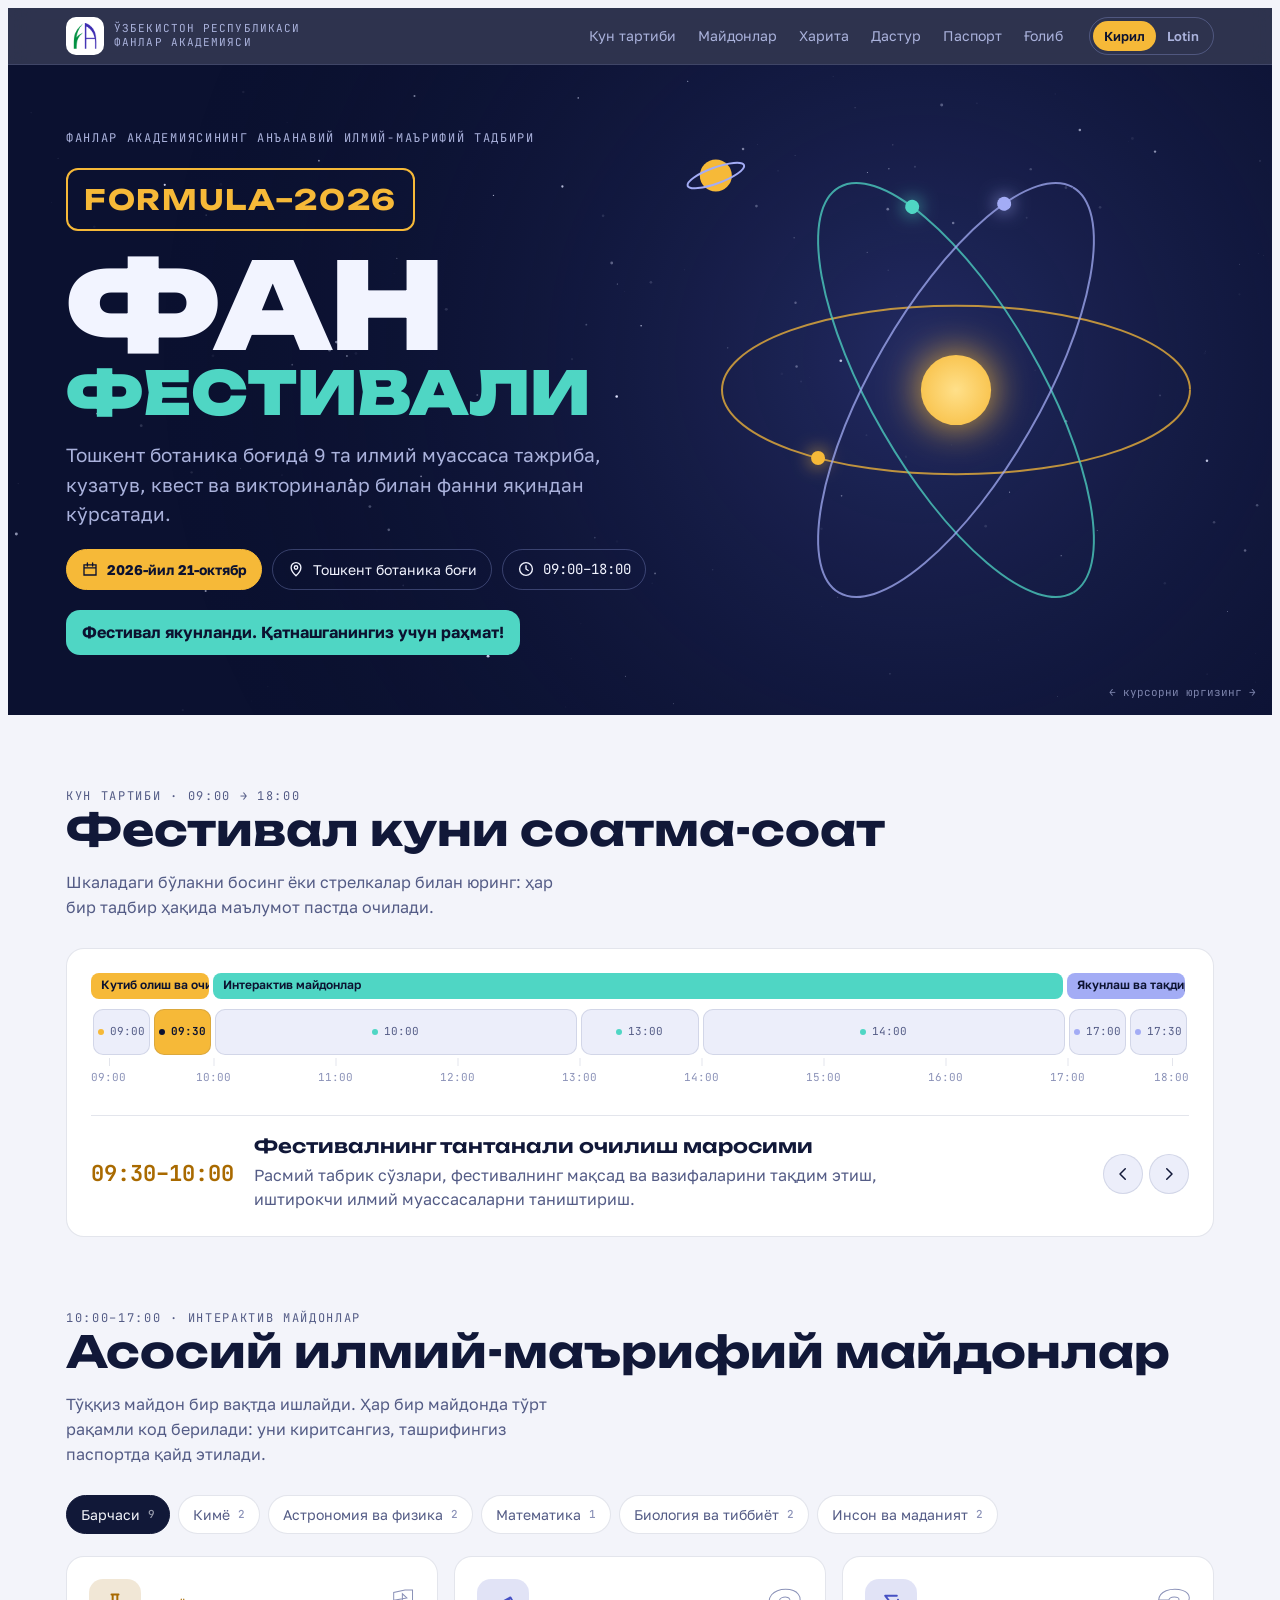
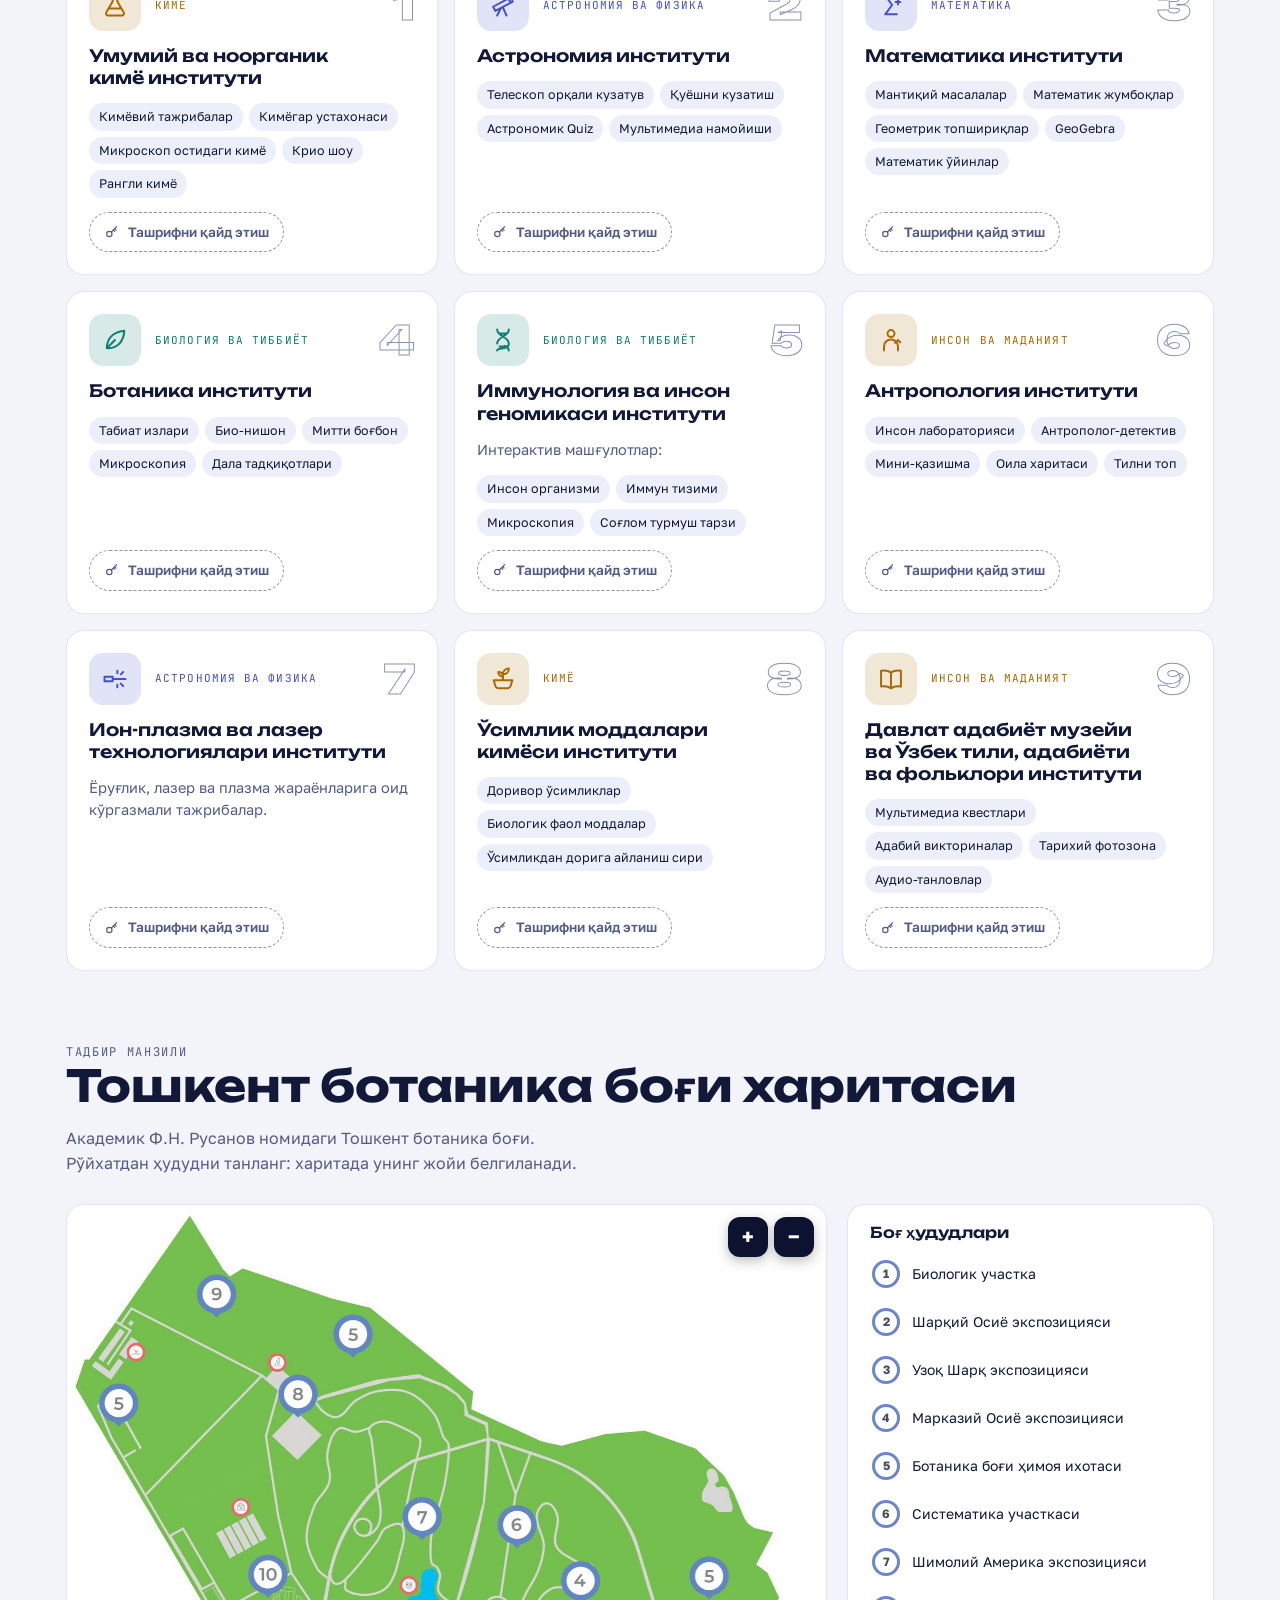
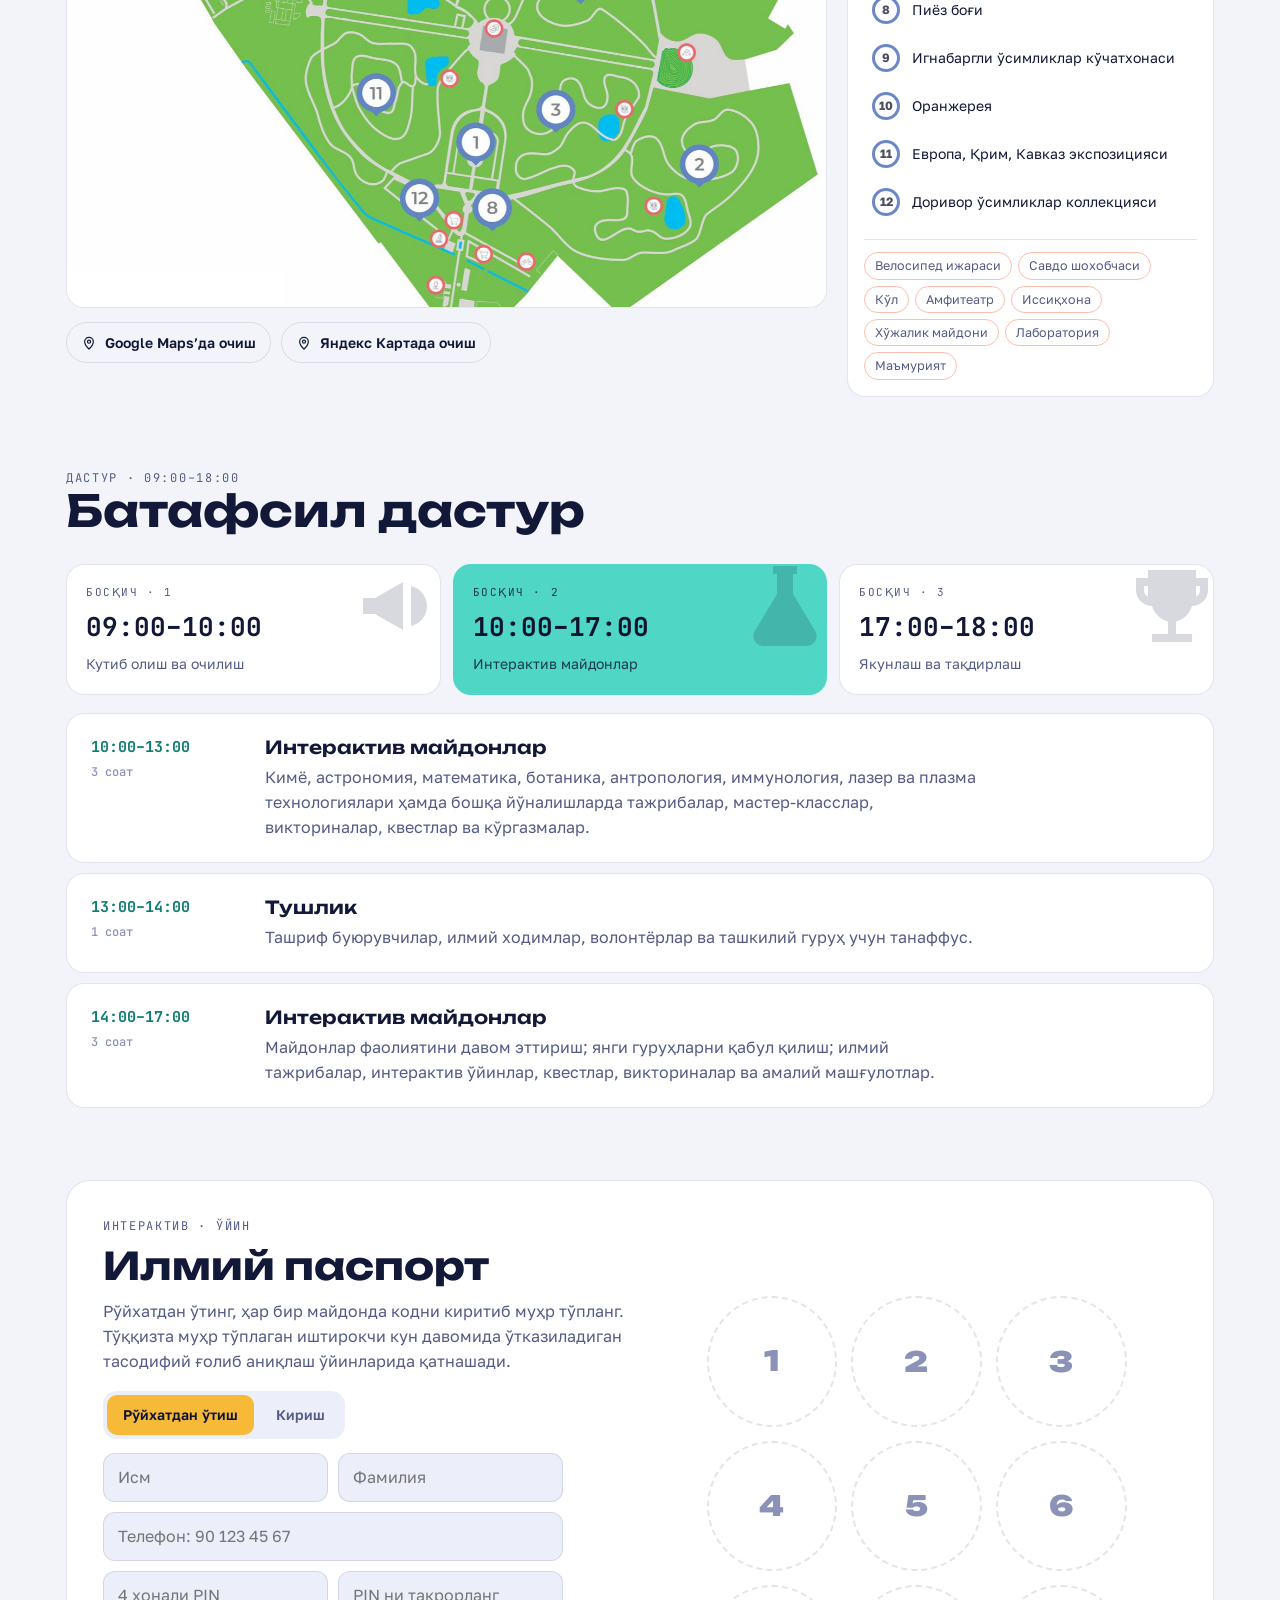
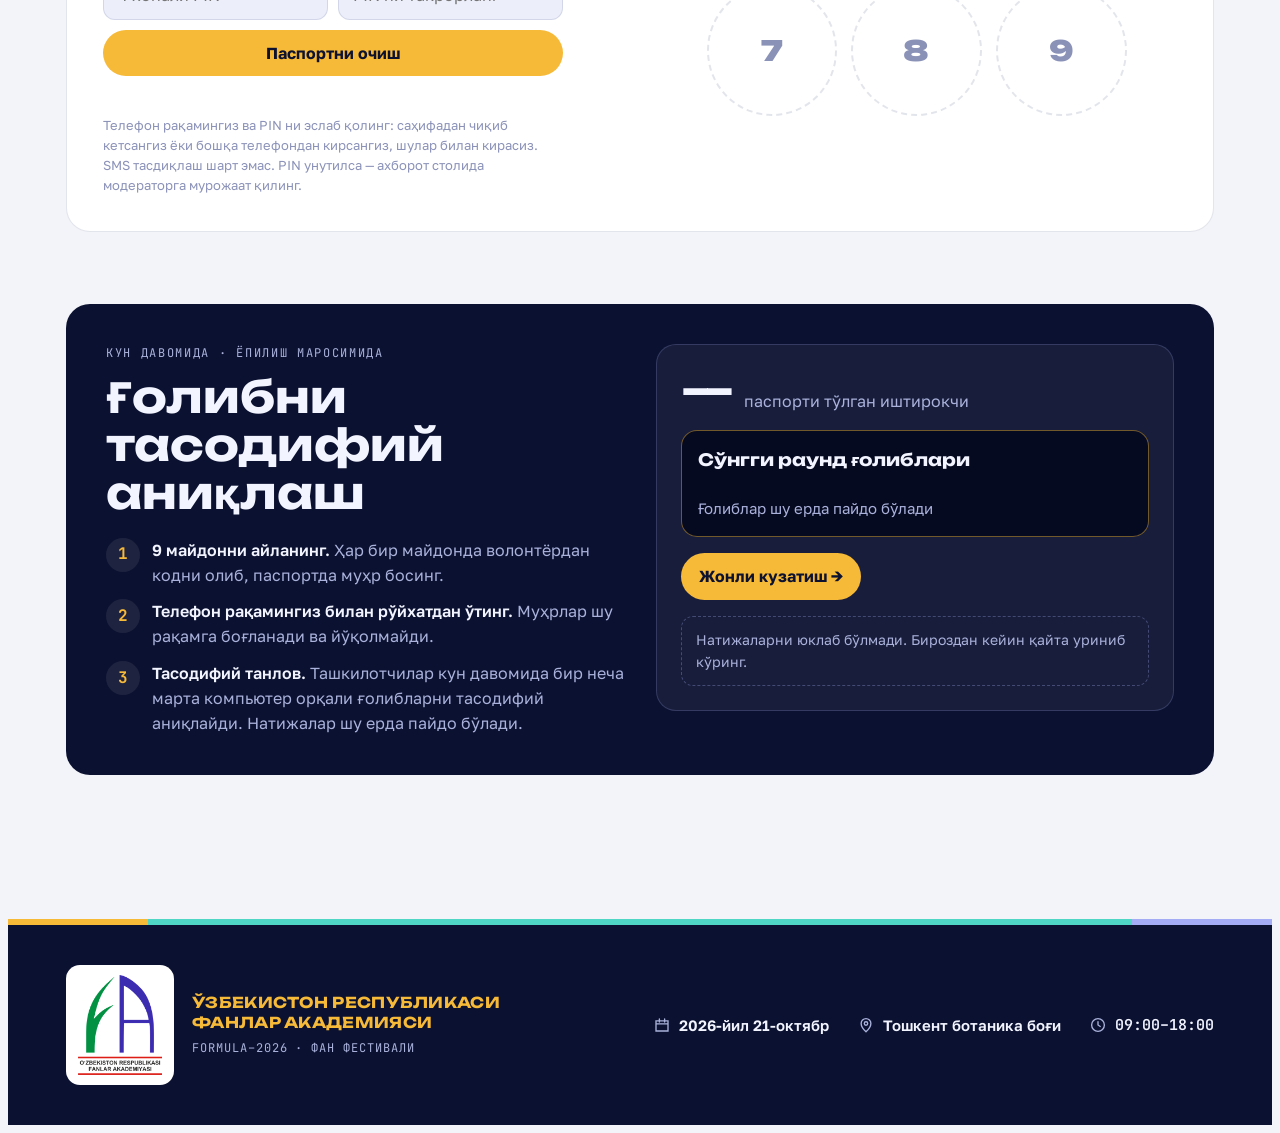
==== public/index.html @ 5ab70eb4 "first commit" ====
<!doctype html><html lang="uz-Cyrl"><head><meta charset="utf-8">
<title>FORMULA–2026 Фан фестивали</title>
<meta name="viewport" content="width=device-width,initial-scale=1,viewport-fit=cover">
<link rel="preconnect" href="https://fonts.googleapis.com">
<link rel="preconnect" href="https://fonts.gstatic.com" crossorigin>
<link rel="stylesheet" href="https://fonts.googleapis.com/css2?family=Unbounded:wght@500;700;900&family=Golos+Text:wght@400;500;600;700&family=JetBrains+Mono:wght@500;700&display=swap">
<style>
/* Layout: night-sky cover with countdown → day clock → nine pavilion lab cards (code check-in) → garden map → program → passport → prize draw. Dark-first. */
:root{
  --bg:#0c1230; --surface:#141c44; --surface-2:#1b2554; --line:rgba(170,182,255,.16);
  --fg:#eef1ff; --muted:#a3abd6; --faint:#6d76a8;
  --amber:#f6b938; --teal:#4fd6c4; --lav:#a3acf5; --coral:#ff7a5c;
  --amber-ink:#f6b938; --teal-ink:#4fd6c4; --lav-ink:#a3acf5;
  --on-accent:#0c1230;
  --hero-bg:#0b1130; --hero-fg:#f2f4ff; --hero-muted:#aab2dc;
  --paper:#ffffff;
  --f-display:"Unbounded","Golos Text",system-ui,sans-serif;
  --f-body:"Golos Text",system-ui,-apple-system,"Segoe UI",sans-serif;
  --f-mono:"JetBrains Mono",ui-monospace,Menlo,Consolas,monospace;
  --r:18px;
  color-scheme:dark;
}
@media (prefers-color-scheme: light){ :root:not([data-theme="dark"]){
  --bg:#f3f4fa; --surface:#ffffff; --surface-2:#eceefa; --line:rgba(30,40,100,.12);
  --fg:#111838; --muted:#545c86; --faint:#8b92b8;
  --amber-ink:#a96a00; --teal-ink:#0d7d70; --lav-ink:#4651c4;
  color-scheme:light;
}}
:root[data-theme="light"]{
  --bg:#f3f4fa; --surface:#ffffff; --surface-2:#eceefa; --line:rgba(30,40,100,.12);
  --fg:#111838; --muted:#545c86; --faint:#8b92b8;
  --amber-ink:#a96a00; --teal-ink:#0d7d70; --lav-ink:#4651c4;
  color-scheme:light;
}
*{box-sizing:border-box}
[hidden]{display:none!important}
html{scroll-behavior:smooth}
@media (prefers-reduced-motion:reduce){html{scroll-behavior:auto}*{transition:none!important;animation:none!important}}
body{background:var(--bg);color:var(--fg);font-family:var(--f-body);font-size:16px;line-height:1.55;-webkit-font-smoothing:antialiased}
.wrap{max-width:1180px;margin:0 auto;padding-left:max(16px,env(safe-area-inset-left,0px));padding-right:max(16px,env(safe-area-inset-right,0px))}
h1,h2,h3{font-family:var(--f-display);text-wrap:balance;margin:0;line-height:1.1}
p{margin:0}
button,input,select{font:inherit;color:inherit}
button{cursor:pointer}
:focus-visible{outline:2px solid var(--amber);outline-offset:3px;border-radius:8px}
.mono{font-family:var(--f-mono);font-variant-numeric:tabular-nums}
.eyebrow{font-family:var(--f-mono);font-size:12px;letter-spacing:.14em;text-transform:uppercase;color:var(--muted)}
.input{width:100%;min-width:0;padding:11px 14px;border-radius:12px;border:1px solid var(--line);background:var(--surface-2);color:var(--fg)}
.input:focus{outline:2px solid var(--amber);outline-offset:0}
.btn{display:inline-flex;align-items:center;justify-content:center;gap:8px;padding:11px 18px;border-radius:999px;border:0;background:var(--amber);color:#0c1230;font-weight:700;white-space:nowrap}
.btn:disabled{opacity:.45;cursor:not-allowed}
.btn.ghost{background:none;border:1px solid var(--line);color:var(--fg);font-weight:600}
.msg{font-size:13.5px;min-height:1.2em}
.msg.err{color:var(--coral)} .msg.ok{color:var(--teal-ink)}

/* ---------- top bar ---------- */
.bar{position:sticky;top:env(safe-area-inset-top,0px);z-index:20;background:color-mix(in srgb,var(--hero-bg) 85%,transparent);backdrop-filter:blur(12px);-webkit-backdrop-filter:blur(12px);border-bottom:1px solid rgba(170,182,255,.14)}
.bar .wrap{display:flex;align-items:center;gap:16px;padding-block:9px}
.brand{display:flex;align-items:center;gap:10px;color:var(--hero-fg);text-decoration:none;min-width:0}
.logo-tile{flex:none;width:38px;height:38px;border-radius:10px;background:var(--paper);display:grid;place-items:center}
.logo-tile img{width:28px;height:auto;display:block}
.brand span{font-family:var(--f-mono);font-size:11px;letter-spacing:.1em;text-transform:uppercase;line-height:1.25;color:var(--hero-muted)}
.nav{display:flex;gap:2px;margin-left:auto}
.nav a{color:var(--hero-muted);text-decoration:none;font-size:14px;padding:6px 10px;border-radius:999px}
.nav a:hover{color:var(--hero-fg);background:rgba(255,255,255,.07)}
.script{display:flex;border:1px solid rgba(170,182,255,.28);border-radius:999px;padding:3px;flex:none}
.script button{border:0;background:none;color:var(--hero-muted);font-size:13px;font-weight:600;padding:5px 11px;border-radius:999px}
.script button[aria-pressed="true"]{background:var(--amber);color:#0c1230}
@media (max-width:980px){.nav{display:none}.script{margin-left:auto}}
@media (max-width:520px){.brand span{display:none}}

/* ---------- hero ---------- */
.hero{position:relative;background:var(--hero-bg);color:var(--hero-fg);overflow:hidden;isolation:isolate}
.hero canvas{position:absolute;inset:0;width:100%;height:100%;z-index:-1}
.hero .wrap{display:grid;grid-template-columns:minmax(0,1.15fr) minmax(0,.85fr);gap:24px;padding-block:64px 60px;min-height:580px;align-items:center}
.hero-copy{display:flex;flex-direction:column;gap:20px;max-width:640px}
.hero .eyebrow{color:var(--hero-muted)}
.formula{display:inline-flex;align-self:flex-start;align-items:center;gap:10px;font-family:var(--f-display);font-weight:700;font-size:clamp(18px,2.6vw,28px);letter-spacing:.06em;padding:8px 16px;border:2px solid var(--amber);border-radius:12px;color:var(--amber)}
.title{font-family:var(--f-display);font-weight:900;font-size:clamp(52px,9.5vw,120px);line-height:.9;letter-spacing:-.02em}
.title .l2{display:block;color:var(--teal);font-size:.5em;letter-spacing:0;margin-top:.12em}
.lead{font-size:clamp(17px,2vw,19px);color:var(--hero-muted);max-width:46ch}
.facts{display:flex;flex-wrap:wrap;gap:10px}
.fact{display:inline-flex;align-items:center;gap:8px;padding:9px 14px;border-radius:999px;border:1px solid rgba(170,182,255,.28);font-size:14px;color:var(--hero-fg);text-decoration:none}
a.fact:hover{border-color:var(--teal)}
.fact.hl{background:var(--amber);border-color:var(--amber);color:#0c1230;font-weight:700}
.fact svg{flex:none}
.countdown{display:flex;gap:10px;flex-wrap:wrap;align-items:stretch}
.cd{min-width:74px;padding:10px 12px;border-radius:14px;background:rgba(255,255,255,.06);border:1px solid rgba(170,182,255,.18);text-align:center}
.cd b{display:block;font-family:var(--f-mono);font-size:30px;line-height:1.05;font-variant-numeric:tabular-nums}
.cd span{font-size:12px;color:var(--hero-muted)}
.cd-label{align-self:center;font-size:14px;color:var(--hero-muted);max-width:16ch;line-height:1.35}
.cd-live{padding:10px 16px;border-radius:14px;background:var(--teal);color:#0c1230;font-weight:700}
.hint{position:absolute;right:max(16px,env(safe-area-inset-right,0px));bottom:14px;font-family:var(--f-mono);font-size:11px;color:var(--hero-muted);opacity:.7}
@media (max-width:860px){.hero .wrap{grid-template-columns:1fr;min-height:0;padding-block:40px 52px}.hero-spacer{height:210px;order:-1}.hint{display:none}}

/* ---------- sections ---------- */
section.block{padding-block:72px}
section.tight{padding-top:0}
.head{display:flex;flex-wrap:wrap;align-items:end;justify-content:space-between;gap:16px 32px;margin-bottom:28px}
.head h2{font-size:clamp(28px,4vw,44px);font-weight:700}
.head p{color:var(--muted);max-width:52ch}

/* ---------- day clock ---------- */
.clock{background:var(--surface);border:1px solid var(--line);border-radius:var(--r);padding:24px}
.track-scroll{overflow-x:auto;padding-bottom:6px}
.track{position:relative;min-width:620px;height:118px}
.hours{position:absolute;inset:auto 0 0 0;height:22px}
.hours span{position:absolute;transform:translateX(-50%);font-family:var(--f-mono);font-size:11px;color:var(--faint)}
.hours span::before{content:"";position:absolute;left:50%;bottom:20px;width:1px;height:8px;background:var(--line)}
.phase-band{position:absolute;top:0;height:26px;border-radius:8px;font-size:12px;font-weight:600;display:flex;align-items:center;padding:0 10px;color:var(--on-accent);white-space:nowrap;overflow:hidden}
.band1{background:var(--amber)} .band2{background:var(--teal)} .band3{background:var(--lav)}
.seg{position:absolute;top:36px;height:46px;border:0;border-radius:10px;background:var(--surface-2);box-shadow:inset 0 0 0 1px var(--line);display:flex;align-items:center;justify-content:center;gap:6px;font-family:var(--f-mono);font-size:11px;color:var(--muted);transition:transform .15s, background .15s}
.seg:hover{transform:translateY(-2px)}
.seg[aria-selected="true"]{color:var(--on-accent);font-weight:700}
.seg.p1[aria-selected="true"]{background:var(--amber)}
.seg.p2[aria-selected="true"]{background:var(--teal)}
.seg.p3[aria-selected="true"]{background:var(--lav)}
.seg .dot{width:6px;height:6px;border-radius:50%;flex:none}
.p1 .dot{background:var(--amber)} .p2 .dot{background:var(--teal)} .p3 .dot{background:var(--lav)}
.seg[aria-selected="true"] .dot{background:var(--on-accent)}
.detail{display:grid;grid-template-columns:auto minmax(0,1fr) auto;gap:20px;align-items:center;margin-top:18px;padding-top:20px;border-top:1px solid var(--line)}
.detail .time{font-family:var(--f-mono);font-size:22px;font-weight:700}
.detail h3{font-size:19px;font-weight:600;margin-bottom:6px}
.detail p{color:var(--muted);max-width:70ch}
.stepper{display:flex;gap:6px}
.stepper button{width:40px;height:40px;border-radius:50%;border:1px solid var(--line);background:var(--surface-2);display:grid;place-items:center}
.stepper button:hover{border-color:var(--amber)}
@media (max-width:640px){.detail{grid-template-columns:1fr}.stepper{order:-1}}

/* ---------- pavilions ---------- */
.filters{display:flex;flex-wrap:wrap;gap:8px;margin-bottom:22px}
.chipbtn{border:1px solid var(--line);background:var(--surface);padding:8px 14px;border-radius:999px;font-size:14px;color:var(--muted);display:inline-flex;gap:8px;align-items:center}
.chipbtn b{font-family:var(--f-mono);font-size:11px;color:var(--faint);font-weight:500}
.chipbtn[aria-pressed="true"]{background:var(--fg);color:var(--bg);border-color:var(--fg)}
.chipbtn[aria-pressed="true"] b{color:var(--bg);opacity:.6}
.grid{display:grid;grid-template-columns:repeat(3,minmax(0,1fr));gap:16px}
@media (max-width:980px){.grid{grid-template-columns:repeat(2,minmax(0,1fr))}}
@media (max-width:620px){.grid{grid-template-columns:1fr}}
.pav{position:relative;display:flex;flex-direction:column;gap:14px;padding:22px;border-radius:var(--r);background:var(--surface);border:1px solid var(--line);min-width:0;transition:border-color .2s, transform .2s}
.pav:hover{border-color:color-mix(in srgb,var(--c) 60%,transparent);transform:translateY(-3px)}
.pav.is-on{border-color:var(--c)}
.pav-top{display:flex;align-items:center;gap:14px}
.ico{width:52px;height:52px;border-radius:14px;display:grid;place-items:center;background:color-mix(in srgb,var(--c) 16%,transparent);color:var(--c);flex:none}
.num{margin-left:auto;font-family:var(--f-display);font-size:40px;font-weight:900;line-height:1;color:transparent;-webkit-text-stroke:1px var(--faint)}
.pav h3{font-size:17px;font-weight:600;line-height:1.3}
.pav .cat{font-family:var(--f-mono);font-size:11px;letter-spacing:.1em;text-transform:uppercase;color:var(--c)}
.pav p{color:var(--muted);font-size:14.5px}
.acts{display:flex;flex-wrap:wrap;gap:6px;list-style:none;margin:0;padding:0}
.acts li{font-size:12.5px;padding:4px 10px;border-radius:999px;background:var(--surface-2);color:var(--fg)}
.checkin{margin-top:auto;display:flex;flex-direction:column;gap:8px}
.checkin-row{display:flex;gap:8px}
.checkin-row .input{max-width:130px;font-family:var(--f-mono);letter-spacing:.2em;text-align:center;padding:9px 10px}
.visit{align-self:flex-start;display:inline-flex;align-items:center;gap:8px;padding:9px 14px;border-radius:999px;border:1px dashed var(--faint);background:none;font-size:13.5px;font-weight:600;color:var(--muted)}
.visit:hover{border-color:var(--c);color:var(--fg)}
.badge-on{align-self:flex-start;display:inline-flex;align-items:center;gap:8px;padding:9px 14px;border-radius:999px;font-size:13.5px;font-weight:700;color:var(--on-accent);background:var(--cbg)}
.c-amber{--c:var(--amber-ink);--cbg:var(--amber)} .c-teal{--c:var(--teal-ink);--cbg:var(--teal)} .c-lav{--c:var(--lav-ink);--cbg:var(--lav)}

/* ---------- map ---------- */
.maplay{display:grid;grid-template-columns:minmax(0,1.35fr) minmax(0,.65fr);gap:20px;align-items:start}
@media (max-width:900px){.maplay{grid-template-columns:1fr}}
.mapbox{position:relative;border-radius:var(--r);overflow:hidden;background:var(--paper);border:1px solid var(--line)}
.mapzoom{overflow:auto;max-height:78vh}
.mapinner{position:relative;width:100%;transition:width .25s}
.mapinner img{display:block;width:100%;height:auto;max-width:none}
.mapinner.z2{width:180%}
.ring{position:absolute;width:6.5%;aspect-ratio:1;transform:translate(-50%,-58%);border-radius:50%;border:4px solid var(--coral);box-shadow:0 0 0 6px rgba(255,122,92,.3);pointer-events:none;opacity:0;transition:opacity .2s}
.ring.on{opacity:1;animation:ping 1.4s ease-out infinite}
@keyframes ping{0%{box-shadow:0 0 0 0 rgba(255,122,92,.6)}100%{box-shadow:0 0 0 18px rgba(255,122,92,0)}}
.maptools{position:absolute;top:12px;right:12px;display:flex;gap:6px;z-index:2}
.maptools button{width:40px;height:40px;border-radius:12px;border:0;background:#0c1230;color:#fff;font-size:20px;font-weight:700;display:grid;place-items:center;box-shadow:0 4px 12px rgba(0,0,0,.25)}
.legend{display:flex;flex-direction:column;gap:6px;background:var(--surface);border:1px solid var(--line);border-radius:var(--r);padding:16px}
.legend h3{font-size:15px;font-weight:600;margin:4px 6px 6px}
.lg{display:flex;align-items:center;gap:12px;text-align:left;border:0;background:none;padding:7px 8px;border-radius:10px;width:100%}
.lg:hover{background:var(--surface-2)}
.lg[aria-pressed="true"]{background:color-mix(in srgb,var(--coral) 16%,transparent)}
.lg .pin{flex:none;width:28px;height:28px;border-radius:50%;border:3px solid #6c86c9;background:var(--paper);color:#4b4f5c;font-family:var(--f-body);font-weight:700;font-size:12px;display:grid;place-items:center}
.lg span{font-size:14px;line-height:1.3}
.services{display:flex;flex-wrap:wrap;gap:6px;margin-top:10px;padding-top:12px;border-top:1px solid var(--line)}
.services span{font-size:12.5px;color:var(--muted);padding:3px 10px;border-radius:999px;border:1px solid color-mix(in srgb,var(--coral) 50%,transparent)}
.mapnote{display:flex;flex-wrap:wrap;gap:10px;margin-top:14px;align-items:center}
.mapnote a{color:var(--fg);font-weight:600;font-size:14px;text-decoration:none;padding:9px 14px;border-radius:999px;border:1px solid var(--line);display:inline-flex;gap:8px;align-items:center}
.mapnote a:hover{border-color:var(--teal)}

/* ---------- program ---------- */
.tabs{display:grid;grid-template-columns:repeat(3,minmax(0,1fr));gap:12px;margin-bottom:18px}
.tab{text-align:left;border:0;border-radius:var(--r);padding:20px;background:var(--surface);box-shadow:inset 0 0 0 1px var(--line);display:flex;flex-direction:column;gap:6px;position:relative;overflow:hidden}
.tab .eyebrow{font-size:11px}
.tab .t{font-family:var(--f-mono);font-size:clamp(18px,2.4vw,26px);font-weight:700}
.tab .n{font-size:14px;color:var(--muted)}
.tab[aria-selected="true"]{background:var(--pc);box-shadow:none;color:var(--on-accent)}
.tab[aria-selected="true"] .eyebrow,.tab[aria-selected="true"] .n{color:var(--on-accent);opacity:.8}
.tab svg.big{position:absolute;right:-6px;top:-6px;opacity:.16}
@media (max-width:700px){.tabs{grid-template-columns:1fr}.tab{flex-direction:row;align-items:baseline;flex-wrap:wrap;gap:4px 14px;padding:16px}}
.plist{list-style:none;margin:0;padding:0;display:flex;flex-direction:column;gap:10px}
.pitem{display:grid;grid-template-columns:150px minmax(0,1fr);gap:24px;padding:22px 24px;border-radius:var(--r);background:var(--surface);border:1px solid var(--line)}
.pitem .time{font-family:var(--f-mono);font-weight:700;font-size:15px;color:var(--pci)}
.pitem .dur{display:block;font-size:12px;color:var(--faint);font-weight:500;margin-top:4px}
.pitem h3{font-size:18px;font-weight:600;margin-bottom:6px;line-height:1.3}
.pitem p{color:var(--muted);max-width:72ch}
@media (max-width:620px){.pitem{grid-template-columns:1fr;gap:8px;padding:18px}}

/* ---------- passport ---------- */
.passport{display:grid;grid-template-columns:minmax(0,1fr) minmax(0,1fr);gap:32px;align-items:center;padding:36px;border-radius:24px;background:var(--surface);border:1px solid var(--line)}
@media (max-width:860px){.passport{grid-template-columns:1fr;padding:24px}}
.passport h2{font-size:clamp(26px,3.6vw,38px);margin:10px 0 12px}
.passport p{color:var(--muted)}
.pno{display:inline-flex;align-items:center;gap:10px;margin-top:14px;padding:8px 14px;border-radius:12px;background:var(--surface-2);font-size:14px;color:var(--muted)}
.pno b{font-family:var(--f-mono);font-size:18px;color:var(--fg);letter-spacing:.06em}
.meter{margin-top:18px;display:flex;align-items:center;gap:14px}
.meter .bar2{flex:1;height:10px;border-radius:999px;background:var(--surface-2);overflow:hidden}
.meter .fill{height:100%;width:0;background:linear-gradient(90deg,var(--amber),var(--teal),var(--lav));transition:width .4s}
.meter b{font-family:var(--f-mono);font-size:18px}
.reset{margin-top:14px;background:none;border:0;padding:0;color:var(--faint);font-size:13px;text-decoration:underline;text-underline-offset:3px}
.done{margin-top:18px;padding:18px;border-radius:16px;background:color-mix(in srgb,var(--teal) 14%,transparent);border:1px solid color-mix(in srgb,var(--teal) 40%,transparent);display:flex;flex-direction:column;gap:12px}
.done strong{font-size:16px}
.stamps{display:grid;grid-template-columns:repeat(3,minmax(0,1fr));gap:14px;max-width:420px;justify-self:center;width:100%}
.stamp{aspect-ratio:1;max-width:100%;border-radius:50%;border:2px dashed var(--line);display:grid;place-items:center;background:none;position:relative;color:var(--faint);transition:transform .25s}
.stamp .sn{font-family:var(--f-display);font-weight:900;font-size:28px}
.stamp svg{display:none}
.stamp.on{border:2px solid var(--c);color:var(--c);transform:rotate(-8deg);background:color-mix(in srgb,var(--c) 10%,transparent)}
.stamp.on svg{display:block;position:absolute;inset:14%;width:72%;height:72%}
.stamp.on .sn{font-size:14px;position:absolute;bottom:12%}
.stamp:hover{transform:scale(1.04)}
.stamp.on:hover{transform:rotate(-8deg) scale(1.04)}

/* ---------- draw ---------- */
.draw{position:relative;overflow:hidden;border-radius:24px;background:var(--hero-bg);color:var(--hero-fg);padding:40px;isolation:isolate}
@media (max-width:620px){.draw{padding:24px}}
.draw .eyebrow{color:var(--hero-muted)}
.draw h2{font-size:clamp(28px,4vw,44px);margin:10px 0 12px}
.draw-grid{display:grid;grid-template-columns:minmax(0,1fr) minmax(0,1fr);gap:32px;align-items:start}
@media (max-width:900px){.draw-grid{grid-template-columns:1fr}}
.steps{list-style:none;padding:0;margin:20px 0 0;display:flex;flex-direction:column;gap:12px;counter-reset:s}
.steps li{display:grid;grid-template-columns:34px minmax(0,1fr);gap:12px;align-items:start;color:var(--hero-muted)}
.steps li::before{counter-increment:s;content:counter(s);width:34px;height:34px;border-radius:50%;display:grid;place-items:center;font-family:var(--f-mono);font-weight:700;background:rgba(255,255,255,.08);color:var(--amber)}
.steps b{color:var(--hero-fg);font-weight:600}
.stage{border-radius:20px;background:rgba(255,255,255,.05);border:1px solid rgba(170,182,255,.2);padding:24px;display:flex;flex-direction:column;gap:16px}
.stage .count{display:flex;align-items:baseline;gap:10px;color:var(--hero-muted)}
.stage .count b{font-family:var(--f-display);font-size:44px;color:var(--hero-fg);line-height:1}
.winners{list-style:none;margin:0;padding:0;display:flex;flex-direction:column;gap:8px}
.winners li{display:flex;align-items:center;gap:12px;padding:10px 14px;border-radius:12px;background:rgba(246,185,56,.12);border:1px solid rgba(246,185,56,.3)}
.winners li .pl{font-family:var(--f-mono);font-weight:700;color:var(--amber);flex:none}
.winners li .wn{font-weight:600;min-width:0;word-break:break-word}
.winners li .wp{margin-left:auto;font-family:var(--f-mono);font-size:12px;color:var(--hero-muted);flex:none}
.draw .msg.ok{color:var(--teal)}
.offline{font-size:14px;color:var(--hero-muted);padding:12px 14px;border-radius:12px;border:1px dashed rgba(170,182,255,.3)}
#confetti{position:absolute;inset:0;width:100%;height:100%;pointer-events:none;z-index:-1}

/* ---------- auth + rounds (backend) ---------- */
.authtabs{display:flex;gap:6px;margin-top:18px;padding:4px;border-radius:14px;background:var(--surface-2);width:fit-content;max-width:100%}
.authtab{border:0;background:none;color:var(--muted);padding:9px 16px;border-radius:10px;font-weight:600;font-size:14px}
.authtab[aria-selected="true"]{background:var(--amber);color:var(--on-accent)}
.authform{display:flex;flex-direction:column;gap:10px;margin-top:14px;max-width:460px}
.authform .row2{display:grid;grid-template-columns:minmax(0,1fr) minmax(0,1fr);gap:10px}
@media (max-width:420px){.authform .row2{grid-template-columns:1fr}}
.authform .hint2{font-size:13px;color:var(--faint);margin:2px 0 0}
.who{display:flex;flex-wrap:wrap;align-items:center;gap:10px;margin-top:14px}
.who .nm{font-weight:600;font-size:17px;word-break:break-word}
.won{margin-top:14px;padding:16px;border-radius:16px;background:color-mix(in srgb,var(--amber) 16%,transparent);border:1px solid color-mix(in srgb,var(--amber) 50%,transparent)}
.won strong{display:block;margin-bottom:6px}
.won ul{margin:6px 0 0;padding-left:18px}

/* ---------- g'olib yozuvi + oxirgi raund ---------- */
.winstrip{display:flex;align-items:center;justify-content:center;gap:10px;padding:10px 16px;background:linear-gradient(90deg,#f6b938,#ffd36b);color:#0c1230;font-weight:700;text-decoration:none;text-align:center;font-size:15px;line-height:1.35}
.winstrip .wi{font-size:22px;flex:none}
.lastr{border-radius:16px;background:#060a20;border:1px solid rgba(246,185,56,.45);padding:16px;display:flex;flex-direction:column;gap:12px}
.lr-h{display:flex;flex-wrap:wrap;align-items:baseline;justify-content:space-between;gap:6px 12px}
.lr-t{font-family:var(--f-display);font-weight:700;font-size:17px;color:var(--hero-fg)}
.lr-meta{font-family:var(--f-mono);font-size:13px;color:var(--hero-muted)}
.lr-prize{font-size:16px;color:var(--hero-muted)}.lr-prize b{color:var(--amber);font-family:var(--f-display);font-size:20px}
.lr-empty{color:var(--hero-muted);font-size:15px}
.winners li.mine{background:var(--amber);border-color:#fff}.winners li.mine .wn,.winners li.mine .pl,.winners li.mine .wp{color:#0c1230}
.lr-live{align-self:flex-start;text-decoration:none}

/* ---------- jonli banner ---------- */
#livebar{position:fixed;left:50%;bottom:calc(14px + env(safe-area-inset-bottom,0px));transform:translateX(-50%);z-index:50;display:flex;align-items:center;gap:12px;max-width:min(94vw,640px);padding:12px 18px;border-radius:16px;background:#0b1130;color:#eef1ff;border:1px solid rgba(255,122,92,.6);box-shadow:0 10px 30px rgba(0,0,0,.45);text-decoration:none;font-weight:600;font-size:15px}
#livebar .dot{flex:none;width:12px;height:12px;border-radius:50%;background:#ff7a5c;animation:lvp 1.4s infinite}
@keyframes lvp{0%{box-shadow:0 0 0 0 rgba(255,122,92,.7)}70%{box-shadow:0 0 0 12px rgba(255,122,92,0)}100%{box-shadow:0 0 0 0 rgba(255,122,92,0)}}
#livebar .go{flex:none;margin-left:auto;padding:7px 12px;border-radius:10px;background:#f6b938;color:#0c1230;font-size:14px;white-space:nowrap}
#livebar .tx{min-width:0}
@media (max-width:520px){#livebar{font-size:14px;padding:10px 12px;gap:10px}}

/* ---------- footer ---------- */
footer{background:var(--hero-bg);color:var(--hero-fg);margin-top:72px}
footer .wrap{display:flex;flex-wrap:wrap;gap:24px 48px;justify-content:space-between;align-items:center;padding-block:40px}
.foot-org{display:flex;align-items:center;gap:18px}
.foot-org .plate{background:var(--paper);border-radius:14px;padding:10px 12px;flex:none}
.foot-org .plate img{width:84px;height:auto;display:block}
footer .org{font-family:var(--f-display);font-size:15px;font-weight:700;line-height:1.35;color:var(--amber);text-transform:uppercase;letter-spacing:.02em}
footer .ev{font-family:var(--f-mono);font-size:12px;color:var(--hero-muted);margin-top:6px;letter-spacing:.08em}
footer ul{list-style:none;margin:0;padding:0;display:flex;flex-wrap:wrap;gap:12px 28px}
footer li{display:flex;align-items:center;gap:8px;color:var(--hero-muted);font-size:15px}
footer li b{color:var(--hero-fg);font-weight:600}
.stripe{height:6px;display:grid;grid-template-columns:1fr 7fr 1fr}
.stripe i:nth-child(1){background:var(--amber)} .stripe i:nth-child(2){background:var(--teal)} .stripe i:nth-child(3){background:var(--lav)}
</style>
</head><body>

<svg width="0" height="0" style="position:absolute" aria-hidden="true">
  <defs>
    <symbol id="i-flask" viewBox="0 0 24 24"><path fill="none" stroke="currentColor" stroke-width="1.7" stroke-linecap="round" stroke-linejoin="round" d="M9 3h6M10 3v6L4.6 18.2A1.8 1.8 0 0 0 6.2 21h11.6a1.8 1.8 0 0 0 1.6-2.8L14 9V3M7.5 15h9"/></symbol>
    <symbol id="i-scope" viewBox="0 0 24 24"><path fill="none" stroke="currentColor" stroke-width="1.7" stroke-linecap="round" stroke-linejoin="round" d="m3.5 13.5 13-7 2 3.6-13 7zM16.5 6.5l1.9-1 2 3.6-1.9 1M10 15l-3 6M12 14.2l3 6.8"/></symbol>
    <symbol id="i-math" viewBox="0 0 24 24"><path fill="none" stroke="currentColor" stroke-width="1.7" stroke-linecap="round" stroke-linejoin="round" d="M17 4H7l6 8-6 8h10M16 9.5l4 0M18 7.5v4"/></symbol>
    <symbol id="i-leaf" viewBox="0 0 24 24"><path fill="none" stroke="currentColor" stroke-width="1.7" stroke-linecap="round" stroke-linejoin="round" d="M5 19c0-8 5-14 15-15-.5 9.5-6 15-14 15M5 19l7-7"/></symbol>
    <symbol id="i-dna" viewBox="0 0 24 24"><path fill="none" stroke="currentColor" stroke-width="1.7" stroke-linecap="round" d="M7 3c0 6 10 6 10 12s-10 3-10 6M17 3c0 6-10 6-10 12M17 21c0-2-1.5-3-3.5-4M8.5 6.5h7M9 17.5h6"/></symbol>
    <symbol id="i-human" viewBox="0 0 24 24"><path fill="none" stroke="currentColor" stroke-width="1.7" stroke-linecap="round" stroke-linejoin="round" d="M12 3.5a3 3 0 1 1 0 6 3 3 0 0 1 0-6ZM6 21v-3.5a6 6 0 0 1 12 0V21M15.5 14.5l2.5-2.5 2 2"/></symbol>
    <symbol id="i-laser" viewBox="0 0 24 24"><path fill="none" stroke="currentColor" stroke-width="1.7" stroke-linecap="round" stroke-linejoin="round" d="M3 10h7v4H3zM10 12h11M17 8l2-2M17 16l2 2M14 7V5M14 19v-2"/></symbol>
    <symbol id="i-herb" viewBox="0 0 24 24"><path fill="none" stroke="currentColor" stroke-width="1.7" stroke-linecap="round" stroke-linejoin="round" d="M4 13h16l-1.5 5a3 3 0 0 1-2.9 2H8.4a3 3 0 0 1-2.9-2zM12 13V8M12 8c0-3 2-5 5-5 0 3-2 5-5 5ZM12 10c0-2.5-1.7-4-4-4 0 2.3 1.6 4 4 4Z"/></symbol>
    <symbol id="i-book" viewBox="0 0 24 24"><path fill="none" stroke="currentColor" stroke-width="1.7" stroke-linecap="round" stroke-linejoin="round" d="M12 6.5C10 5 7 4.5 3.5 5v13.5c3.5-.5 6.5 0 8.5 1.5 2-1.5 5-2 8.5-1.5V5C17 4.5 14 5 12 6.5ZM12 6.5V20"/></symbol>
    <symbol id="i-cal" viewBox="0 0 24 24"><path fill="none" stroke="currentColor" stroke-width="1.8" stroke-linecap="round" d="M4 6.5h16V20H4zM4 10.5h16M8.5 4v4M15.5 4v4"/></symbol>
    <symbol id="i-pin" viewBox="0 0 24 24"><path fill="none" stroke="currentColor" stroke-width="1.8" stroke-linejoin="round" d="M12 21s-6.5-6-6.5-11a6.5 6.5 0 0 1 13 0c0 5-6.5 11-6.5 11Z"/><circle cx="12" cy="10" r="2.3" fill="none" stroke="currentColor" stroke-width="1.8"/></symbol>
    <symbol id="i-clock" viewBox="0 0 24 24"><circle cx="12" cy="12" r="8.5" fill="none" stroke="currentColor" stroke-width="1.8"/><path fill="none" stroke="currentColor" stroke-width="1.8" stroke-linecap="round" d="M12 7.5V12l3 2"/></symbol>
    <symbol id="i-check" viewBox="0 0 24 24"><path fill="none" stroke="currentColor" stroke-width="2.4" stroke-linecap="round" stroke-linejoin="round" d="m5 12.5 4.5 4.5L19 7.5"/></symbol>
    <symbol id="i-key" viewBox="0 0 24 24"><circle cx="8" cy="15" r="4" fill="none" stroke="currentColor" stroke-width="1.8"/><path fill="none" stroke="currentColor" stroke-width="1.8" stroke-linecap="round" d="m11 12 8-8M16 7l2 2M14 9l2 2"/></symbol>
    <symbol id="i-mega" viewBox="0 0 24 24"><path fill="currentColor" d="M3 10v4h3l7 4V6L6 10H3Zm12-3v10c2.5-.6 4-2.7 4-5s-1.5-4.4-4-5Z"/></symbol>
    <symbol id="i-flaskf" viewBox="0 0 24 24"><path fill="currentColor" d="M9 2h6v2h-1v5l5.6 9.3A2.5 2.5 0 0 1 17.5 22h-11a2.5 2.5 0 0 1-2.1-3.7L10 9V4H9z"/></symbol>
    <symbol id="i-cup" viewBox="0 0 24 24"><path fill="currentColor" d="M6 3h12v2h3v3a4 4 0 0 1-4 4 6 6 0 0 1-4 3.9V19h4v2H7v-2h4v-3.1A6 6 0 0 1 7 12a4 4 0 0 1-4-4V5h3zm0 4H5v1a2 2 0 0 0 1 1.7zm12 0v2.7A2 2 0 0 0 19 8V7z"/></symbol>
    <symbol id="i-lock" viewBox="0 0 24 24"><path fill="none" stroke="currentColor" stroke-width="1.8" stroke-linecap="round" d="M6 11h12v9H6zM8.5 11V8a3.5 3.5 0 0 1 7 0v3"/></symbol>
    <symbol id="i-x" viewBox="0 0 24 24"><path fill="none" stroke="currentColor" stroke-width="2" stroke-linecap="round" d="M6 6l12 12M18 6 6 18"/></symbol>
    <symbol id="i-l" viewBox="0 0 24 24"><path fill="none" stroke="currentColor" stroke-width="2" stroke-linecap="round" stroke-linejoin="round" d="m15 5-7 7 7 7"/></symbol>
    <symbol id="i-r" viewBox="0 0 24 24"><path fill="none" stroke="currentColor" stroke-width="2" stroke-linecap="round" stroke-linejoin="round" d="m9 5 7 7-7 7"/></symbol>
  </defs>
</svg>

<header class="bar">
  <div class="wrap">
    <a class="brand" href="#top" aria-label="Бош саҳифа">
      <span class="logo-tile"><img src="[data-uri]" alt="Фанлар академияси логотипи"></span>
      <span>Ўзбекистон Республикаси<br>Фанлар академияси</span>
    </a>
    <nav class="nav" aria-label="Бўлимлар">
      <a href="#kun">Кун тартиби</a>
      <a href="#maydon">Майдонлар</a>
      <a href="#xarita">Харита</a>
      <a href="#dastur">Дастур</a>
      <a href="#pasport">Паспорт</a>
      <a href="#golib">Ғолиб</a>
    </nav>
    <div class="script" role="group" aria-label="Ёзув">
      <button type="button" id="sc-cyr" aria-pressed="true" data-notr>Кирил</button>
      <button type="button" id="sc-lat" aria-pressed="false" data-notr>Lotin</button>
    </div>
  </div>
  <a class="winstrip" id="winstrip" href="#pasport" hidden><span class="wi" aria-hidden="true">🎉</span><span id="ws-t"></span></a>
</header>

<main id="top">
  <section class="hero">
    <canvas id="sky" aria-hidden="true"></canvas>
    <div class="wrap">
      <div class="hero-copy">
        <div class="eyebrow">Фанлар академиясининг анъанавий илмий-маърифий тадбири</div>
        <div class="formula">FORMULA–2026</div>
        <h1 class="title">ФАН<span class="l2">ФЕСТИВАЛИ</span></h1>
        <p class="lead">Тошкент ботаника боғида 9 та илмий муассаса тажриба, кузатув, квест ва викториналар билан фанни яқиндан кўрсатади.</p>
        <div class="facts">
          <span class="fact hl"><svg width="18" height="18"><use href="#i-cal"/></svg>2026-йил 21-октябр</span>
          <a class="fact" href="#xarita"><svg width="18" height="18"><use href="#i-pin"/></svg>Тошкент ботаника боғи</a>
          <span class="fact mono"><svg width="18" height="18"><use href="#i-clock"/></svg>09:00–18:00</span>
        </div>
        <div class="countdown" id="countdown" aria-live="polite"></div>
      </div>
      <div class="hero-spacer" aria-hidden="true"></div>
    </div>
    <div class="hint" aria-hidden="true">← курсорни юргизинг →</div>
  </section>

  <section class="block" id="kun">
    <div class="wrap">
      <div class="head">
        <div>
          <div class="eyebrow">Кун тартиби · 09:00 → 18:00</div>
          <h2>Фестивал куни соатма-соат</h2>
        </div>
        <p>Шкаладаги бўлакни босинг ёки стрелкалар билан юринг: ҳар бир тадбир ҳақида маълумот пастда очилади.</p>
      </div>
      <div class="clock">
        <div class="track-scroll">
          <div class="track" id="track" role="tablist" aria-label="Кун тартиби шкаласи"></div>
        </div>
        <div class="detail" id="detail" aria-live="polite">
          <div class="time" id="d-time"></div>
          <div><h3 id="d-title"></h3><p id="d-text"></p></div>
          <div class="stepper">
            <button type="button" id="prev" aria-label="Олдинги"><svg width="18" height="18"><use href="#i-l"/></svg></button>
            <button type="button" id="next" aria-label="Кейинги"><svg width="18" height="18"><use href="#i-r"/></svg></button>
          </div>
        </div>
      </div>
    </div>
  </section>

  <section class="block tight" id="maydon">
    <div class="wrap">
      <div class="head">
        <div>
          <div class="eyebrow">10:00–17:00 · интерактив майдонлар</div>
          <h2>Асосий илмий-маърифий майдонлар</h2>
        </div>
        <p>Тўққиз майдон бир вақтда ишлайди. Ҳар бир майдонда тўрт рақамли код берилади: уни киритсангиз, ташрифингиз паспортда қайд этилади.</p>
      </div>
      <div class="filters" id="filters" role="group" aria-label="Йўналиш"></div>
      <div class="grid" id="grid"></div>
    </div>
  </section>

  <section class="block tight" id="xarita">
    <div class="wrap">
      <div class="head">
        <div>
          <div class="eyebrow">Тадбир манзили</div>
          <h2>Тошкент ботаника боғи харитаси</h2>
        </div>
        <p>Академик Ф.Н. Русанов номидаги Тошкент ботаника боғи. Рўйхатдан ҳудудни танланг: харитада унинг жойи белгиланади.</p>
      </div>
      <div class="maplay">
        <div>
          <div class="mapbox">
            <div class="maptools">
              <button type="button" id="zin" aria-label="Катталаштириш">+</button>
              <button type="button" id="zout" aria-label="Кичрайтириш">−</button>
            </div>
            <div class="mapzoom" id="mapzoom">
              <div class="mapinner" id="mapinner">
                <img src="[data-uri]" alt="Тошкент ботаника боғи харитаси, 12 та ҳудуд рақамлари билан" width="1400" height="1325">
              </div>
            </div>
          </div>
          <div class="mapnote">
            <a href="https://www.google.com/maps/search/?api=1&query=Tashkent+Botanical+Garden" target="_blank" rel="noopener"><svg width="16" height="16"><use href="#i-pin"/></svg>Google Maps’да очиш</a>
            <a href="https://yandex.uz/maps/?text=Toshkent%20botanika%20bog%CA%BBi" target="_blank" rel="noopener"><svg width="16" height="16"><use href="#i-pin"/></svg>Яндекс Картада очиш</a>
          </div>
        </div>
        <div class="legend" id="legend">
          <h3>Боғ ҳудудлари</h3>
        </div>
      </div>
    </div>
  </section>

  <section class="block tight" id="dastur">
    <div class="wrap">
      <div class="head">
        <div>
          <div class="eyebrow">Дастур · 09:00–18:00</div>
          <h2>Батафсил дастур</h2>
        </div>
      </div>
      <div class="tabs" id="tabs" role="tablist" aria-label="Дастур босқичлари"></div>
      <ol class="plist" id="plist"></ol>
    </div>
  </section>

  <section class="block tight" id="pasport">
    <div class="wrap">
      <div class="passport">
        <div>
          <div class="eyebrow">Интерактив · ўйин</div>
          <h2>Илмий паспорт</h2>
          <p>Рўйхатдан ўтинг, ҳар бир майдонда кодни киритиб муҳр тўпланг. Тўққизта муҳр тўплаган иштирокчи кун давомида ўтказиладиган тасодифий ғолиб аниқлаш ўйинларида қатнашади.</p>

          <div id="auth-area">
            <div class="authtabs" role="tablist" aria-label="Паспорт">
              <button type="button" class="authtab" id="tab-reg" role="tab" aria-selected="true">Рўйхатдан ўтиш</button>
              <button type="button" class="authtab" id="tab-login" role="tab" aria-selected="false">Кириш</button>
            </div>
            <form class="authform" id="auth-form" autocomplete="off" novalidate>
              <div class="row2" id="row-names">
                <input class="input" id="a-first" placeholder="Исм" maxlength="60" autocomplete="given-name">
                <input class="input" id="a-last" placeholder="Фамилия" maxlength="60" autocomplete="family-name">
              </div>
              <input class="input" id="a-phone" type="tel" inputmode="tel" placeholder="Телефон: 90 123 45 67" maxlength="20" autocomplete="tel">
              <div class="row2">
                <input class="input" id="a-pin" type="password" inputmode="numeric" pattern="[0-9]*" maxlength="4" placeholder="4 хонали PIN" autocomplete="off">
                <input class="input" id="a-pin2" type="password" inputmode="numeric" pattern="[0-9]*" maxlength="4" placeholder="PIN ни такрорланг" autocomplete="off">
              </div>
              <button class="btn" type="submit" id="a-submit"><span>Паспортни очиш</span></button>
              <div class="msg" id="a-msg" aria-live="polite"></div>
              <p class="hint2" id="a-hint">Телефон рақамингиз ва PIN ни эслаб қолинг: саҳифадан чиқиб кетсангиз ёки бошқа телефондан кирсангиз, шулар билан кирасиз. SMS тасдиқлаш шарт эмас. PIN унутилса — ахборот столида модераторга мурожаат қилинг.</p>
            </form>
          </div>

          <div id="me-area" hidden>
            <div class="who"><span class="nm" id="me-name" data-notr></span></div>
            <div class="pno">Паспорт рақами <b id="pno" data-notr></b></div>
            <div class="meter"><div class="bar2"><div class="fill" id="fill"></div></div><b id="cnt">0/9</b></div>
            <div class="done" id="done" hidden>
              <strong>Табриклаймиз! Барча 9 майдон ўрганилди.</strong>
              <p>Сиз тасодифий ғолиб аниқлаш ўйинлари иштирокчисисиз. Ғолиблар кун давомида бир неча марта эълон қилинади — пастдаги «Ғолиб» бўлимини кузатиб боринг.</p>
            </div>
            <div class="won" id="won" hidden></div>
            <button type="button" class="reset" id="logout">Паспортдан чиқиш</button>
          </div>
        </div>
        <div class="stamps" id="stamps"></div>
      </div>
    </div>
  </section>

  <section class="block tight" id="golib">
    <div class="wrap">
      <div class="draw">
        <canvas id="confetti" aria-hidden="true"></canvas>
        <div class="draw-grid">
          <div>
            <div class="eyebrow">Кун давомида · ёпилиш маросимида</div>
            <h2>Ғолибни тасодифий аниқлаш</h2>
            <ol class="steps">
              <li><span><b>9 майдонни айланинг.</b> Ҳар бир майдонда волонтёрдан кодни олиб, паспортда муҳр босинг.</span></li>
              <li><span><b>Телефон рақамингиз билан рўйхатдан ўтинг.</b> Муҳрлар шу рақамга боғланади ва йўқолмайди.</span></li>
              <li><span><b>Тасодифий танлов.</b> Ташкилотчилар кун давомида бир неча марта компьютер орқали ғолибларни тасодифий аниқлайди. Натижалар шу ерда пайдо бўлади.</span></li>
            </ol>
          </div>
          <div class="stage">
            <div class="count"><b id="ecount">—</b><span>паспорти тўлган иштирокчи</span></div>
            <div class="lastr" id="lastr">
              <div class="lr-h"><span class="lr-t">Сўнгги раунд ғолиблари</span><span class="lr-meta" id="lr-meta"></span></div>
              <div class="lr-prize" id="lr-prize" hidden><span>Совға:</span> <b id="lr-pz" data-notr></b></div>
              <ol class="winners" id="lr-list"></ol>
              <div class="lr-empty" id="lr-empty">Ғолиблар шу ерда пайдо бўлади</div>
            </div>
            <a class="btn lr-live" href="/live"><span>Жонли кузатиш →</span></a>
            <div class="offline" id="offline" hidden>Натижаларни юклаб бўлмади. Бироздан кейин қайта уриниб кўринг.</div>
          </div>
        </div>
      </div>
    </div>
  </section>
</main>

<footer>
  <div class="stripe"><i></i><i></i><i></i></div>
  <div class="wrap">
    <div class="foot-org">
      <div class="plate"><img src="[data-uri]" alt="Ўзбекистон Республикаси Фанлар академияси логотипи"></div>
      <div><div class="org">Ўзбекистон Республикаси<br>Фанлар академияси</div><div class="ev">FORMULA–2026 · ФАН ФЕСТИВАЛИ</div></div>
    </div>
    <ul>
      <li><svg width="18" height="18"><use href="#i-cal"/></svg><b>2026-йил 21-октябр</b></li>
      <li><svg width="18" height="18"><use href="#i-pin"/></svg><b>Тошкент ботаника боғи</b></li>
      <li><svg width="18" height="18"><use href="#i-clock"/></svg><b class="mono">09:00–18:00</b></li>
    </ul>
  </div>
</footer>

<script>
(()=>{
/* ---------- data ---------- */
const PH=[
 {id:1,t:"09:00–10:00",n:"Кутиб олиш ва очилиш",cls:"p1",col:"var(--amber)",ink:"var(--amber-ink)",ic:"i-mega"},
 {id:2,t:"10:00–17:00",n:"Интерактив майдонлар",cls:"p2",col:"var(--teal)",ink:"var(--teal-ink)",ic:"i-flaskf"},
 {id:3,t:"17:00–18:00",n:"Якунлаш ва тақдирлаш",cls:"p3",col:"var(--lav)",ink:"var(--lav-ink)",ic:"i-cup"}
];
const EV=[
 {p:1,s:"09:00",e:"09:30",h:"Иштирокчиларни кутиб олиш",d:"Меҳмонларни кутиб олиш, рўйхатга олиш, фестивал дастури бўйича маълумот бериш ва ташриф буюрувчиларни майдонларга йўналтириш."},
 {p:1,s:"09:30",e:"10:00",h:"Фестивалнинг тантанали очилиш маросими",d:"Расмий табрик сўзлари, фестивалнинг мақсад ва вазифаларини тақдим этиш, иштирокчи илмий муассасаларни таништириш."},
 {p:2,s:"10:00",e:"13:00",h:"Интерактив майдонлар",d:"Кимё, астрономия, математика, ботаника, антропология, иммунология, лазер ва плазма технологиялари ҳамда бошқа йўналишларда тажрибалар, мастер-класслар, викториналар, квестлар ва кўргазмалар."},
 {p:2,s:"13:00",e:"14:00",h:"Тушлик",d:"Ташриф буюрувчилар, илмий ходимлар, волонтёрлар ва ташкилий гуруҳ учун танаффус."},
 {p:2,s:"14:00",e:"17:00",h:"Интерактив майдонлар",d:"Майдонлар фаолиятини давом эттириш; янги гуруҳларни қабул қилиш; илмий тажрибалар, интерактив ўйинлар, квестлар, викториналар ва амалий машғулотлар."},
 {p:3,s:"17:00",e:"17:30",h:"Якуний викториналар ва интерактив танловлар",d:"Викторина, квест ва амалий топшириқларни якунлаш; паспорти тўлган иштирокчиларни рўйхатга олишни якунлаш."},
 {p:3,s:"17:30",e:"18:00",h:"Фестивалнинг ёпилиш маросими",d:"Фестивал натижаларини сарҳисоб қилиш, ғолибларни тасодифий танлов орқали аниқлаш ва тақдирлаш."}
];
const CATS=[
 {k:"all",n:"Барчаси"},
 {k:"chem",n:"Кимё",c:"c-amber"},
 {k:"phys",n:"Астрономия ва физика",c:"c-lav"},
 {k:"math",n:"Математика",c:"c-lav"},
 {k:"bio",n:"Биология ва тиббиёт",c:"c-teal"},
 {k:"hum",n:"Инсон ва маданият",c:"c-amber"}
];
const PV=[
 {n:1,cat:"chem",ic:"i-flask",h:"Умумий ва ноорганик кимё институти",a:["Кимёвий тажрибалар","Кимёгар устахонаси","Микроскоп остидаги кимё","Крио шоу","Рангли кимё"]},
 {n:2,cat:"phys",ic:"i-scope",h:"Астрономия институти",a:["Телескоп орқали кузатув","Қуёшни кузатиш","Астрономик Quiz","Мультимедиа намойиши"]},
 {n:3,cat:"math",ic:"i-math",h:"Математика институти",a:["Мантиқий масалалар","Математик жумбоқлар","Геометрик топшириқлар","GeoGebra","Математик ўйинлар"]},
 {n:4,cat:"bio",ic:"i-leaf",h:"Ботаника институти",a:["Табиат излари","Био-нишон","Митти боғбон","Микроскопия","Дала тадқиқотлари"]},
 {n:5,cat:"bio",ic:"i-dna",h:"Иммунология ва инсон геномикаси институти",d:"Интерактив машғулотлар:",a:["Инсон организми","Иммун тизими","Микроскопия","Соғлом турмуш тарзи"]},
 {n:6,cat:"hum",ic:"i-human",h:"Антропология институти",a:["Инсон лабораторияси","Антрополог-детектив","Мини-қазишма","Оила харитаси","Тилни топ"]},
 {n:7,cat:"phys",ic:"i-laser",h:"Ион-плазма ва лазер технологиялари институти",d:"Ёруғлик, лазер ва плазма жараёнларига оид кўргазмали тажрибалар.",a:[]},
 {n:8,cat:"chem",ic:"i-herb",h:"Ўсимлик моддалари кимёси институти",a:["Доривор ўсимликлар","Биологик фаол моддалар","Ўсимликдан дорига айланиш сири"]},
 {n:9,cat:"hum",ic:"i-book",h:"Давлат адабиёт музейи ва Ўзбек тили, адабиёти ва фольклори институти",a:["Мультимедиа квестлари","Адабий викториналар","Тарихий фотозона","Аудио-танловлар"]}
];
const ZONES=[
 {n:1,t:"Биологик участка",p:[[754,991]]},
 {n:2,t:"Шарқий Осиё экспозицияси",p:[[1166,1033]]},
 {n:3,t:"Узоқ Шарқ экспозицияси",p:[[901,931]]},
 {n:4,t:"Марказий Осиё экспозицияси",p:[[946,694]]},
 {n:5,t:"Ботаника боғи ҳимоя ихотаси",p:[[527,238],[95,366],[1183,686]]},
 {n:6,t:"Систематика участкаси",p:[[828,590]]},
 {n:7,t:"Шимолий Америка экспозицияси",p:[[655,577]]},
 {n:8,t:"Пиёз боғи",p:[[425,350],[783,1112]]},
 {n:9,t:"Игнабаргли ўсимликлар кўчатхонаси",p:[[275,165]]},
 {n:10,t:"Оранжерея",p:[[370,682]]},
 {n:11,t:"Европа, Қрим, Кавказ экспозицияси",p:[[570,901]]},
 {n:12,t:"Доривор ўсимликлар коллекцияси",p:[[650,1095]]}
];
const SERVICES=["Велосипед ижараси","Савдо шохобчаси","Кўл","Амфитеатр","Иссиқхона","Хўжалик майдони","Лаборатория","Маъмурият"];
const START=Date.parse("2026-10-21T09:00:00+05:00"),END=Date.parse("2026-10-21T18:00:00+05:00");

const catOf=k=>CATS.find(c=>c.k===k);
const $=id=>document.getElementById(id);
const store={get(k,d){try{const v=localStorage.getItem(k);return v==null?d:JSON.parse(v)}catch(e){return d}},set(k,v){try{localStorage.setItem(k,JSON.stringify(v))}catch(e){}}};
const el=(tag,attrs={},html="")=>{const e=document.createElement(tag);for(const k in attrs)e.setAttribute(k,attrs[k]);if(html)e.innerHTML=html;return e};
const rand=n=>{const a=new Uint32Array(1);crypto.getRandomValues(a);return a[0]%n};

/* ---------- transliteration ---------- */
const MAP={а:"a",б:"b",в:"v",г:"g",д:"d",е:"e",ё:"yo",ж:"j",з:"z",и:"i",й:"y",к:"k",л:"l",м:"m",н:"n",о:"o",п:"p",р:"r",с:"s",т:"t",у:"u",ф:"f",х:"x",ц:"s",ч:"ch",ш:"sh",щ:"sh",ъ:"ʼ",ы:"i",ь:"",э:"e",ю:"yu",я:"ya",ў:"oʻ",қ:"q",ғ:"gʻ",ҳ:"h"};
const VOW="аеёиоуўэюяъь";
const isCyr=c=>/[Ѐ-ӿ]/.test(c);
const isUp=c=>c!==c.toLowerCase();
function tr(s){
  let o="";
  for(let i=0;i<s.length;i++){
    const ch=s[i],lo=ch.toLowerCase();
    if(!(lo in MAP)){o+=ch;continue}
    const prev=s[i-1]||"",next=s[i+1]||"";
    let r=MAP[lo];
    if(lo==="е"&&(!isCyr(prev)||VOW.includes(prev.toLowerCase())))r="ye";
    if(lo==="ц"&&isCyr(prev)&&VOW.includes(prev.toLowerCase()))r="ts";
    if(isUp(ch)){
      const caps=(next&&isCyr(next)&&isUp(next))||(prev&&isCyr(prev)&&isUp(prev)&&!(next&&isCyr(next)));
      r=caps?r.toUpperCase():r.charAt(0).toUpperCase()+r.slice(1);
    }
    o+=r;
  }
  return o;
}
let latin=store.get("ff-script","cyr")==="lat";
const T=s=>latin?tr(s):s;
const ORIG=new WeakMap();
const TITLE=document.title;
function applyScript(root=document.body){
  const w=document.createTreeWalker(root,NodeFilter.SHOW_TEXT,{acceptNode:n=>{const p=n.parentElement;if(!p||p.closest("script,style,[data-notr]"))return NodeFilter.FILTER_REJECT;return /[Ѐ-ӿ]/.test(ORIG.get(n)??n.nodeValue)?NodeFilter.FILTER_ACCEPT:NodeFilter.FILTER_REJECT}});
  let n;while((n=w.nextNode())){if(!ORIG.has(n))ORIG.set(n,n.nodeValue);const o=ORIG.get(n);n.nodeValue=latin?tr(o):o}
  root.querySelectorAll("[aria-label]:not([data-notr]),[placeholder],img[alt]").forEach(e=>{for(const a of ["aria-label","placeholder","alt"]){if(!e.hasAttribute(a))continue;const k="o"+a.replace("-","");if(!(k in e.dataset))e.dataset[k]=e.getAttribute(a);e.setAttribute(a,T(e.dataset[k]))}});
  if(root===document.body){document.title=T(TITLE);document.documentElement.lang=latin?"uz-Latn":"uz-Cyrl";
    $("sc-cyr").setAttribute("aria-pressed",String(!latin));$("sc-lat").setAttribute("aria-pressed",String(latin));}
}
$("sc-cyr").onclick=()=>{latin=false;store.set("ff-script","cyr");applyScript()};
$("sc-lat").onclick=()=>{latin=true;store.set("ff-script","lat");applyScript()};

/* ---------- countdown ---------- */
function tick(){
  const now=Date.now(),cd=$("countdown");
  if(now>=END){cd.innerHTML='<div class="cd-live">Фестивал якунланди. Қатнашганингиз учун раҳмат!</div>'}
  else if(now>=START){cd.innerHTML='<div class="cd-live">Фестивал ҳозир давом этмоқда · 18:00 гача</div>'}
  else{let s=Math.floor((START-now)/1000);const d=Math.floor(s/86400);s%=86400;const h=Math.floor(s/3600);s%=3600;const m=Math.floor(s/60);s%=60;
    const u=(v,l)=>`<div class="cd"><b>${String(v).padStart(2,"0")}</b><span>${l}</span></div>`;
    cd.innerHTML=u(d,"кун")+u(h,"соат")+u(m,"дақиқа")+u(s,"сония")+'<div class="cd-label">очилишгача қолди</div>'}
  applyScript(cd);
}
tick();setInterval(tick,1000);

/* ---------- day clock ---------- */
const mins=t=>{const[a,b]=t.split(":").map(Number);return a*60+b};
const T0=9*60,T1=18*60,pct=t=>((mins(t)-T0)/(T1-T0))*100;
const track=$("track");let sel=Math.min(store.get("ff-ev2",1),EV.length-1);
const hours=el("div",{class:"hours"});
for(let h=9;h<=18;h++){const s=el("span");s.textContent=String(h).padStart(2,"0")+":00";s.style.left=((h*60-T0)/(T1-T0)*100)+"%";if(h===9)s.style.transform="none";if(h===18)s.style.transform="translateX(-100%)";hours.append(s)}
track.append(hours);
PH.forEach(p=>{const ev=EV.filter(e=>e.p===p.id);const b=el("div",{class:"phase-band band"+p.id});b.style.left=pct(ev[0].s)+"%";b.style.width="calc("+(pct(ev.at(-1).e)-pct(ev[0].s))+"% - 4px)";b.textContent=p.n;track.append(b)});
const segs=EV.map((e,i)=>{const b=el("button",{type:"button",role:"tab",class:"seg "+PH[e.p-1].cls,"aria-label":e.s+"–"+e.e+" "+e.h});b.style.left="calc("+pct(e.s)+"% + 2px)";b.style.width="calc("+(pct(e.e)-pct(e.s))+"% - 4px)";b.innerHTML='<span class="dot"></span><span>'+e.s+'</span>';b.onclick=()=>pick(i);track.append(b);return b});
function pick(i){sel=(i+EV.length)%EV.length;store.set("ff-ev2",sel);const e=EV[sel];segs.forEach((s,j)=>{s.setAttribute("aria-selected",String(j===sel));s.tabIndex=j===sel?0:-1});
  $("d-time").textContent=e.s+"–"+e.e;$("d-time").style.color=PH[e.p-1].ink;$("d-title").textContent=e.h;$("d-text").textContent=e.d;applyScript($("detail"))}
$("prev").onclick=()=>pick(sel-1);$("next").onclick=()=>pick(sel+1);
track.addEventListener("keydown",ev=>{if(ev.key==="ArrowRight"){pick(sel+1);segs[sel].focus()}if(ev.key==="ArrowLeft"){pick(sel-1);segs[sel].focus()}});

/* ---------- API + passport state ---------- */
let visited=new Set();
let me=null;
async function api(path,body){
  try{
    const r=await fetch("/api"+path,{method:body===undefined?"GET":"POST",credentials:"same-origin",headers:body===undefined?{}:{"Content-Type":"application/json"},body:body===undefined?undefined:JSON.stringify(body)});
    let data=null;try{data=await r.json()}catch(e){}
    return {ok:r.ok,status:r.status,data};
  }catch(e){return {ok:false,status:0,data:null}}
}
const ERR={0:"Алоқа йўқ. Интернетни текширинг ва қайта уриниб кўринг.",400:"Код нотўғри. Майдон волонтёридан кодни сўранг.",401:"Телефон ёки PIN нотўғри.",403:"Ҳисоб блокланган. Модераторга мурожаат қилинг.",409:"Бу рақам аллақачон рўйхатдан ўтган. «Кириш» ни босинг.",422:"Маълумотларни текширинг: телефон (90 123 45 67) ва 4 хонали PIN.",429:"Жуда кўп хато уриниш. Бироздан кейин қайта уриниб кўринг ёки модераторга мурожаат қилинг."};
const errText=r=>ERR[r.status]||"Хатолик юз берди. Қайта уриниб кўринг.";
/* matn Кирилл ҳолатида қўйилади, applyScript уни танланган ёзувга ўгиради */
function say(node,text,cls){node.className="msg"+(cls?" "+cls:"");node.textContent=text;applyScript(node)}
function goAuth(){const sec=$("pasport");sec.scrollIntoView({behavior:"smooth",block:"start"});setTimeout(()=>{const f=$("a-phone");if(f&&!$("auth-area").hidden)f.focus()},500)}

/* ---------- pavilions ---------- */
let filt="all";
const filters=$("filters");
CATS.forEach(c=>{const n=c.k==="all"?PV.length:PV.filter(p=>p.cat===c.k).length;const b=el("button",{type:"button",class:"chipbtn","aria-pressed":String(c.k===filt)},"<span></span><b>"+n+"</b>");b.firstChild.textContent=c.n;b.onclick=()=>{filt=c.k;[...filters.children].forEach(x=>x.setAttribute("aria-pressed",String(x===b)));renderGrid()};filters.append(b)});
function renderCheckin(box,p){
  box.innerHTML="";
  if(visited.has(p.n)){box.append(el("span",{class:"badge-on"},'<svg width="16" height="16"><use href="#i-check"/></svg><span>Ташриф қайд этилди</span>'));applyScript(box);return}
  const open=el("button",{type:"button",class:"visit"},'<svg width="16" height="16"><use href="#i-key"/></svg><span>Ташрифни қайд этиш</span>');
  open.onclick=()=>{
    if(!me){goAuth();say($("a-msg"),"Аввал рўйхатдан ўтинг ёки киринг — муҳрлар паспортингизда сақланади.");return}
    box.innerHTML="";
    const f=el("form",{class:"checkin-row"});
    const inp=el("input",{class:"input",id:"code-"+p.n,inputmode:"numeric",maxlength:"4",placeholder:"• • • •","aria-label":"Майдон коди"});
    const ok=el("button",{type:"submit",class:"btn"},"<span>Тасдиқлаш</span>");
    const msg=el("div",{class:"msg"});
    f.append(inp,ok);box.append(f,msg);applyScript(box);inp.focus();
    f.onsubmit=async e=>{e.preventDefault();
      if(!/^\d{4}$/.test(inp.value.trim())){say(msg,"Кодни 4 та рақам билан киритинг.","err");return}
      ok.disabled=true;
      const r=await api("/checkin",{zone:p.n,code:inp.value.trim()});
      ok.disabled=false;
      if(r.ok){setMe(r.data,false);renderCheckin(box,p);box.closest(".pav").classList.add("is-on")}
      else if(r.status===401){me=null;syncPassport();goAuth();say($("a-msg"),"Сессия тугади. Қайта киринг.")}
      else{say(msg,errText(r),"err");inp.select()}}
  };
  box.append(open);applyScript(box);
}
function renderGrid(){
  const g=$("grid");g.innerHTML="";
  PV.filter(p=>filt==="all"||p.cat===filt).forEach(p=>{
    const c=catOf(p.cat);const a=el("article",{class:"pav "+c.c+(visited.has(p.n)?" is-on":""),id:"pav-"+p.n});
    a.innerHTML=`<div class="pav-top"><div class="ico"><svg width="28" height="28"><use href="#${p.ic}"/></svg></div><div class="cat"></div><div class="num">${p.n}</div></div><h3></h3>${p.d?"<p></p>":""}<ul class="acts"></ul><div class="checkin"></div>`;
    a.querySelector(".cat").textContent=c.n;a.querySelector("h3").textContent=p.h;if(p.d)a.querySelector("p").textContent=p.d;
    const ul=a.querySelector(".acts");if(!p.a.length)ul.remove();p.a.forEach(t=>{const li=el("li");li.textContent=t;ul.append(li)});
    renderCheckin(a.querySelector(".checkin"),p);g.append(a)});
  applyScript(g);
}

/* ---------- map ---------- */
const inner=$("mapinner");const rings={};
ZONES.forEach(z=>{rings[z.n]=z.p.map(([x,y])=>{const r=el("div",{class:"ring"});r.style.left=(x/1400*100)+"%";r.style.top=(y/1325*100)+"%";inner.append(r);return r})});
const legend=$("legend");let zsel=null;
ZONES.forEach(z=>{const b=el("button",{type:"button",class:"lg","aria-pressed":"false"},`<span class="pin">${z.n}</span><span></span>`);b.lastChild.textContent=z.t;
  b.onclick=()=>{zsel=zsel===z.n?null:z.n;[...legend.querySelectorAll(".lg")].forEach(x=>x.setAttribute("aria-pressed",String(x===b&&zsel!==null)));
    Object.entries(rings).forEach(([k,rs])=>rs.forEach(r=>r.classList.toggle("on",+k===zsel)));
    if(zsel!==null&&inner.classList.contains("z2")){const r=rings[zsel][0],box=$("mapzoom");box.scrollTo({left:r.offsetLeft-box.clientWidth/2,top:r.offsetTop-box.clientHeight/2,behavior:"smooth"})}};
  legend.append(b)});
const sv=el("div",{class:"services"});SERVICES.forEach(s=>{const x=el("span");x.textContent=s;sv.append(x)});legend.append(sv);
$("zin").onclick=()=>inner.classList.add("z2");$("zout").onclick=()=>inner.classList.remove("z2");

/* ---------- passport ---------- */
const stamps=$("stamps");
PV.forEach(p=>{const c=catOf(p.cat);const b=el("button",{type:"button",class:"stamp "+c.c,"aria-label":p.n+". "+p.h});b.innerHTML=`<svg viewBox="0 0 24 24"><use href="#${p.ic}"/></svg><span class="sn">${p.n}</span>`;
  b.onclick=()=>{filt="all";[...filters.children].forEach((x,i)=>x.setAttribute("aria-pressed",String(i===0)));renderGrid();const card=$("pav-"+p.n);card.scrollIntoView({behavior:"smooth",block:"center"});const btn=card.querySelector(".visit");if(btn)setTimeout(()=>btn.click(),400)};
  stamps.append(b)});
function syncPassport(){
  [...stamps.children].forEach((st,i)=>st.classList.toggle("on",visited.has(i+1)));
  $("cnt").textContent=visited.size+"/9";$("fill").style.width=(visited.size/9*100)+"%";
  $("auth-area").hidden=!!me;$("me-area").hidden=!me;
  const ws=$("winstrip"),wins=me?me.wins:[];ws.hidden=!wins.length;
  if(wins.length){const x=wins[wins.length-1];
    $("ws-t").textContent="Табриклаймиз, сиз ютдингиз! Совға: "+(x.prize||"—")+" (Раунд #"+x.round_id+"). Совғани олиш учун ташкилотчилар столига паспорт рақамингизни кўрсатинг: "+me.passport_no;
    applyScript(ws)}
  if(typeof renderLast==="function"&&lastRound)renderLast();
  if(me){
    $("me-name").textContent=me.first_name+" "+me.last_name;$("pno").textContent=me.passport_no;
    $("done").hidden=visited.size!==9;
    const w=$("won");w.hidden=!me.wins.length;w.innerHTML="";
    if(me.wins.length){w.append(el("strong",{},"Табриклаймиз, сиз ғолибсиз!"));const ul=el("ul");me.wins.forEach(x=>{const li=el("li");li.textContent=(x.prize||"Совға")+" · "+fmtTime(x.created_at);ul.append(li)});w.append(ul);applyScript(w)}
  }
}
function setMe(data,grid=true){me=data;visited=new Set(data.stamps);syncPassport();if(grid)renderGrid()}
$("logout").onclick=async()=>{await api("/logout",{});me=null;visited=new Set();syncPassport();renderGrid()};

/* ---------- auth form ---------- */
let authMode="reg";
function setAuthMode(m){
  authMode=m;$("tab-reg").setAttribute("aria-selected",String(m==="reg"));$("tab-login").setAttribute("aria-selected",String(m==="login"));
  $("row-names").hidden=m!=="reg";$("a-pin2").hidden=m!=="reg";$("a-pin").placeholder=m==="reg"?"4 хонали PIN":"PIN";
  $("a-submit").firstChild.textContent=m==="reg"?"Паспортни очиш":"Кириш";$("a-hint").hidden=m!=="reg";$("a-msg").textContent="";
  delete $("a-pin").dataset.oplaceholder;applyScript($("auth-area"));
}
$("tab-reg").onclick=()=>setAuthMode("reg");$("tab-login").onclick=()=>setAuthMode("login");
$("auth-form").onsubmit=async e=>{e.preventDefault();
  const msg=$("a-msg"),btn=$("a-submit");
  const phone=$("a-phone").value.trim(),pin=$("a-pin").value.trim();
  if(phone.replace(/\D/g,"").length<9){say(msg,"Телефон рақамини тўлиқ киритинг: 90 123 45 67","err");return}
  if(!/^\d{4}$/.test(pin)){say(msg,"PIN 4 та рақамдан иборат бўлсин.","err");return}
  let r;btn.disabled=true;
  if(authMode==="reg"){
    const fn=$("a-first").value.trim(),ln=$("a-last").value.trim();
    if(!fn||!ln){btn.disabled=false;say(msg,"Исм ва фамилиянгизни ёзинг.","err");return}
    if(pin!==$("a-pin2").value.trim()){btn.disabled=false;say(msg,"PIN лар бир хил эмас.","err");return}
    r=await api("/register",{first_name:fn,last_name:ln,phone,pin});
  }else r=await api("/login",{phone,pin});
  btn.disabled=false;
  if(r.ok){e.target.reset();msg.textContent="";setMe(r.data)}else say(msg,errText(r),"err");
};
setAuthMode("reg");

/* ---------- winners (server) ---------- */
const fmtTime=iso=>new Date(iso).toLocaleTimeString("uz-UZ",{hour:"2-digit",minute:"2-digit",timeZone:"Asia/Tashkent",hour12:false});
let lastRoundId=null,lastRound=null;
/* faqat eng oxirgi (g'olibi bor) raund: hamma g'oliblar, pasport raqami va sovg'a */
function renderLast(){
  const r=lastRound,list=$("lr-list");list.innerHTML="";
  $("lr-empty").hidden=!!r;$("lr-prize").hidden=!(r&&r.prize);$("lr-meta").textContent="";
  if(!r){applyScript($("lastr"));return}
  $("lr-meta").textContent="#"+r.id+" · "+fmtTime(r.created_at);
  $("lr-pz").textContent=r.prize||"";
  r.winners.forEach((w,i)=>{const li=el("li",{},'<span class="pl"></span><span class="wn" data-notr></span><span class="wp" data-notr></span>');
    li.children[0].textContent=i+1;li.children[1].textContent=w.name;li.children[2].textContent=w.passport_no;
    if(me&&w.passport_no===me.passport_no)li.classList.add("mine");list.append(li)});
  applyScript($("lastr"));
}
async function loadWinners(){
  const r=await api("/winners");
  $("offline").hidden=r.ok;
  if(!r.ok)return;
  $("ecount").textContent=r.data.eligible;
  lastRound=r.data.rounds.find(x=>x.winners.length)||null;
  renderLast();
  const top=lastRound?lastRound.id:0;
  if(lastRoundId!==null&&top!==lastRoundId){
    if(lastRound)confetti();
    if(me){const m=await api("/me");if(m.ok)setMe(m.data,false)}
  }
  lastRoundId=top;
}

/* confetti */
function confetti(){
  if(matchMedia("(prefers-reduced-motion: reduce)").matches)return;
  const c=$("confetti"),x=c.getContext("2d"),W=c.width=c.clientWidth,H=c.height=c.clientHeight;
  const cols=["#f6b938","#4fd6c4","#a3acf5","#ff7a5c","#ffffff"];
  const ps=Array.from({length:140},()=>({x:W*.72+(Math.random()-.5)*120,y:H*.35,vx:(Math.random()-.5)*9,vy:-Math.random()*9-3,s:Math.random()*6+3,c:cols[rand(cols.length)],r:Math.random()*6}));
  const t0=performance.now();
  (function f(t){x.clearRect(0,0,W,H);ps.forEach(p=>{p.vy+=.22;p.x+=p.vx;p.y+=p.vy;p.r+=.1;x.save();x.translate(p.x,p.y);x.rotate(p.r);x.fillStyle=p.c;x.fillRect(-p.s/2,-p.s/4,p.s,p.s/2);x.restore()});
    if(t-t0<3200)requestAnimationFrame(f);else x.clearRect(0,0,W,H)})(t0);
}

/* ---------- program tabs ---------- */
let tab=store.get("ff-tab",2);
const tabs=$("tabs");
PH.forEach(p=>{const b=el("button",{type:"button",role:"tab",class:"tab"});b.style.setProperty("--pc",p.col);b.innerHTML=`<svg class="big" width="96" height="96"><use href="#${p.ic}"/></svg><span class="eyebrow">Босқич · ${p.id}</span><span class="t">${p.t}</span><span class="n"></span>`;b.querySelector(".n").textContent=p.n;b.onclick=()=>showTab(p.id);tabs.append(b)});
function showTab(id){tab=id;store.set("ff-tab",id);[...tabs.children].forEach((b,i)=>b.setAttribute("aria-selected",String(i+1===id)));const p=PH[id-1];const ol=$("plist");ol.innerHTML="";ol.style.setProperty("--pci",p.ink);
  EV.filter(e=>e.p===id).forEach(e=>{const li=el("li",{class:"pitem"});const d=mins(e.e)-mins(e.s);li.innerHTML=`<div class="time">${e.s}–${e.e}<span class="dur">${d>=60?(d/60)+" соат":d+" дақиқа"}</span></div><div><h3></h3><p></p></div>`;li.querySelector("h3").textContent=e.h;li.querySelector("p").textContent=e.d;ol.append(li)});
  applyScript(ol);applyScript(tabs)}

renderGrid();syncPassport();showTab(tab);pick(sel);applyScript();

/* ---------- jonli o'yin banneri ---------- */
let lvSt={status:"idle"},lvOff=0,lvTimer=null,lvPrevStatus=null;
const lvMs=ms=>{const t=Math.max(0,Math.ceil(ms/1000));return String(Math.floor(t/60)).padStart(2,"0")+":"+String(t%60).padStart(2,"0")};
function lvPaint(){
  const s=lvSt,bar=$("livebar"),tm=Date.now()+lvOff;
  let txt=null;
  if(s.status==="countdown")txt="ЖОНЛИ · Раунд #"+s.number+" · "+lvMs(s.countdown_ends_ms-tm);
  else if(s.status==="paused")txt="ЖОНЛИ · Раунд #"+s.number+" · танаффус";
  else if(s.status==="spinning")txt="ЖОНЛИ · Раунд #"+s.number+" кетмоқда";
  else if(s.status==="done"&&tm-s.spin_end_ms<90000)txt="Раунд #"+s.number+" натижалари";
  bar.hidden=txt===null;if(txt!==null){const n=$("lv-tx");n.textContent=txt;applyScript(n);applyScript($("lv-go"))}
}
async function lvPoll(){
  let next=8000;
  try{const t0=Date.now();const r=await fetch("/api/live",{cache:"no-store"});const d=await r.json();lvOff=d.server_ms-(t0+Date.now())/2;
    if(lvPrevStatus&&lvPrevStatus!=="done"&&d.status==="done")setTimeout(loadWinners,1200);
    lvPrevStatus=d.status;lvSt=d;lvPaint();
    next=(d.status==="countdown"||d.status==="paused"||d.status==="spinning")?2000:8000}catch(e){}
  setTimeout(lvPoll,document.hidden?15000:next)}
setInterval(()=>{if(lvSt.status==="countdown")lvPaint()},1000);
lvPoll();
(async()=>{const r=await api("/me");if(r.ok)setMe(r.data);await loadWinners();setInterval(loadWinners,10000)})();

/* ---------- sky canvas ---------- */
const cv=$("sky"),cx=cv.getContext("2d");let W,H,dpr,stars=[],mx=0,my=0,tx=0,ty=0;
const still=matchMedia("(prefers-reduced-motion: reduce)").matches;
function size(){dpr=Math.min(devicePixelRatio||1,2);W=cv.clientWidth;H=cv.clientHeight;cv.width=W*dpr;cv.height=H*dpr;cx.setTransform(dpr,0,0,dpr,0,0);
  stars=Array.from({length:Math.round(W*H/5200)},()=>({x:Math.random()*W,y:Math.random()*H,r:Math.random()*1.3+.2,z:Math.random()*.8+.2,p:Math.random()*6.28}))}
const ORB=[{c:"#f6b938",a:0},{c:"#4fd6c4",a:Math.PI/3},{c:"#a3acf5",a:-Math.PI/3}];
function draw(t){
  tx+=(mx-tx)*.05;ty+=(my-ty)*.05;
  cx.clearRect(0,0,W,H);
  const g=cx.createRadialGradient(W*.72,H*.45,0,W*.72,H*.45,Math.max(W,H)*.6);g.addColorStop(0,"rgba(79,90,190,.35)");g.addColorStop(1,"rgba(11,17,48,0)");cx.fillStyle=g;cx.fillRect(0,0,W,H);
  for(const s of stars){const tw=.55+.45*Math.sin(t/900+s.p);cx.globalAlpha=tw*s.z;cx.fillStyle="#dfe4ff";cx.beginPath();cx.arc(s.x+tx*14*s.z,s.y+ty*10*s.z,s.r,0,6.28);cx.fill()}
  cx.globalAlpha=1;
  const narrow=W<860;const ox=narrow?W/2:W*.75,oy=narrow?130:H*.5,R=narrow?Math.min(W*.42,145):Math.min(W*.19,H*.36);
  cx.save();cx.translate(ox+tx*-18,oy+ty*-12);cx.rotate(tx*.15);
  ORB.forEach((o,i)=>{cx.save();cx.rotate(o.a+ty*.1);cx.strokeStyle=o.c;cx.globalAlpha=.75;cx.lineWidth=2;cx.beginPath();cx.ellipse(0,0,R,R*.36,0,0,6.28);cx.stroke();
    const ang=t/(1400+i*380)+i*2.1;const ex=Math.cos(ang)*R,ey=Math.sin(ang)*R*.36;cx.globalAlpha=1;cx.fillStyle=o.c;cx.shadowColor=o.c;cx.shadowBlur=18;cx.beginPath();cx.arc(ex,ey,7,0,6.28);cx.fill();cx.shadowBlur=0;cx.restore()});
  const ng=cx.createRadialGradient(0,0,0,0,0,R*.22);ng.addColorStop(0,"#ffe08a");ng.addColorStop(1,"#f6b938");cx.fillStyle=ng;cx.shadowColor="#f6b938";cx.shadowBlur=40;cx.beginPath();cx.arc(0,0,R*.15,0,6.28);cx.fill();cx.shadowBlur=0;cx.restore();
  const px=narrow?W*.14:W*.56,py=narrow?46:H*.17;cx.save();cx.translate(px+tx*8,py+ty*6);cx.fillStyle="#f6b938";cx.beginPath();cx.arc(0,0,narrow?12:16,0,6.28);cx.fill();cx.strokeStyle="#a3acf5";cx.lineWidth=2;cx.beginPath();cx.ellipse(0,0,narrow?22:30,narrow?6:8,-.35,0,6.28);cx.stroke();cx.restore();
  if(!still)requestAnimationFrame(draw);
}
const hero=cv.parentElement;
hero.addEventListener("pointermove",e=>{const r=hero.getBoundingClientRect();mx=(e.clientX-r.left)/r.width-.5;my=(e.clientY-r.top)/r.height-.5});
hero.addEventListener("pointerleave",()=>{mx=0;my=0});
addEventListener("resize",()=>{size();if(still)draw(0)});
size();draw(0);
})();
</script>

<a id="livebar" href="/live" hidden><span class="dot"></span><span class="tx" id="lv-tx"></span><span class="go" id="lv-go">Кўриш →</span></a>
</body></html>
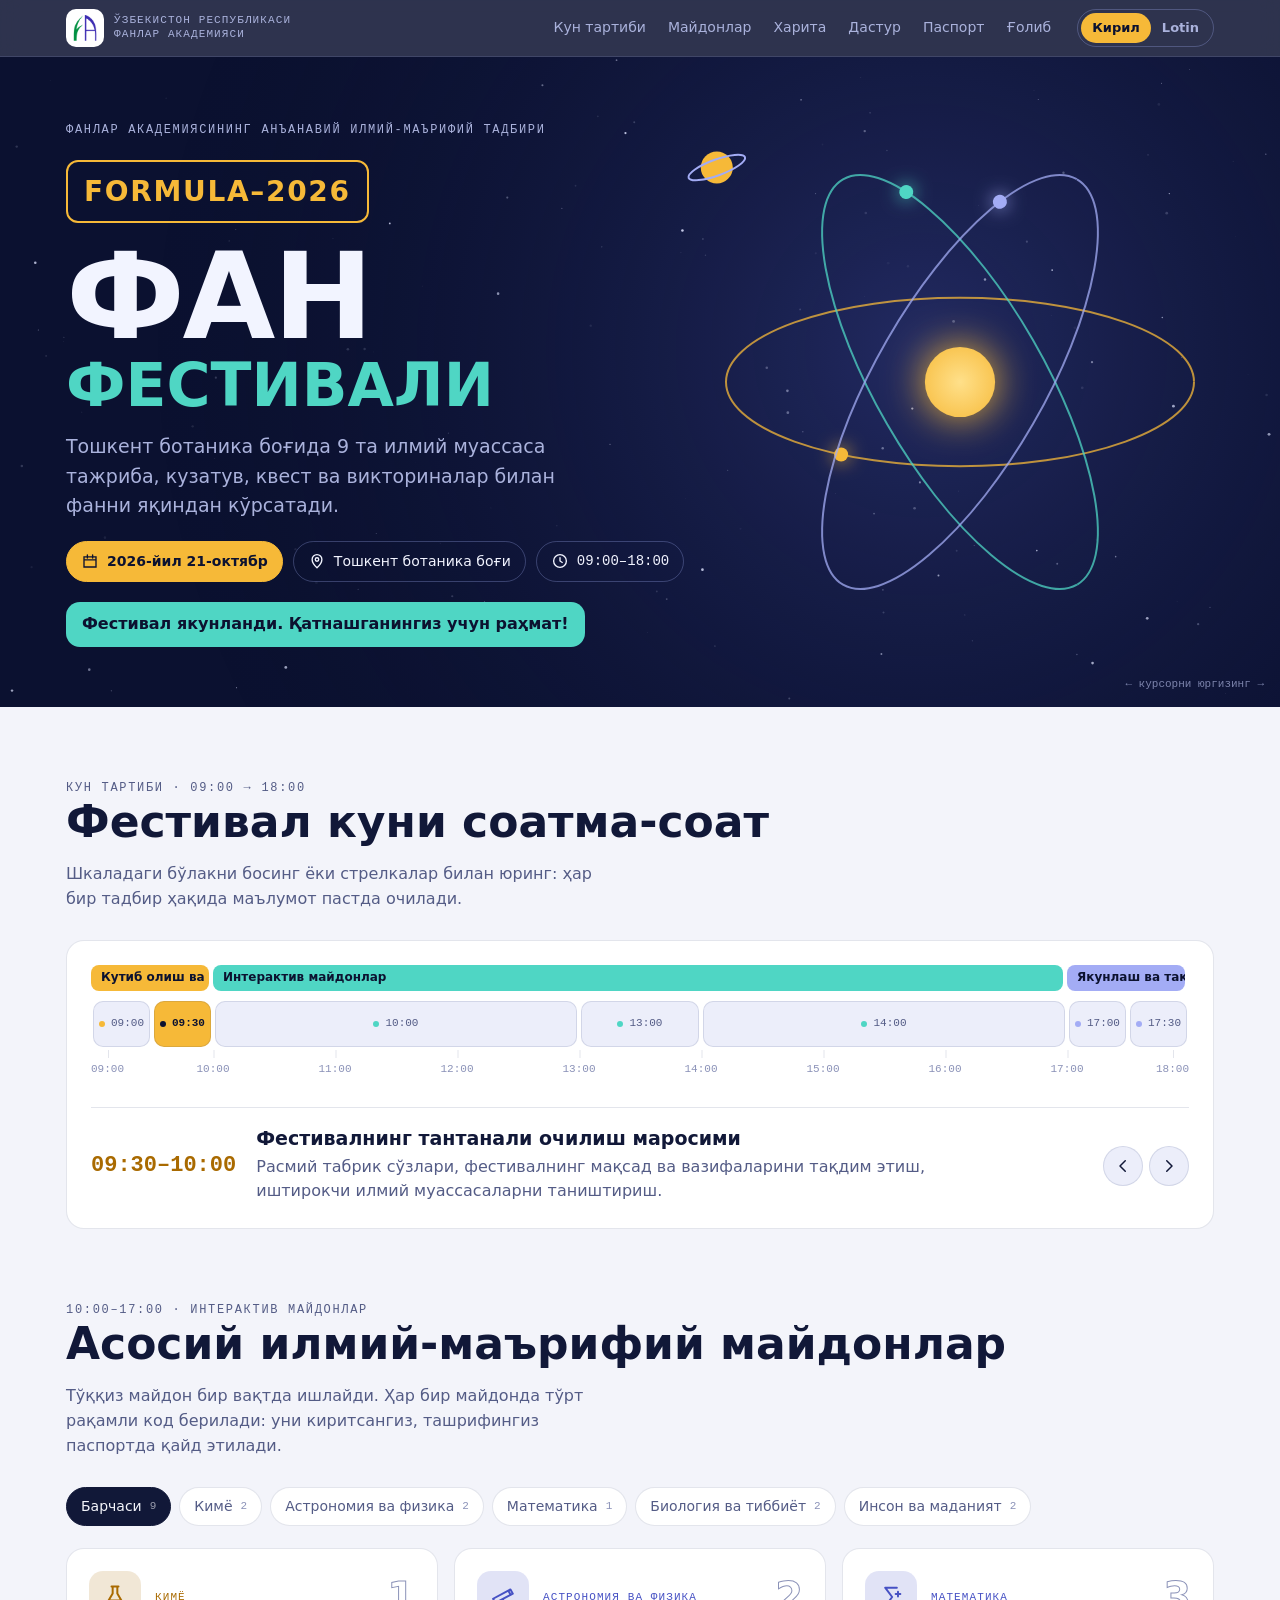
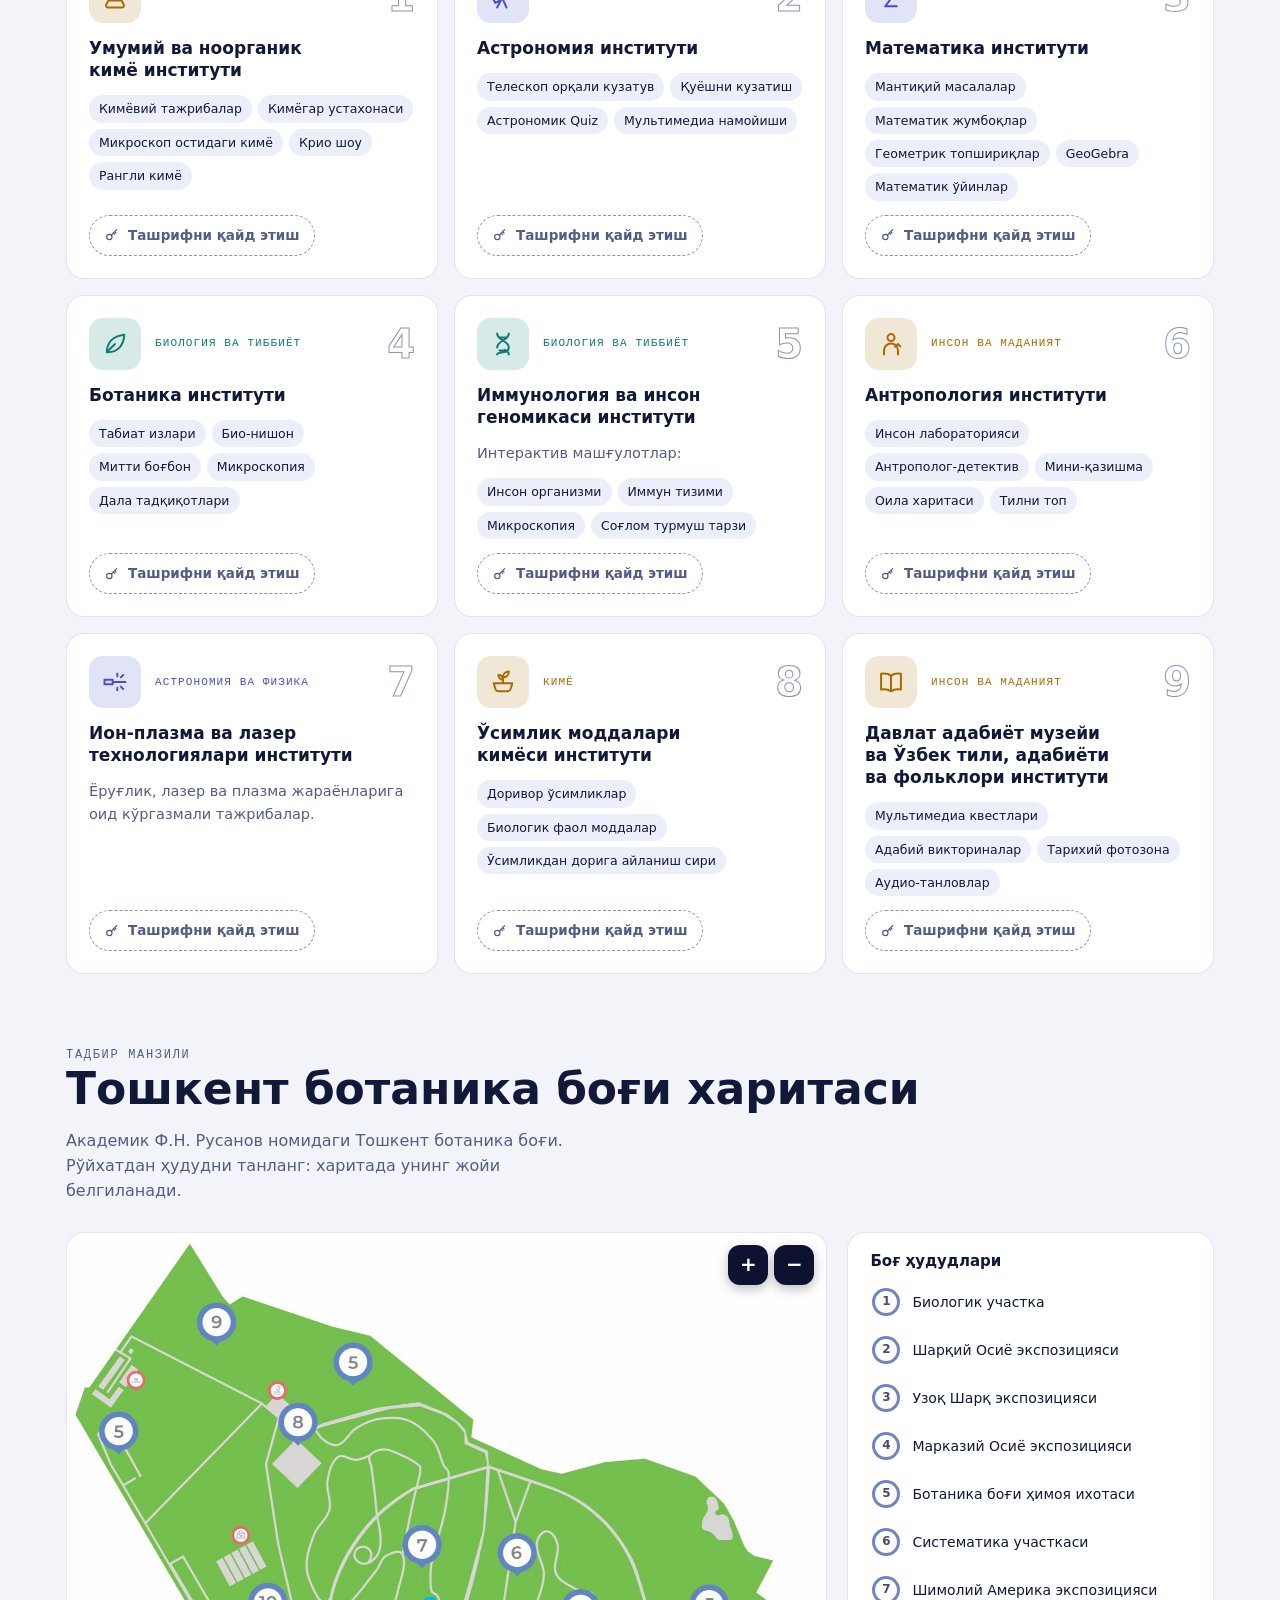
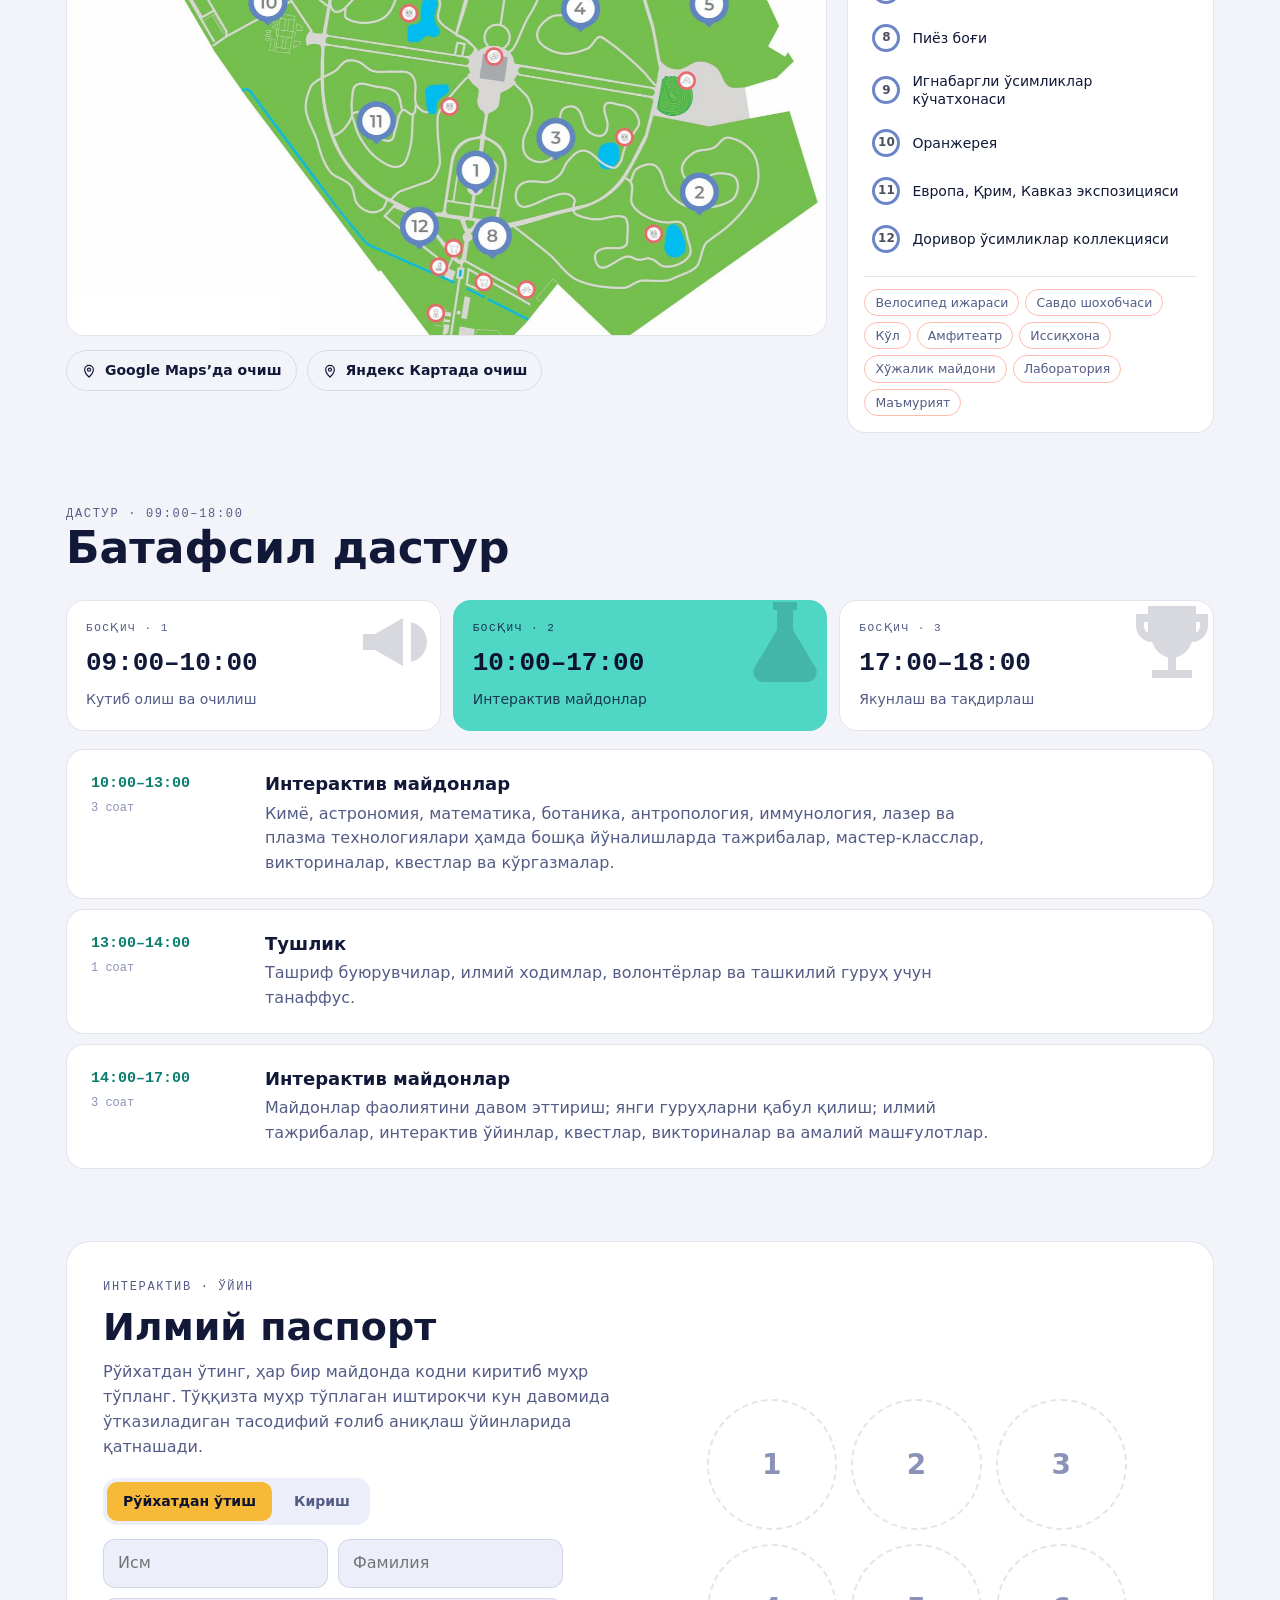
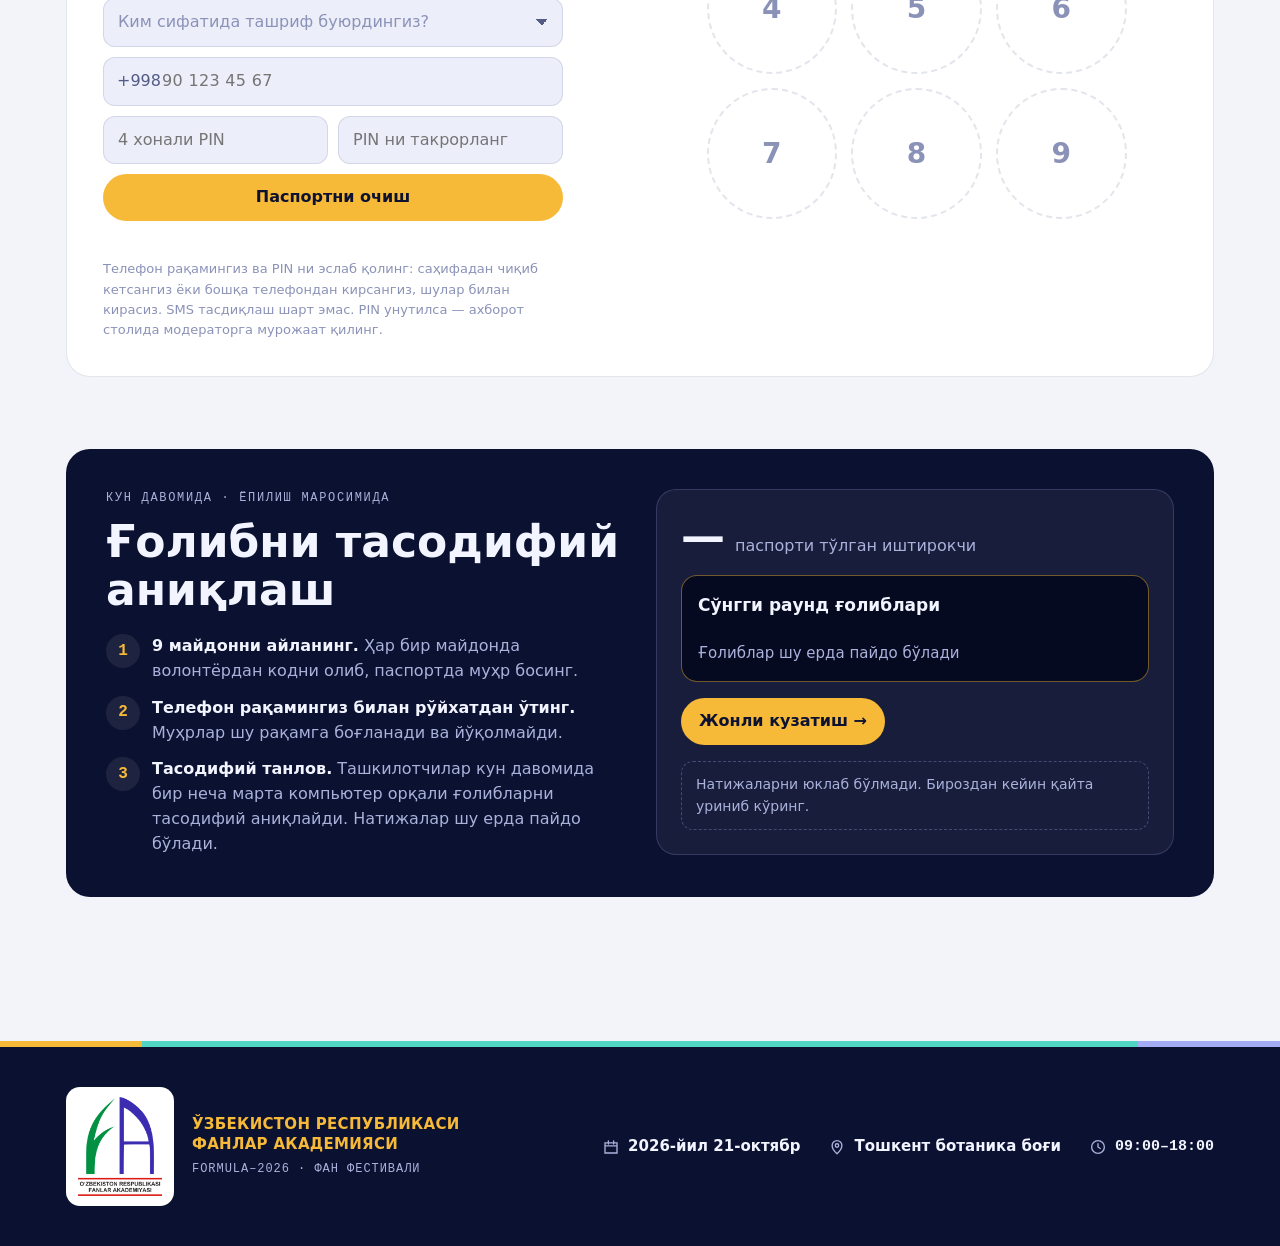
==== commit bb3b1844: "Tashrif buyuruvchi turlari, Excel eksport, telefon maskasi va bir nechta tuzatish - Tashrif buyuruvc" ====
--- a/public/index.html
+++ b/public/index.html
@@ -1,9 +1,11 @@
 <!doctype html><html lang="uz-Cyrl"><head><meta charset="utf-8">
 <title>FORMULA–2026 Фан фестивали</title>
 <meta name="viewport" content="width=device-width,initial-scale=1,viewport-fit=cover">
-<link rel="preconnect" href="https://fonts.googleapis.com">
-<link rel="preconnect" href="https://fonts.gstatic.com" crossorigin>
-<link rel="stylesheet" href="https://fonts.googleapis.com/css2?family=Unbounded:wght@500;700;900&family=Golos+Text:wght@400;500;600;700&family=JetBrains+Mono:wght@500;700&display=swap">
+<link rel="preload" href="/fonts/golos-text-cyrillic.woff2" as="font" type="font/woff2" crossorigin>
+<link rel="preload" href="/fonts/golos-text-cyrillic-ext.woff2" as="font" type="font/woff2" crossorigin>
+<link rel="preload" href="/fonts/unbounded-cyrillic.woff2" as="font" type="font/woff2" crossorigin>
+<link rel="preload" href="/fonts/unbounded-cyrillic-ext.woff2" as="font" type="font/woff2" crossorigin>
+<link rel="stylesheet" href="/fonts/fonts.css">
 <style>
 /* Layout: night-sky cover with countdown → day clock → nine pavilion lab cards (code check-in) → garden map → program → passport → prize draw. Dark-first. */
 :root{
@@ -36,7 +38,7 @@
 [hidden]{display:none!important}
 html{scroll-behavior:smooth}
 @media (prefers-reduced-motion:reduce){html{scroll-behavior:auto}*{transition:none!important;animation:none!important}}
-body{background:var(--bg);color:var(--fg);font-family:var(--f-body);font-size:16px;line-height:1.55;-webkit-font-smoothing:antialiased}
+body{margin:0;background:var(--bg);color:var(--fg);font-family:var(--f-body);font-size:16px;line-height:1.55;-webkit-font-smoothing:antialiased}
 .wrap{max-width:1180px;margin:0 auto;padding-left:max(16px,env(safe-area-inset-left,0px));padding-right:max(16px,env(safe-area-inset-right,0px))}
 h1,h2,h3{font-family:var(--f-display);text-wrap:balance;margin:0;line-height:1.1}
 p{margin:0}
@@ -47,6 +49,12 @@
 .eyebrow{font-family:var(--f-mono);font-size:12px;letter-spacing:.14em;text-transform:uppercase;color:var(--muted)}
 .input{width:100%;min-width:0;padding:11px 14px;border-radius:12px;border:1px solid var(--line);background:var(--surface-2);color:var(--fg)}
 .input:focus{outline:2px solid var(--amber);outline-offset:0}
+.phone-in{position:relative}
+.phone-in .cc{position:absolute;left:14px;top:50%;transform:translateY(-50%);color:var(--muted);font-variant-numeric:tabular-nums;pointer-events:none}
+.phone-in .input{padding-left:58px;font-variant-numeric:tabular-nums;letter-spacing:.02em}
+select.input{appearance:none;-webkit-appearance:none;padding-right:38px;background-image:linear-gradient(45deg,transparent 50%,var(--muted) 50%),linear-gradient(135deg,var(--muted) 50%,transparent 50%);background-position:calc(100% - 20px) 50%,calc(100% - 14px) 50%;background-size:6px 6px;background-repeat:no-repeat}
+select.input:invalid{color:var(--faint)}
+select.input option{color:var(--fg);background:var(--surface)}
 .btn{display:inline-flex;align-items:center;justify-content:center;gap:8px;padding:11px 18px;border-radius:999px;border:0;background:var(--amber);color:#0c1230;font-weight:700;white-space:nowrap}
 .btn:disabled{opacity:.45;cursor:not-allowed}
 .btn.ghost{background:none;border:1px solid var(--line);color:var(--fg);font-weight:600}
@@ -469,7 +477,10 @@
                 <input class="input" id="a-first" placeholder="Исм" maxlength="60" autocomplete="given-name">
                 <input class="input" id="a-last" placeholder="Фамилия" maxlength="60" autocomplete="family-name">
               </div>
-              <input class="input" id="a-phone" type="tel" inputmode="tel" placeholder="Телефон: 90 123 45 67" maxlength="20" autocomplete="tel">
+              <select class="input" id="a-type" aria-label="Ким сифатида ташриф буюрдингиз?" required>
+                <option value="" disabled selected>Ким сифатида ташриф буюрдингиз?</option>
+              </select>
+              <div class="phone-in"><span class="cc" data-notr>+998</span><input class="input" id="a-phone" type="tel" inputmode="numeric" placeholder="90 123 45 67" autocomplete="tel-national" aria-label="Телефон рақами"></div>
               <div class="row2">
                 <input class="input" id="a-pin" type="password" inputmode="numeric" pattern="[0-9]*" maxlength="4" placeholder="4 хонали PIN" autocomplete="off">
                 <input class="input" id="a-pin2" type="password" inputmode="numeric" pattern="[0-9]*" maxlength="4" placeholder="PIN ни такрорланг" autocomplete="off">
@@ -758,7 +769,7 @@
 let authMode="reg";
 function setAuthMode(m){
   authMode=m;$("tab-reg").setAttribute("aria-selected",String(m==="reg"));$("tab-login").setAttribute("aria-selected",String(m==="login"));
-  $("row-names").hidden=m!=="reg";$("a-pin2").hidden=m!=="reg";$("a-pin").placeholder=m==="reg"?"4 хонали PIN":"PIN";
+  $("row-names").hidden=m!=="reg";$("a-type").hidden=m!=="reg";$("a-pin2").hidden=m!=="reg";$("a-pin").placeholder=m==="reg"?"4 хонали PIN":"PIN";
   $("a-submit").firstChild.textContent=m==="reg"?"Паспортни очиш":"Кириш";$("a-hint").hidden=m!=="reg";$("a-msg").textContent="";
   delete $("a-pin").dataset.oplaceholder;applyScript($("auth-area"));
 }
@@ -766,19 +777,36 @@
 $("auth-form").onsubmit=async e=>{e.preventDefault();
   const msg=$("a-msg"),btn=$("a-submit");
   const phone=$("a-phone").value.trim(),pin=$("a-pin").value.trim();
-  if(phone.replace(/\D/g,"").length<9){say(msg,"Телефон рақамини тўлиқ киритинг: 90 123 45 67","err");return}
+  if(phone.replace(/\D/g,"").length!==9){say(msg,"Телефон рақамини тўлиқ киритинг: 90 123 45 67","err");return}
   if(!/^\d{4}$/.test(pin)){say(msg,"PIN 4 та рақамдан иборат бўлсин.","err");return}
   let r;btn.disabled=true;
   if(authMode==="reg"){
     const fn=$("a-first").value.trim(),ln=$("a-last").value.trim();
     if(!fn||!ln){btn.disabled=false;say(msg,"Исм ва фамилиянгизни ёзинг.","err");return}
+    const vt=Number($("a-type").value);
+    if(!vt){btn.disabled=false;say(msg,"Ким сифатида ташриф буюрганингизни танланг.","err");return}
     if(pin!==$("a-pin2").value.trim()){btn.disabled=false;say(msg,"PIN лар бир хил эмас.","err");return}
-    r=await api("/register",{first_name:fn,last_name:ln,phone,pin});
+    r=await api("/register",{first_name:fn,last_name:ln,phone,pin,visitor_type_id:vt});
   }else r=await api("/login",{phone,pin});
   btn.disabled=false;
-  if(r.ok){e.target.reset();msg.textContent="";setMe(r.data)}else say(msg,errText(r),"err");
+  if(r.ok){e.target.reset();msg.textContent="";setMe(r.data)}else{say(msg,errText(r),"err");if(r.status===422&&authMode==="reg")loadTypes()}
 };
 setAuthMode("reg");
+/* telefon maskasi: +998 | 90 123 45 67 (kursor joyi saqlanadi) */
+const fmtPhone=d=>[d.slice(0,2),d.slice(2,5),d.slice(5,7),d.slice(7,9)].filter(Boolean).join(" ");
+const phoneDigits=v=>{let d=v.replace(/\D/g,"");if(d.length>9&&d.startsWith("998"))d=d.slice(3);return d.slice(0,9)};
+$("a-phone").addEventListener("input",e=>{const f=e.target,pos=f.selectionStart??f.value.length;
+  const before=f.value.slice(0,pos).replace(/\D/g,"").length,raw=f.value.replace(/\D/g,"");
+  const cut=raw.length>9&&raw.startsWith("998")?3:0;f.value=fmtPhone(phoneDigits(f.value));
+  let n=Math.max(0,before-cut),i=0;while(i<f.value.length&&n>0){if(/\d/.test(f.value[i]))n--;i++}
+  if(document.activeElement===f)f.setSelectionRange(i,i)});
+["a-pin","a-pin2"].forEach(id=>$(id).addEventListener("input",e=>{e.target.value=e.target.value.replace(/\D/g,"").slice(0,4)}));
+/* tashrif buyuruvchi turlari — moderator /mod da boshqaradi */
+async function loadTypes(){const r=await api("/visitor-types");if(!r.ok)return;const s=$("a-type"),cur=s.value;
+  s.querySelectorAll("option[value]:not([value=''])").forEach(o=>o.remove());
+  r.data.types.forEach(t=>{const o=el("option",{value:String(t.id)});o.textContent=t.name;s.append(o)});
+  s.value=r.data.types.some(t=>String(t.id)===cur)?cur:"";applyScript(s)}
+loadTypes();
 
 /* ---------- winners (server) ---------- */
 const fmtTime=iso=>new Date(iso).toLocaleTimeString("uz-UZ",{hour:"2-digit",minute:"2-digit",timeZone:"Asia/Tashkent",hour12:false});
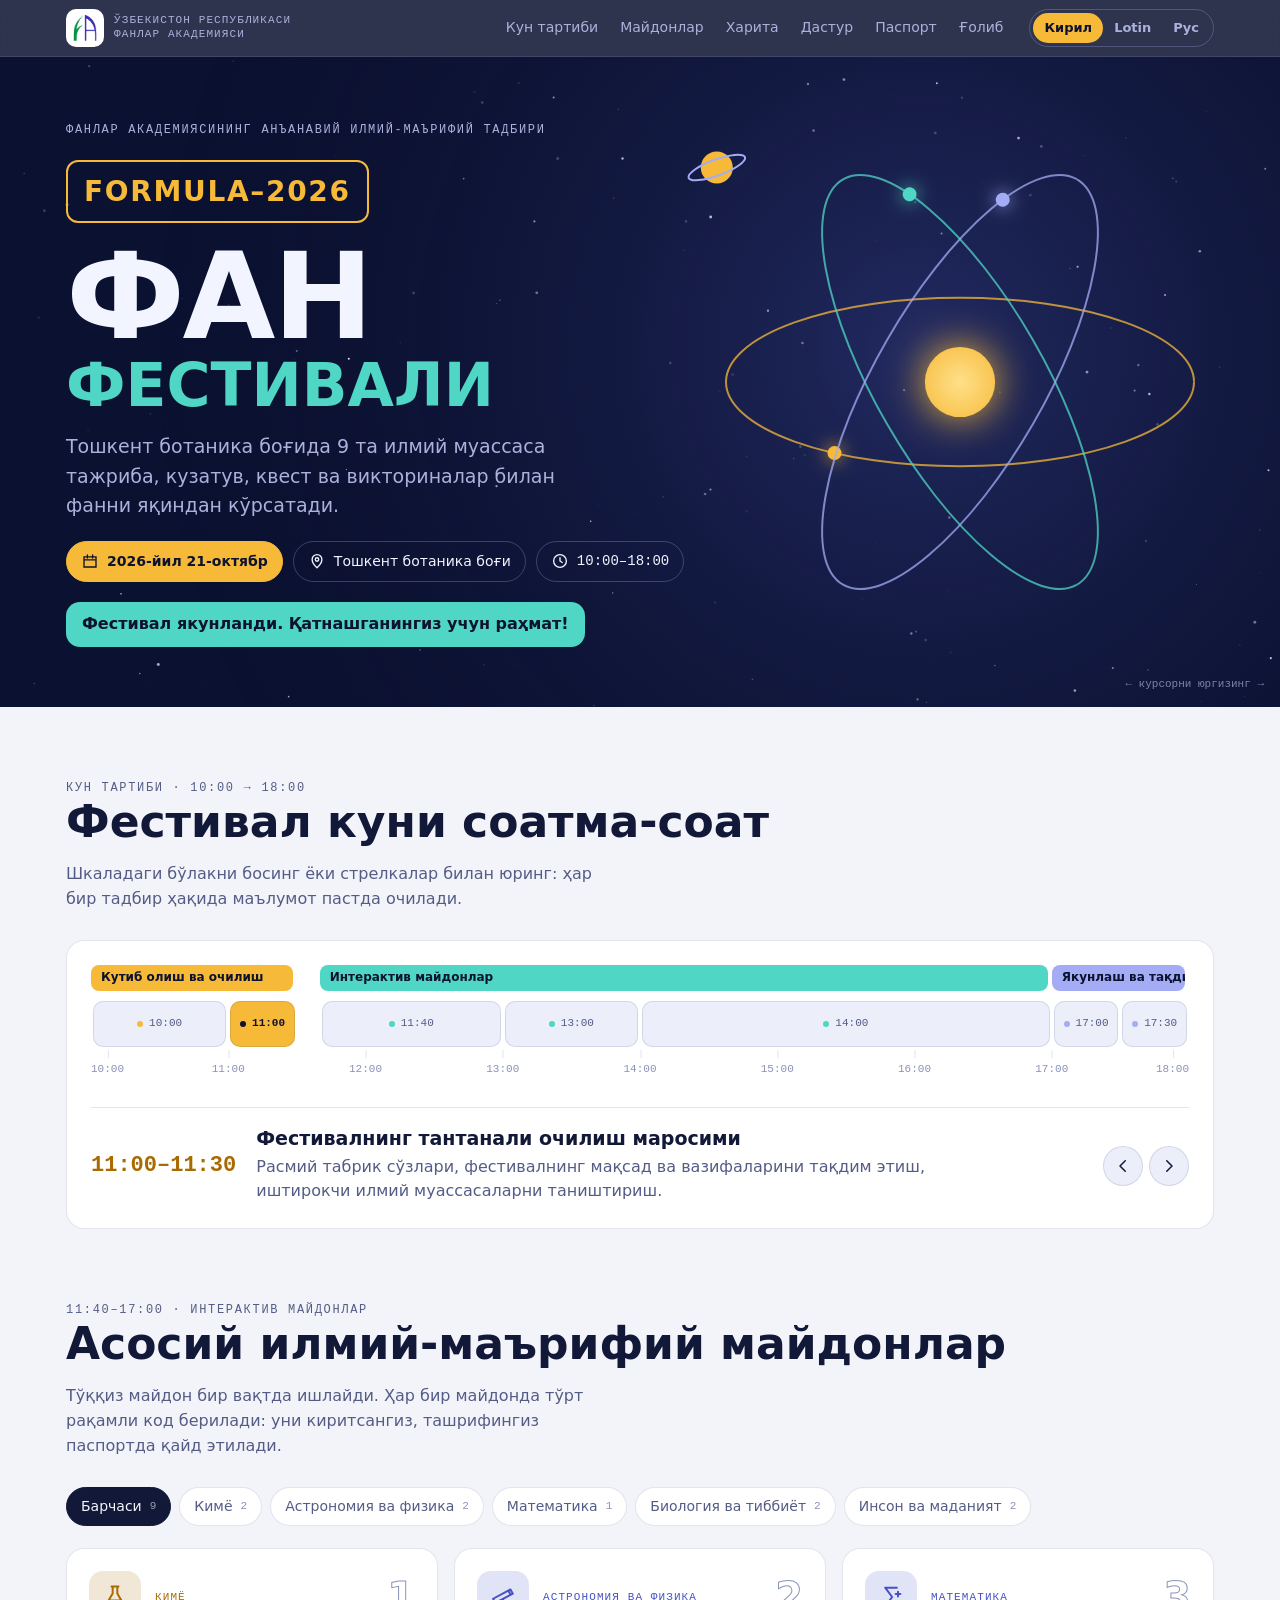
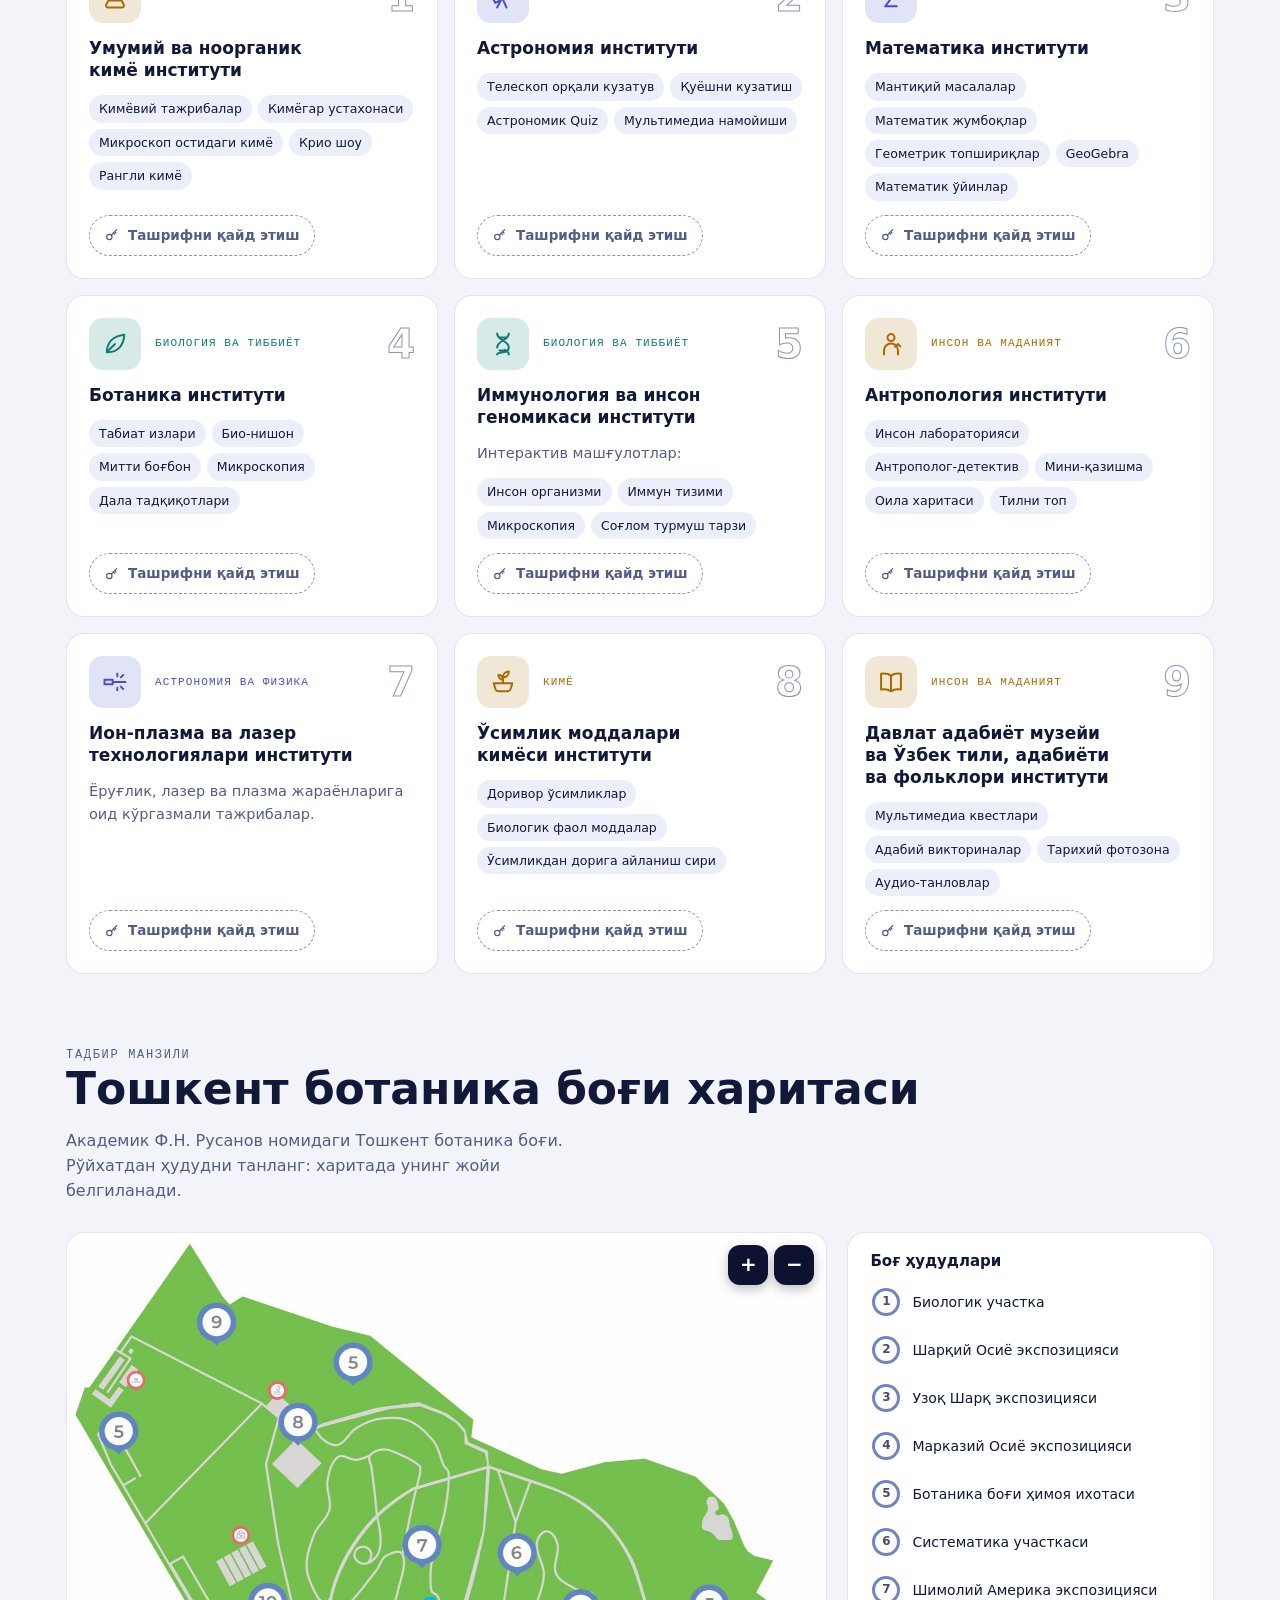
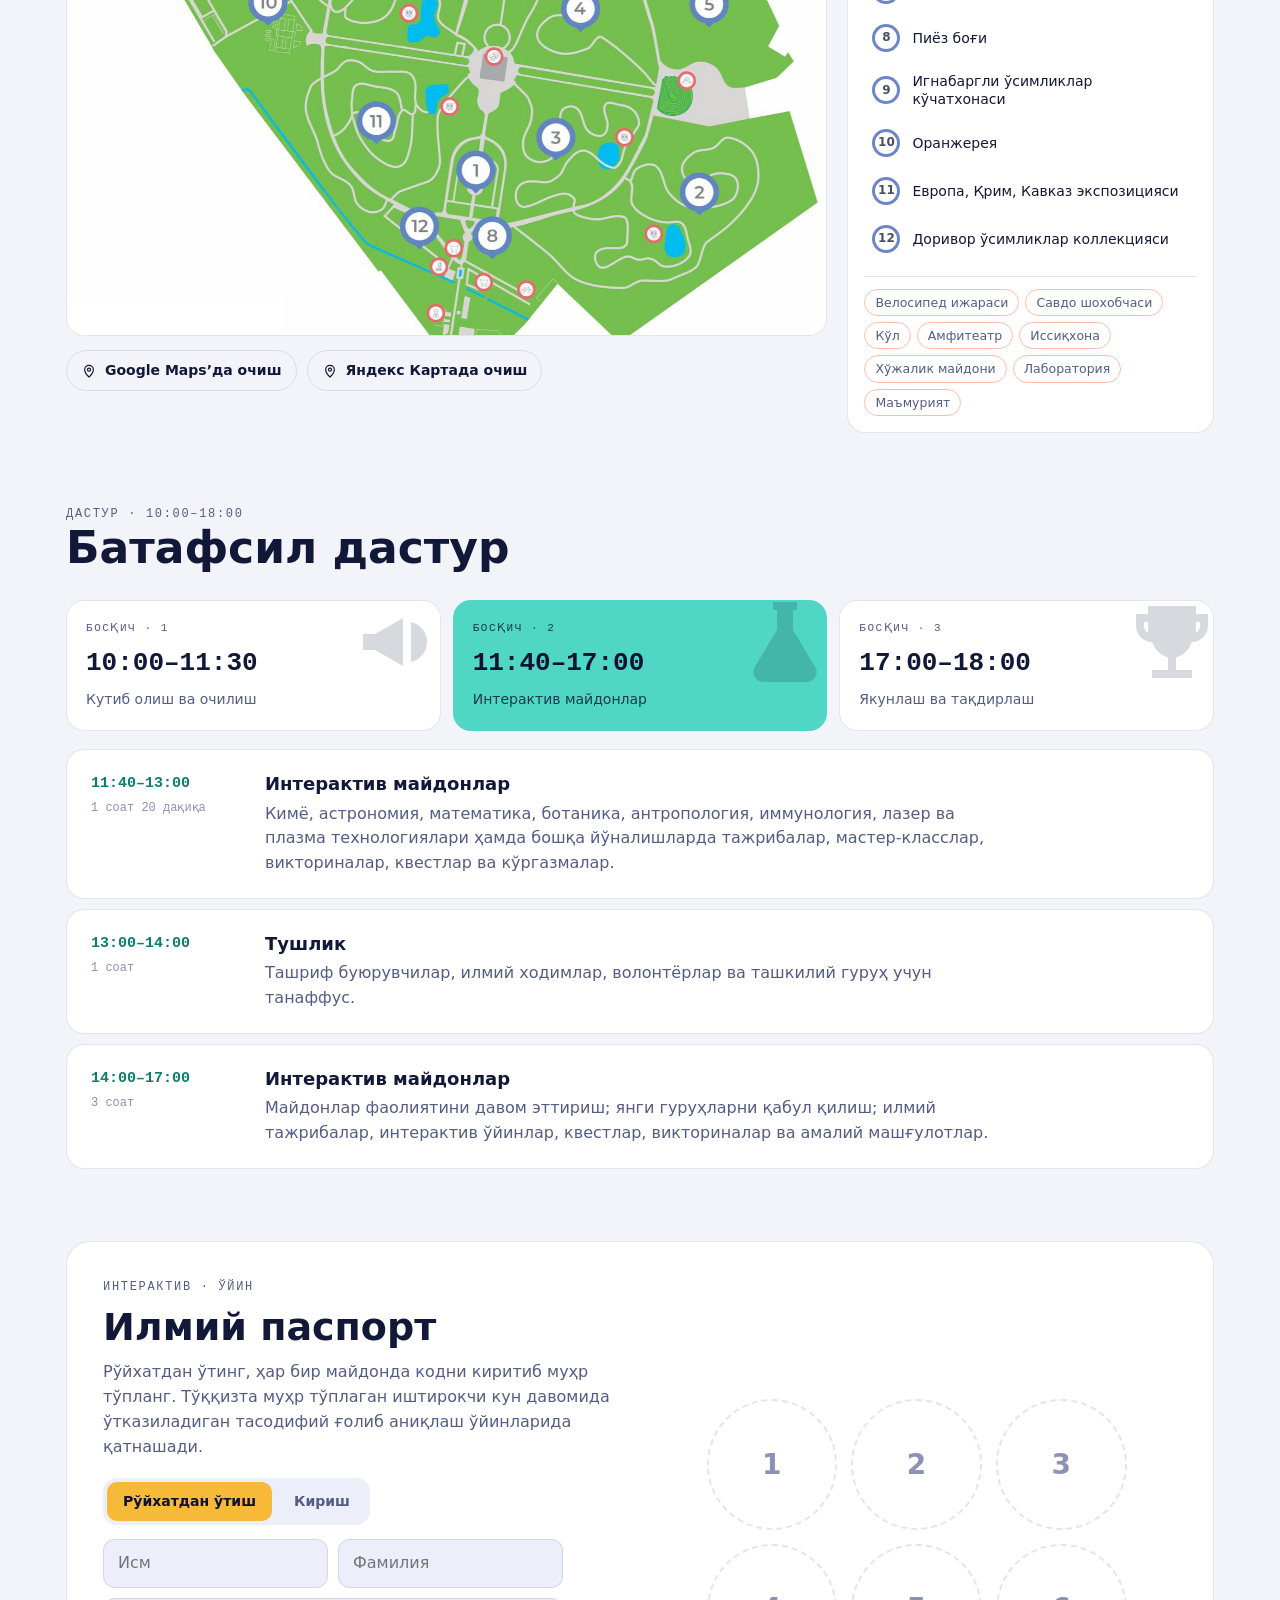
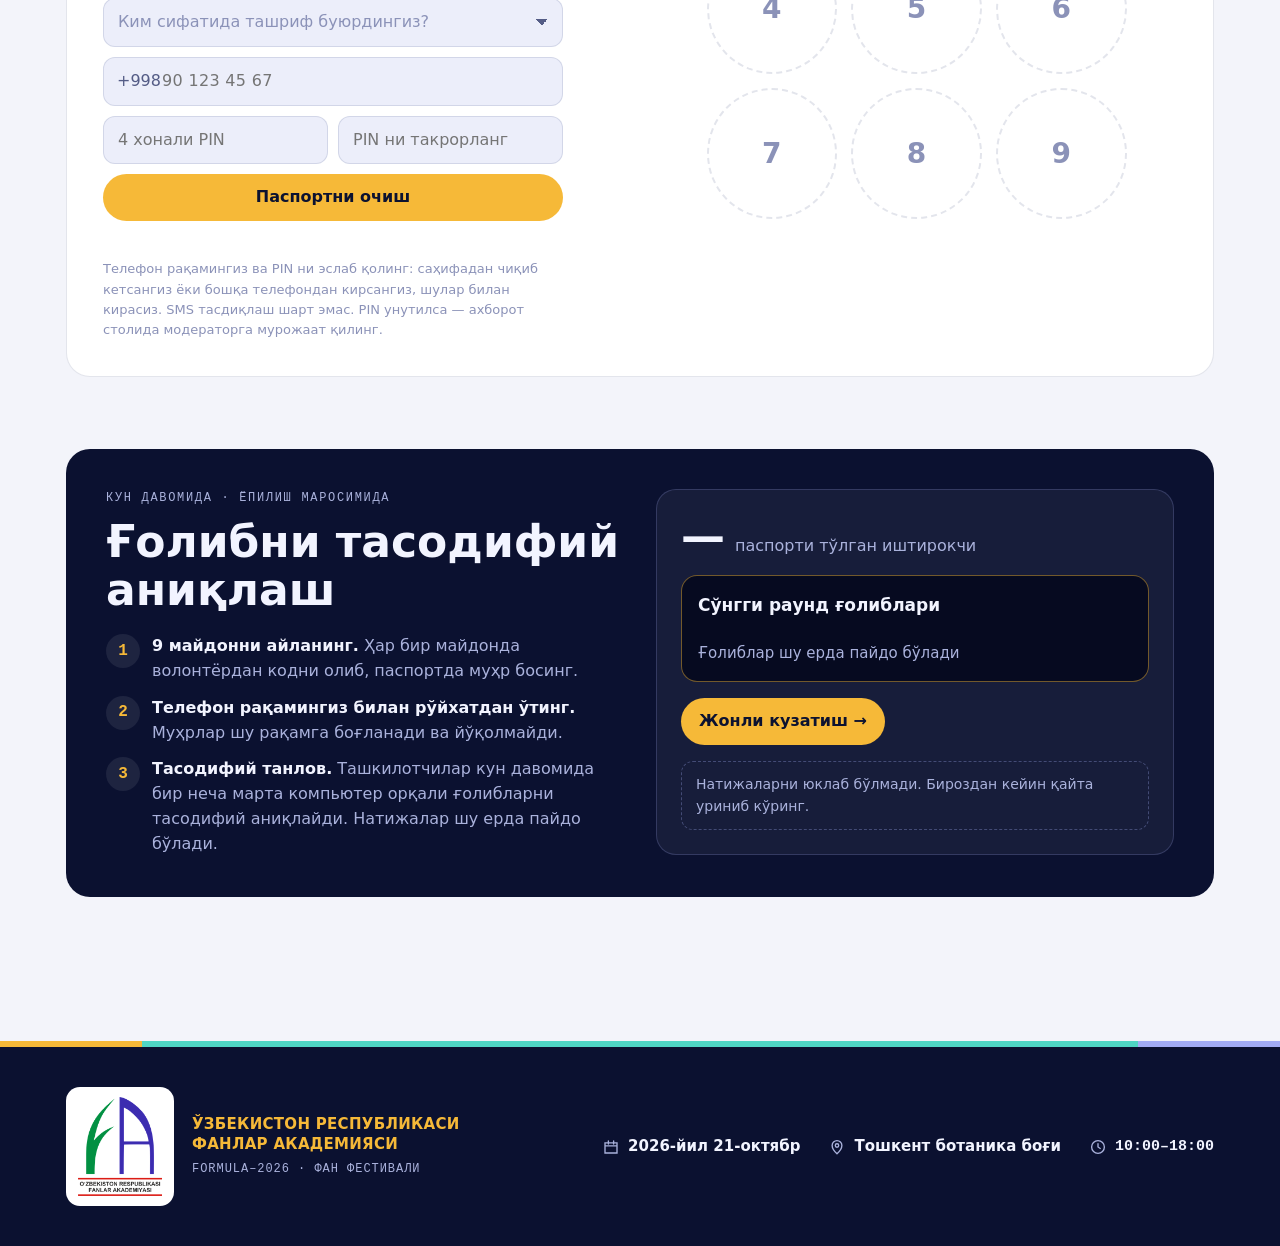
==== commit 0c6f9b2b: "new" ====
--- a/public/index.html
+++ b/public/index.html
@@ -6,6 +6,7 @@
 <link rel="preload" href="/fonts/unbounded-cyrillic.woff2" as="font" type="font/woff2" crossorigin>
 <link rel="preload" href="/fonts/unbounded-cyrillic-ext.woff2" as="font" type="font/woff2" crossorigin>
 <link rel="stylesheet" href="/fonts/fonts.css">
+<script src="/ru.js?v=1"></script>
 <style>
 /* Layout: night-sky cover with countdown → day clock → nine pavilion lab cards (code check-in) → garden map → program → passport → prize draw. Dark-first. */
 :root{
@@ -73,6 +74,7 @@
 .nav a:hover{color:var(--hero-fg);background:rgba(255,255,255,.07)}
 .script{display:flex;border:1px solid rgba(170,182,255,.28);border-radius:999px;padding:3px;flex:none}
 .script button{border:0;background:none;color:var(--hero-muted);font-size:13px;font-weight:600;padding:5px 11px;border-radius:999px}
+@media (max-width:400px){.script button{padding:5px 8px;font-size:12.5px}}
 .script button[aria-pressed="true"]{background:var(--amber);color:#0c1230}
 @media (max-width:980px){.nav{display:none}.script{margin-left:auto}}
 @media (max-width:520px){.brand span{display:none}}
@@ -85,6 +87,7 @@
 .hero .eyebrow{color:var(--hero-muted)}
 .formula{display:inline-flex;align-self:flex-start;align-items:center;gap:10px;font-family:var(--f-display);font-weight:700;font-size:clamp(18px,2.6vw,28px);letter-spacing:.06em;padding:8px 16px;border:2px solid var(--amber);border-radius:12px;color:var(--amber)}
 .title{font-family:var(--f-display);font-weight:900;font-size:clamp(52px,9.5vw,120px);line-height:.9;letter-spacing:-.02em}
+html[lang="ru"] .title{font-size:clamp(34px,10.2vw,120px)}  /* «ФЕСТИВАЛЬ» o'zbekchadan uzun */
 .title .l2{display:block;color:var(--teal);font-size:.5em;letter-spacing:0;margin-top:.12em}
 .lead{font-size:clamp(17px,2vw,19px);color:var(--hero-muted);max-width:46ch}
 .facts{display:flex;flex-wrap:wrap;gap:10px}
@@ -134,6 +137,31 @@
 .stepper button{width:40px;height:40px;border-radius:50%;border:1px solid var(--line);background:var(--surface-2);display:grid;place-items:center}
 .stepper button:hover{border-color:var(--amber)}
 @media (max-width:640px){.detail{grid-template-columns:1fr}.stepper{order:-1}}
+/* mobil: vertikal kun tartibi */
+.only-narrow{display:none}
+.agenda{display:none;list-style:none;margin:0;padding:0}
+.ag-ph{display:flex;align-items:center;gap:8px;margin:18px 0 8px;font-size:12px;font-weight:700;letter-spacing:.04em;text-transform:uppercase;color:var(--ink)}
+.ag-ph:first-child{margin-top:0}
+.ag-ph i{width:10px;height:10px;border-radius:3px;background:var(--c);flex:none}
+.ag-ph span{margin-left:auto;font-family:var(--f-mono);font-weight:500;color:var(--faint);letter-spacing:0}
+.ag-it{position:relative;margin-left:4px;padding-left:20px;border-left:2px solid var(--line)}
+.ag-it::before{content:"";position:absolute;left:-7px;top:19px;width:12px;height:12px;border-radius:50%;background:var(--surface);box-shadow:inset 0 0 0 2px var(--c)}
+.ag-it.on::before{background:var(--c)}
+.ag-btn{width:100%;display:flex;gap:12px;align-items:baseline;text-align:left;border:0;background:none;padding:12px 0;color:var(--fg);font:inherit;cursor:pointer;-webkit-tap-highlight-color:transparent}
+.ag-btn .tm{flex:none;width:94px;font-family:var(--f-mono);font-size:13px;font-weight:700;color:var(--ink)}
+.ag-btn .ttl{flex:1;font-weight:600;font-size:15.5px;line-height:1.35}
+.ag-btn .chev{flex:none;width:10px;height:10px;border-right:2px solid var(--faint);border-bottom:2px solid var(--faint);transform:rotate(45deg) translateY(-3px);transition:transform .2s}
+.ag-it.on .chev{transform:rotate(225deg) translate(-2px,-2px)}
+.ag-d{display:none;margin:-4px 0 12px 106px;color:var(--muted);font-size:14.5px;line-height:1.5}
+.ag-it.on .ag-d{display:block}
+.ag-now{display:inline-block;margin-left:6px;padding:1px 8px;border-radius:99px;background:var(--coral);color:#fff;font-size:11px;font-weight:700;vertical-align:2px}
+@media (max-width:640px){
+  .clock{padding:16px}
+  .clock .track-scroll,.clock .detail{display:none}
+  .agenda{display:block}
+  .only-wide{display:none}.only-narrow{display:inline}
+}
+@media (max-width:380px){.ag-btn .tm{width:84px;font-size:12px}.ag-d{margin-left:0}}
 
 /* ---------- pavilions ---------- */
 .filters{display:flex;flex-wrap:wrap;gap:8px;margin-bottom:22px}
@@ -347,6 +375,7 @@
     <div class="script" role="group" aria-label="Ёзув">
       <button type="button" id="sc-cyr" aria-pressed="true" data-notr>Кирил</button>
       <button type="button" id="sc-lat" aria-pressed="false" data-notr>Lotin</button>
+      <button type="button" id="sc-ru" aria-pressed="false" data-notr lang="ru">Рус</button>
     </div>
   </div>
   <a class="winstrip" id="winstrip" href="#pasport" hidden><span class="wi" aria-hidden="true">🎉</span><span id="ws-t"></span></a>
@@ -364,7 +393,7 @@
         <div class="facts">
           <span class="fact hl"><svg width="18" height="18"><use href="#i-cal"/></svg>2026-йил 21-октябр</span>
           <a class="fact" href="#xarita"><svg width="18" height="18"><use href="#i-pin"/></svg>Тошкент ботаника боғи</a>
-          <span class="fact mono"><svg width="18" height="18"><use href="#i-clock"/></svg>09:00–18:00</span>
+          <span class="fact mono"><svg width="18" height="18"><use href="#i-clock"/></svg>10:00–18:00</span>
         </div>
         <div class="countdown" id="countdown" aria-live="polite"></div>
       </div>
@@ -377,15 +406,16 @@
     <div class="wrap">
       <div class="head">
         <div>
-          <div class="eyebrow">Кун тартиби · 09:00 → 18:00</div>
+          <div class="eyebrow">Кун тартиби · 10:00 → 18:00</div>
           <h2>Фестивал куни соатма-соат</h2>
         </div>
-        <p>Шкаладаги бўлакни босинг ёки стрелкалар билан юринг: ҳар бир тадбир ҳақида маълумот пастда очилади.</p>
+        <p><span class="only-wide">Шкаладаги бўлакни босинг ёки стрелкалар билан юринг: ҳар бир тадбир ҳақида маълумот пастда очилади.</span><span class="only-narrow">Тадбир устига босинг — у ҳақида батафсил маълумот очилади.</span></p>
       </div>
       <div class="clock">
         <div class="track-scroll">
           <div class="track" id="track" role="tablist" aria-label="Кун тартиби шкаласи"></div>
         </div>
+        <ul class="agenda" id="agenda" aria-label="Кун тартиби"></ul>
         <div class="detail" id="detail" aria-live="polite">
           <div class="time" id="d-time"></div>
           <div><h3 id="d-title"></h3><p id="d-text"></p></div>
@@ -402,7 +432,7 @@
     <div class="wrap">
       <div class="head">
         <div>
-          <div class="eyebrow">10:00–17:00 · интерактив майдонлар</div>
+          <div class="eyebrow">11:40–17:00 · интерактив майдонлар</div>
           <h2>Асосий илмий-маърифий майдонлар</h2>
         </div>
         <p>Тўққиз майдон бир вақтда ишлайди. Ҳар бир майдонда тўрт рақамли код берилади: уни киритсангиз, ташрифингиз паспортда қайд этилади.</p>
@@ -450,7 +480,7 @@
     <div class="wrap">
       <div class="head">
         <div>
-          <div class="eyebrow">Дастур · 09:00–18:00</div>
+          <div class="eyebrow">Дастур · 10:00–18:00</div>
           <h2>Батафсил дастур</h2>
         </div>
       </div>
@@ -549,7 +579,7 @@
     <ul>
       <li><svg width="18" height="18"><use href="#i-cal"/></svg><b>2026-йил 21-октябр</b></li>
       <li><svg width="18" height="18"><use href="#i-pin"/></svg><b>Тошкент ботаника боғи</b></li>
-      <li><svg width="18" height="18"><use href="#i-clock"/></svg><b class="mono">09:00–18:00</b></li>
+      <li><svg width="18" height="18"><use href="#i-clock"/></svg><b class="mono">10:00–18:00</b></li>
     </ul>
   </div>
 </footer>
@@ -558,14 +588,14 @@
 (()=>{
 /* ---------- data ---------- */
 const PH=[
- {id:1,t:"09:00–10:00",n:"Кутиб олиш ва очилиш",cls:"p1",col:"var(--amber)",ink:"var(--amber-ink)",ic:"i-mega"},
- {id:2,t:"10:00–17:00",n:"Интерактив майдонлар",cls:"p2",col:"var(--teal)",ink:"var(--teal-ink)",ic:"i-flaskf"},
+ {id:1,t:"10:00–11:30",n:"Кутиб олиш ва очилиш",cls:"p1",col:"var(--amber)",ink:"var(--amber-ink)",ic:"i-mega"},
+ {id:2,t:"11:40–17:00",n:"Интерактив майдонлар",cls:"p2",col:"var(--teal)",ink:"var(--teal-ink)",ic:"i-flaskf"},
  {id:3,t:"17:00–18:00",n:"Якунлаш ва тақдирлаш",cls:"p3",col:"var(--lav)",ink:"var(--lav-ink)",ic:"i-cup"}
 ];
 const EV=[
- {p:1,s:"09:00",e:"09:30",h:"Иштирокчиларни кутиб олиш",d:"Меҳмонларни кутиб олиш, рўйхатга олиш, фестивал дастури бўйича маълумот бериш ва ташриф буюрувчиларни майдонларга йўналтириш."},
- {p:1,s:"09:30",e:"10:00",h:"Фестивалнинг тантанали очилиш маросими",d:"Расмий табрик сўзлари, фестивалнинг мақсад ва вазифаларини тақдим этиш, иштирокчи илмий муассасаларни таништириш."},
- {p:2,s:"10:00",e:"13:00",h:"Интерактив майдонлар",d:"Кимё, астрономия, математика, ботаника, антропология, иммунология, лазер ва плазма технологиялари ҳамда бошқа йўналишларда тажрибалар, мастер-класслар, викториналар, квестлар ва кўргазмалар."},
+ {p:1,s:"10:00",e:"11:00",h:"Иштирокчиларни кутиб олиш",d:"Меҳмонларни кутиб олиш, рўйхатга олиш, фестивал дастури бўйича маълумот бериш ва ташриф буюрувчиларни майдонларга йўналтириш."},
+ {p:1,s:"11:00",e:"11:30",h:"Фестивалнинг тантанали очилиш маросими",d:"Расмий табрик сўзлари, фестивалнинг мақсад ва вазифаларини тақдим этиш, иштирокчи илмий муассасаларни таништириш."},
+ {p:2,s:"11:40",e:"13:00",h:"Интерактив майдонлар",d:"Кимё, астрономия, математика, ботаника, антропология, иммунология, лазер ва плазма технологиялари ҳамда бошқа йўналишларда тажрибалар, мастер-класслар, викториналар, квестлар ва кўргазмалар."},
  {p:2,s:"13:00",e:"14:00",h:"Тушлик",d:"Ташриф буюрувчилар, илмий ходимлар, волонтёрлар ва ташкилий гуруҳ учун танаффус."},
  {p:2,s:"14:00",e:"17:00",h:"Интерактив майдонлар",d:"Майдонлар фаолиятини давом эттириш; янги гуруҳларни қабул қилиш; илмий тажрибалар, интерактив ўйинлар, квестлар, викториналар ва амалий машғулотлар."},
  {p:3,s:"17:00",e:"17:30",h:"Якуний викториналар ва интерактив танловлар",d:"Викторина, квест ва амалий топшириқларни якунлаш; паспорти тўлган иштирокчиларни рўйхатга олишни якунлаш."},
@@ -605,7 +635,7 @@
  {n:12,t:"Доривор ўсимликлар коллекцияси",p:[[650,1095]]}
 ];
 const SERVICES=["Велосипед ижараси","Савдо шохобчаси","Кўл","Амфитеатр","Иссиқхона","Хўжалик майдони","Лаборатория","Маъмурият"];
-const START=Date.parse("2026-10-21T09:00:00+05:00"),END=Date.parse("2026-10-21T18:00:00+05:00");
+const START=Date.parse("2026-10-21T10:00:00+05:00"),END=Date.parse("2026-10-21T18:00:00+05:00");
 
 const catOf=k=>CATS.find(c=>c.k===k);
 const $=id=>document.getElementById(id);
@@ -635,19 +665,19 @@
   }
   return o;
 }
-let latin=store.get("ff-script","cyr")==="lat";
-const T=s=>latin?tr(s):s;
+/* ff-script: "cyr" | "lat" | "ru" (/live bilan umumiy) */
+let lang=["cyr","lat","ru"].includes(store.get("ff-script","cyr"))?store.get("ff-script","cyr"):"cyr";
+const T=s=>lang==="lat"?tr(s):lang==="ru"&&window.ruText?ruText(s):s;
 const ORIG=new WeakMap();
 const TITLE=document.title;
 function applyScript(root=document.body){
   const w=document.createTreeWalker(root,NodeFilter.SHOW_TEXT,{acceptNode:n=>{const p=n.parentElement;if(!p||p.closest("script,style,[data-notr]"))return NodeFilter.FILTER_REJECT;return /[Ѐ-ӿ]/.test(ORIG.get(n)??n.nodeValue)?NodeFilter.FILTER_ACCEPT:NodeFilter.FILTER_REJECT}});
-  let n;while((n=w.nextNode())){if(!ORIG.has(n))ORIG.set(n,n.nodeValue);const o=ORIG.get(n);n.nodeValue=latin?tr(o):o}
+  let n;while((n=w.nextNode())){if(!ORIG.has(n))ORIG.set(n,n.nodeValue);n.nodeValue=T(ORIG.get(n))}
   root.querySelectorAll("[aria-label]:not([data-notr]),[placeholder],img[alt]").forEach(e=>{for(const a of ["aria-label","placeholder","alt"]){if(!e.hasAttribute(a))continue;const k="o"+a.replace("-","");if(!(k in e.dataset))e.dataset[k]=e.getAttribute(a);e.setAttribute(a,T(e.dataset[k]))}});
-  if(root===document.body){document.title=T(TITLE);document.documentElement.lang=latin?"uz-Latn":"uz-Cyrl";
-    $("sc-cyr").setAttribute("aria-pressed",String(!latin));$("sc-lat").setAttribute("aria-pressed",String(latin));}
-}
-$("sc-cyr").onclick=()=>{latin=false;store.set("ff-script","cyr");applyScript()};
-$("sc-lat").onclick=()=>{latin=true;store.set("ff-script","lat");applyScript()};
+  if(root===document.body){document.title=T(TITLE);document.documentElement.lang={cyr:"uz-Cyrl",lat:"uz-Latn",ru:"ru"}[lang];
+    for(const k of ["cyr","lat","ru"])$("sc-"+k).setAttribute("aria-pressed",String(lang===k));}
+}
+for(const k of ["cyr","lat","ru"])$("sc-"+k).onclick=()=>{lang=k;store.set("ff-script",k);applyScript()};
 
 /* ---------- countdown ---------- */
 function tick(){
@@ -663,15 +693,29 @@
 
 /* ---------- day clock ---------- */
 const mins=t=>{const[a,b]=t.split(":").map(Number);return a*60+b};
-const T0=9*60,T1=18*60,pct=t=>((mins(t)-T0)/(T1-T0))*100;
+const T0=10*60,T1=18*60,pct=t=>((mins(t)-T0)/(T1-T0))*100;
 const track=$("track");let sel=Math.min(store.get("ff-ev2",1),EV.length-1);
 const hours=el("div",{class:"hours"});
-for(let h=9;h<=18;h++){const s=el("span");s.textContent=String(h).padStart(2,"0")+":00";s.style.left=((h*60-T0)/(T1-T0)*100)+"%";if(h===9)s.style.transform="none";if(h===18)s.style.transform="translateX(-100%)";hours.append(s)}
+for(let h=10;h<=18;h++){const s=el("span");s.textContent=String(h).padStart(2,"0")+":00";s.style.left=((h*60-T0)/(T1-T0)*100)+"%";if(h===10)s.style.transform="none";if(h===18)s.style.transform="translateX(-100%)";hours.append(s)}
 track.append(hours);
 PH.forEach(p=>{const ev=EV.filter(e=>e.p===p.id);const b=el("div",{class:"phase-band band"+p.id});b.style.left=pct(ev[0].s)+"%";b.style.width="calc("+(pct(ev.at(-1).e)-pct(ev[0].s))+"% - 4px)";b.textContent=p.n;track.append(b)});
 const segs=EV.map((e,i)=>{const b=el("button",{type:"button",role:"tab",class:"seg "+PH[e.p-1].cls,"aria-label":e.s+"–"+e.e+" "+e.h});b.style.left="calc("+pct(e.s)+"% + 2px)";b.style.width="calc("+(pct(e.e)-pct(e.s))+"% - 4px)";b.innerHTML='<span class="dot"></span><span>'+e.s+'</span>';b.onclick=()=>pick(i);track.append(b);return b});
 function pick(i){sel=(i+EV.length)%EV.length;store.set("ff-ev2",sel);const e=EV[sel];segs.forEach((s,j)=>{s.setAttribute("aria-selected",String(j===sel));s.tabIndex=j===sel?0:-1});
-  $("d-time").textContent=e.s+"–"+e.e;$("d-time").style.color=PH[e.p-1].ink;$("d-title").textContent=e.h;$("d-text").textContent=e.d;applyScript($("detail"))}
+  $("d-time").textContent=e.s+"–"+e.e;$("d-time").style.color=PH[e.p-1].ink;$("d-title").textContent=e.h;$("d-text").textContent=e.d;applyScript($("detail"));paintAgenda()}
+/* mobil ro'yxat: shkala bilan bir xil tanlov (sel) */
+const agItems=[];
+PH.forEach(p=>{const h=el("li",{class:"ag-ph"});h.style.setProperty("--c",p.col);h.style.setProperty("--ink",p.ink);
+  h.innerHTML='<i></i>'+p.n+'<span data-notr>'+p.t+'</span>';$("agenda").append(h);
+  EV.forEach((e,i)=>{if(e.p!==p.id)return;const li=el("li",{class:"ag-it"});li.style.setProperty("--c",p.col);li.style.setProperty("--ink",p.ink);
+    li.innerHTML='<button type="button" class="ag-btn" aria-expanded="false"><span class="tm" data-notr>'+e.s+'–'+e.e+'</span><span class="ttl"></span><span class="chev" aria-hidden="true"></span></button><p class="ag-d"></p>';
+    li.querySelector(".ttl").textContent=e.h;li.querySelector(".ag-d").textContent=e.d;
+    li.querySelector("button").onclick=()=>{if(li.classList.contains("on")){li.classList.remove("on");li.firstChild.setAttribute("aria-expanded","false")}else pick(i)};
+    agItems[i]=li;$("agenda").append(li)})});
+function paintAgenda(){agItems.forEach((li,j)=>{const on=j===sel;li.classList.toggle("on",on);li.firstChild.setAttribute("aria-expanded",String(on))})}
+function markNow(){const now=Date.now();if(now<START||now>=END)return;   // faqat festival kuni
+  const hm=new Date(now+5*3600e3).toISOString().slice(11,16);
+  agItems.forEach((li,j)=>{const e=EV[j],live=hm>=e.s&&hm<e.e,b=li.querySelector(".ag-now");
+    if(live&&!b){const x=el("span",{class:"ag-now"},"Ҳозир");li.querySelector(".ttl").append(x);applyScript(x)}else if(!live&&b)b.remove()})}
 $("prev").onclick=()=>pick(sel-1);$("next").onclick=()=>pick(sel+1);
 track.addEventListener("keydown",ev=>{if(ev.key==="ArrowRight"){pick(sel+1);segs[sel].focus()}if(ev.key==="ArrowLeft"){pick(sel-1);segs[sel].focus()}});
 
@@ -804,7 +848,7 @@
 /* tashrif buyuruvchi turlari — moderator /mod da boshqaradi */
 async function loadTypes(){const r=await api("/visitor-types");if(!r.ok)return;const s=$("a-type"),cur=s.value;
   s.querySelectorAll("option[value]:not([value=''])").forEach(o=>o.remove());
-  r.data.types.forEach(t=>{const o=el("option",{value:String(t.id)});o.textContent=t.name;s.append(o)});
+  r.data.types.forEach(t=>{if(t.name_ru&&window.RU)RU[t.name]=t.name_ru;const o=el("option",{value:String(t.id)});o.textContent=t.name;s.append(o)});
   s.value=r.data.types.some(t=>String(t.id)===cur)?cur:"";applyScript(s)}
 loadTypes();
 
@@ -854,10 +898,10 @@
 const tabs=$("tabs");
 PH.forEach(p=>{const b=el("button",{type:"button",role:"tab",class:"tab"});b.style.setProperty("--pc",p.col);b.innerHTML=`<svg class="big" width="96" height="96"><use href="#${p.ic}"/></svg><span class="eyebrow">Босқич · ${p.id}</span><span class="t">${p.t}</span><span class="n"></span>`;b.querySelector(".n").textContent=p.n;b.onclick=()=>showTab(p.id);tabs.append(b)});
 function showTab(id){tab=id;store.set("ff-tab",id);[...tabs.children].forEach((b,i)=>b.setAttribute("aria-selected",String(i+1===id)));const p=PH[id-1];const ol=$("plist");ol.innerHTML="";ol.style.setProperty("--pci",p.ink);
-  EV.filter(e=>e.p===id).forEach(e=>{const li=el("li",{class:"pitem"});const d=mins(e.e)-mins(e.s);li.innerHTML=`<div class="time">${e.s}–${e.e}<span class="dur">${d>=60?(d/60)+" соат":d+" дақиқа"}</span></div><div><h3></h3><p></p></div>`;li.querySelector("h3").textContent=e.h;li.querySelector("p").textContent=e.d;ol.append(li)});
+  EV.filter(e=>e.p===id).forEach(e=>{const li=el("li",{class:"pitem"});const d=mins(e.e)-mins(e.s);li.innerHTML=`<div class="time">${e.s}–${e.e}<span class="dur">${[Math.floor(d/60)&&Math.floor(d/60)+" соат",d%60&&d%60+" дақиқа"].filter(Boolean).join(" ")}</span></div><div><h3></h3><p></p></div>`;li.querySelector("h3").textContent=e.h;li.querySelector("p").textContent=e.d;ol.append(li)});
   applyScript(ol);applyScript(tabs)}
 
-renderGrid();syncPassport();showTab(tab);pick(sel);applyScript();
+renderGrid();syncPassport();showTab(tab);pick(sel);markNow();setInterval(markNow,60000);applyScript();
 
 /* ---------- jonli o'yin banneri ---------- */
 let lvSt={status:"idle"},lvOff=0,lvTimer=null,lvPrevStatus=null;
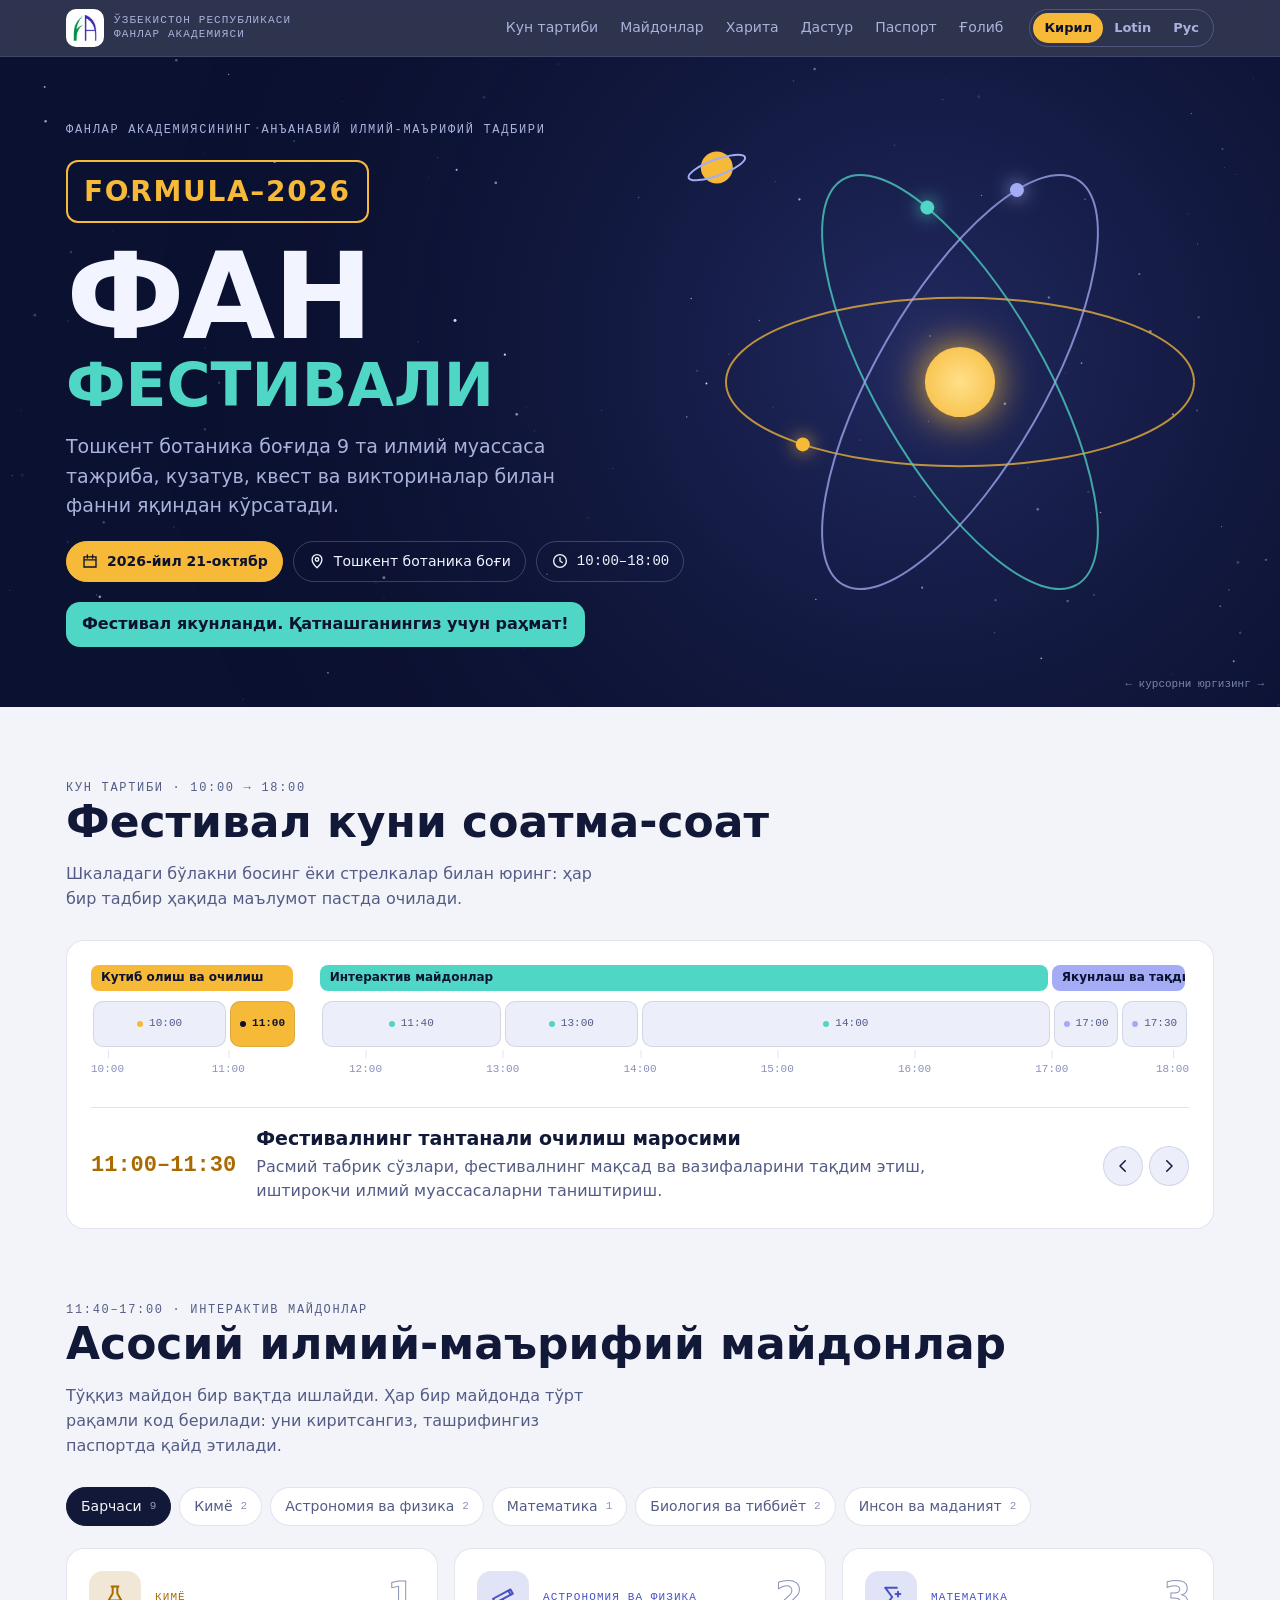
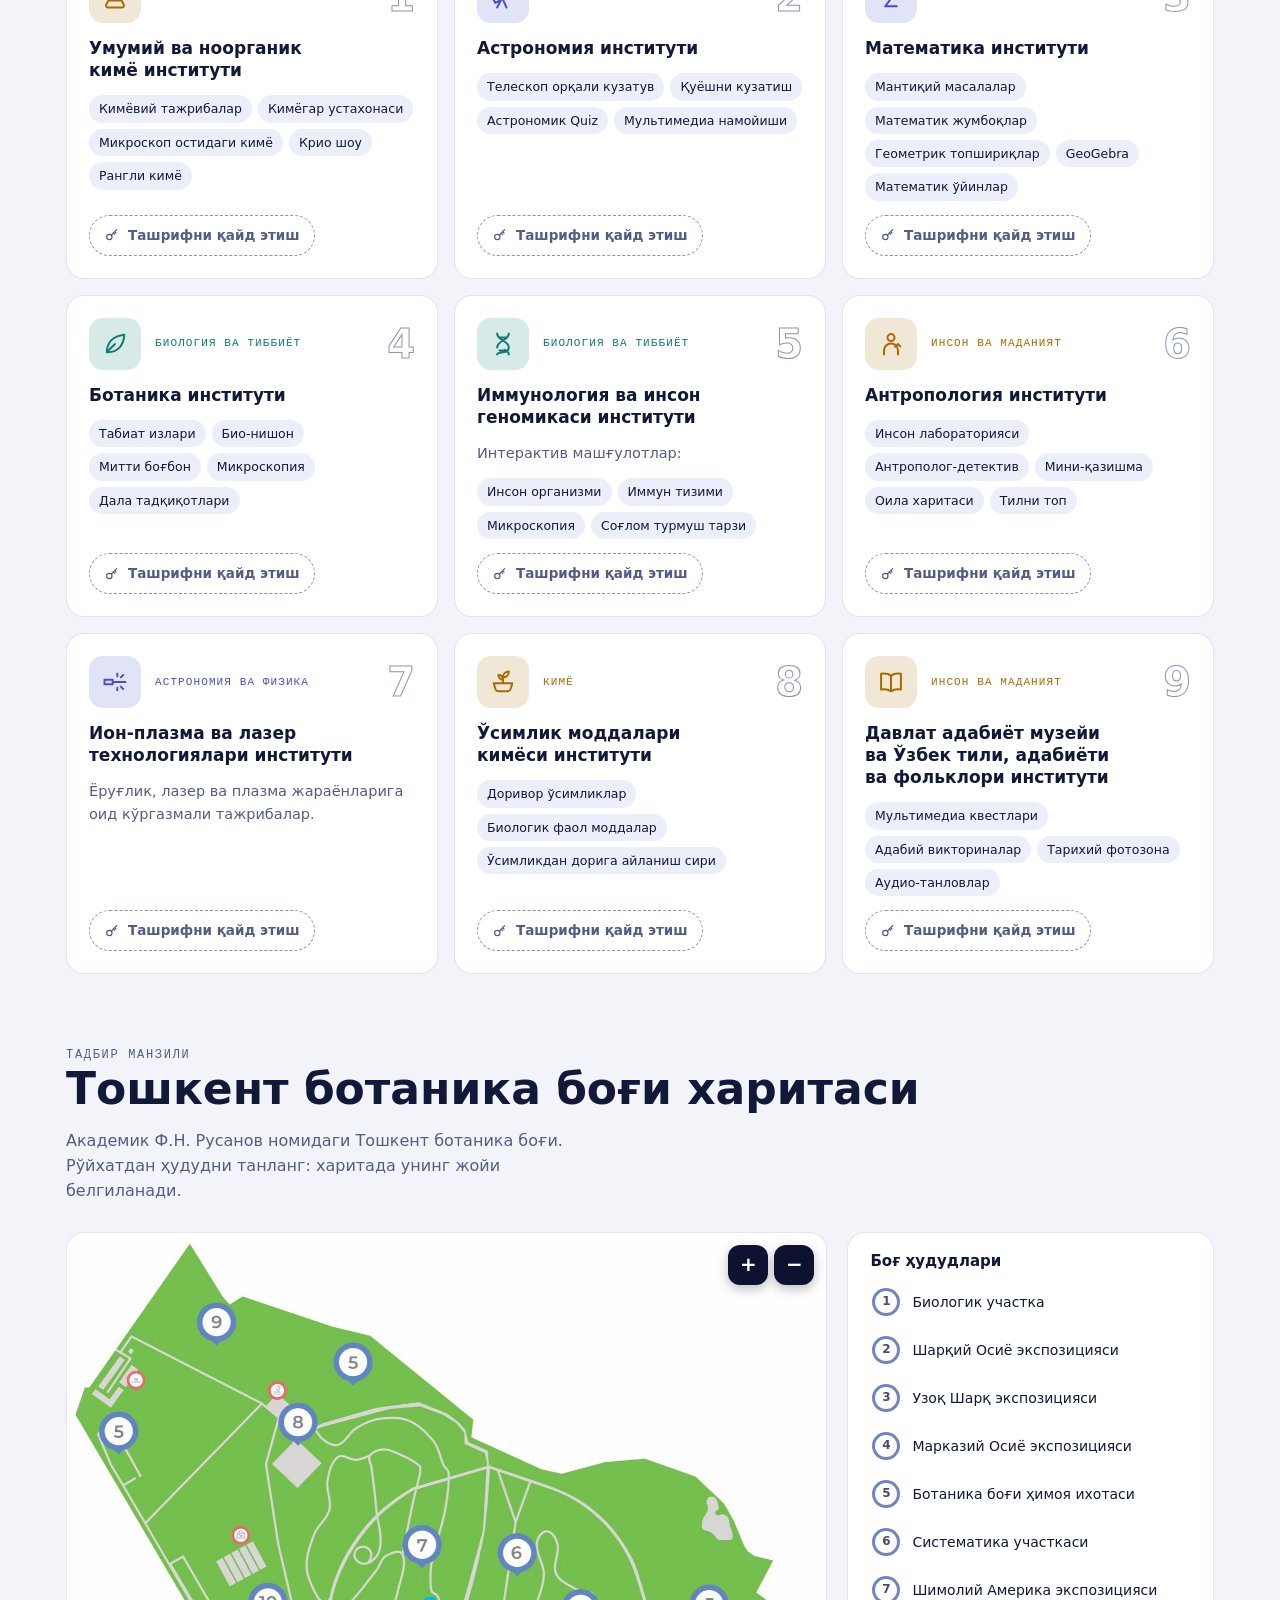
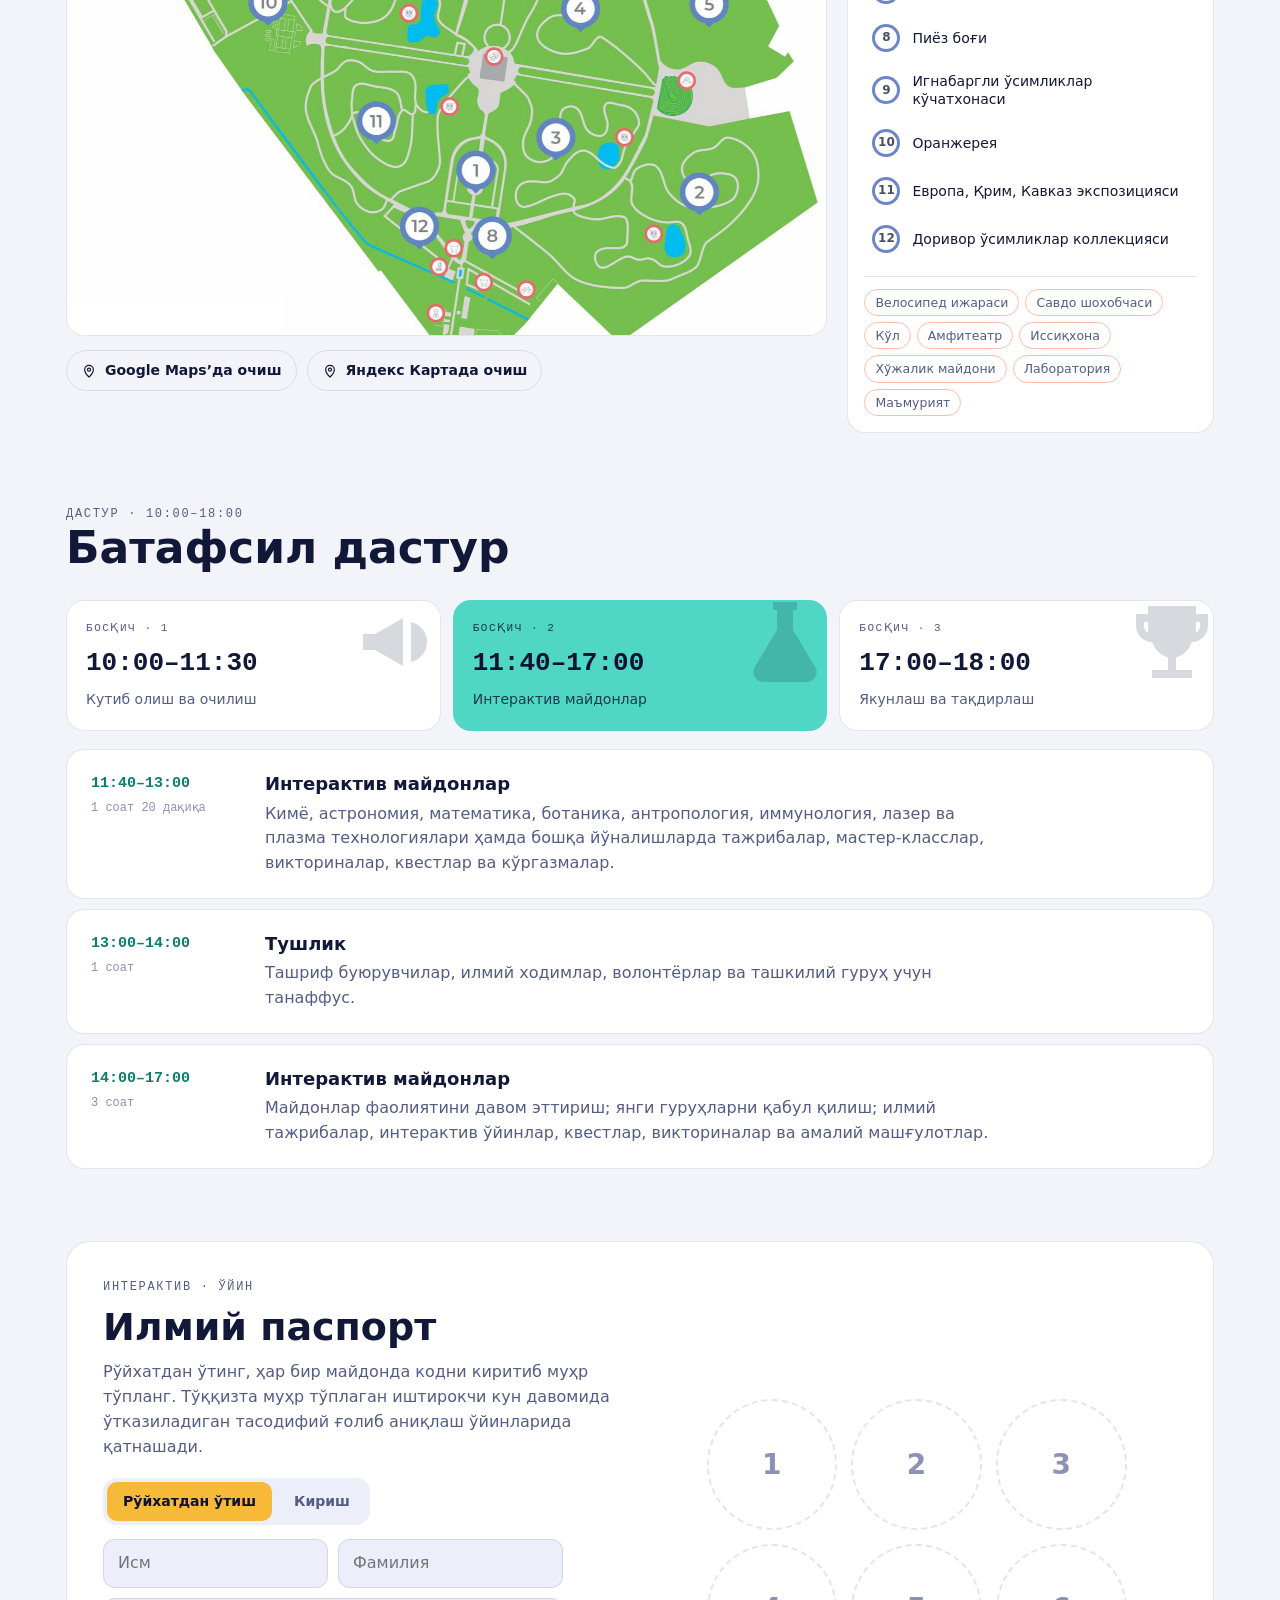
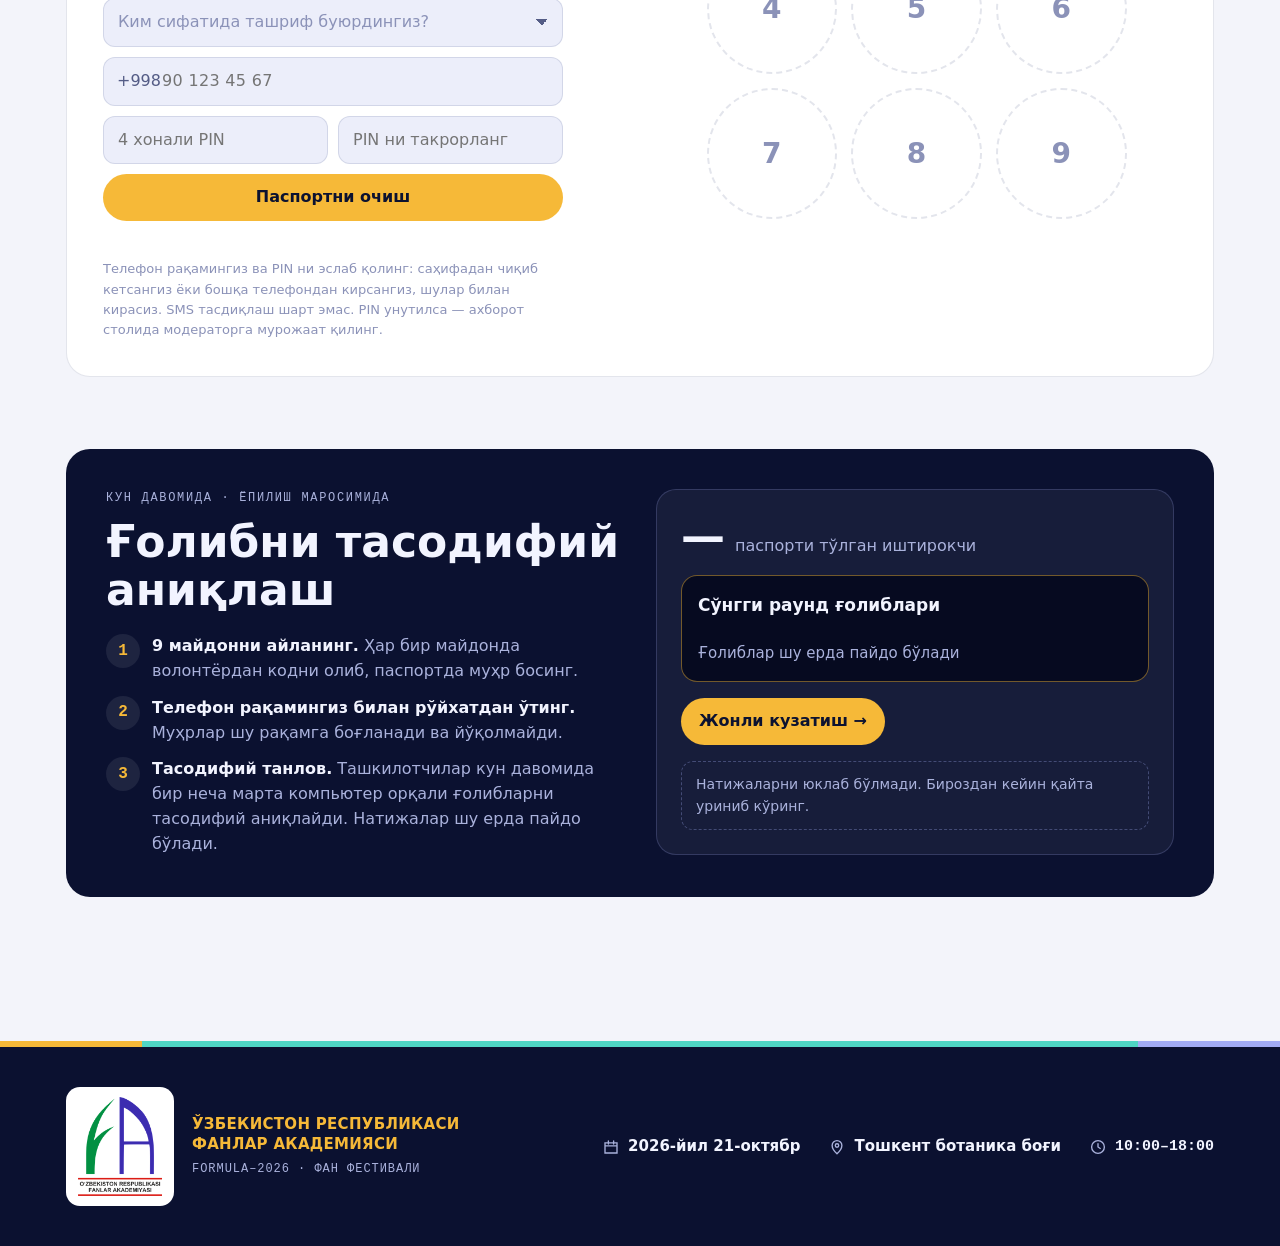
==== commit c97d12eb: "new" ====
--- a/public/index.html
+++ b/public/index.html
@@ -1,6 +1,11 @@
 <!doctype html><html lang="uz-Cyrl"><head><meta charset="utf-8">
 <title>FORMULA–2026 Фан фестивали</title>
 <meta name="viewport" content="width=device-width,initial-scale=1,viewport-fit=cover">
+<link rel="icon" href="/favicon.ico" sizes="48x48">
+<link rel="icon" href="/favicon-32.png" type="image/png" sizes="32x32">
+<link rel="apple-touch-icon" href="/apple-touch-icon.png">
+<link rel="manifest" href="/site.webmanifest">
+<meta name="theme-color" content="#0c1230">
 <link rel="preload" href="/fonts/golos-text-cyrillic.woff2" as="font" type="font/woff2" crossorigin>
 <link rel="preload" href="/fonts/golos-text-cyrillic-ext.woff2" as="font" type="font/woff2" crossorigin>
 <link rel="preload" href="/fonts/unbounded-cyrillic.woff2" as="font" type="font/woff2" crossorigin>
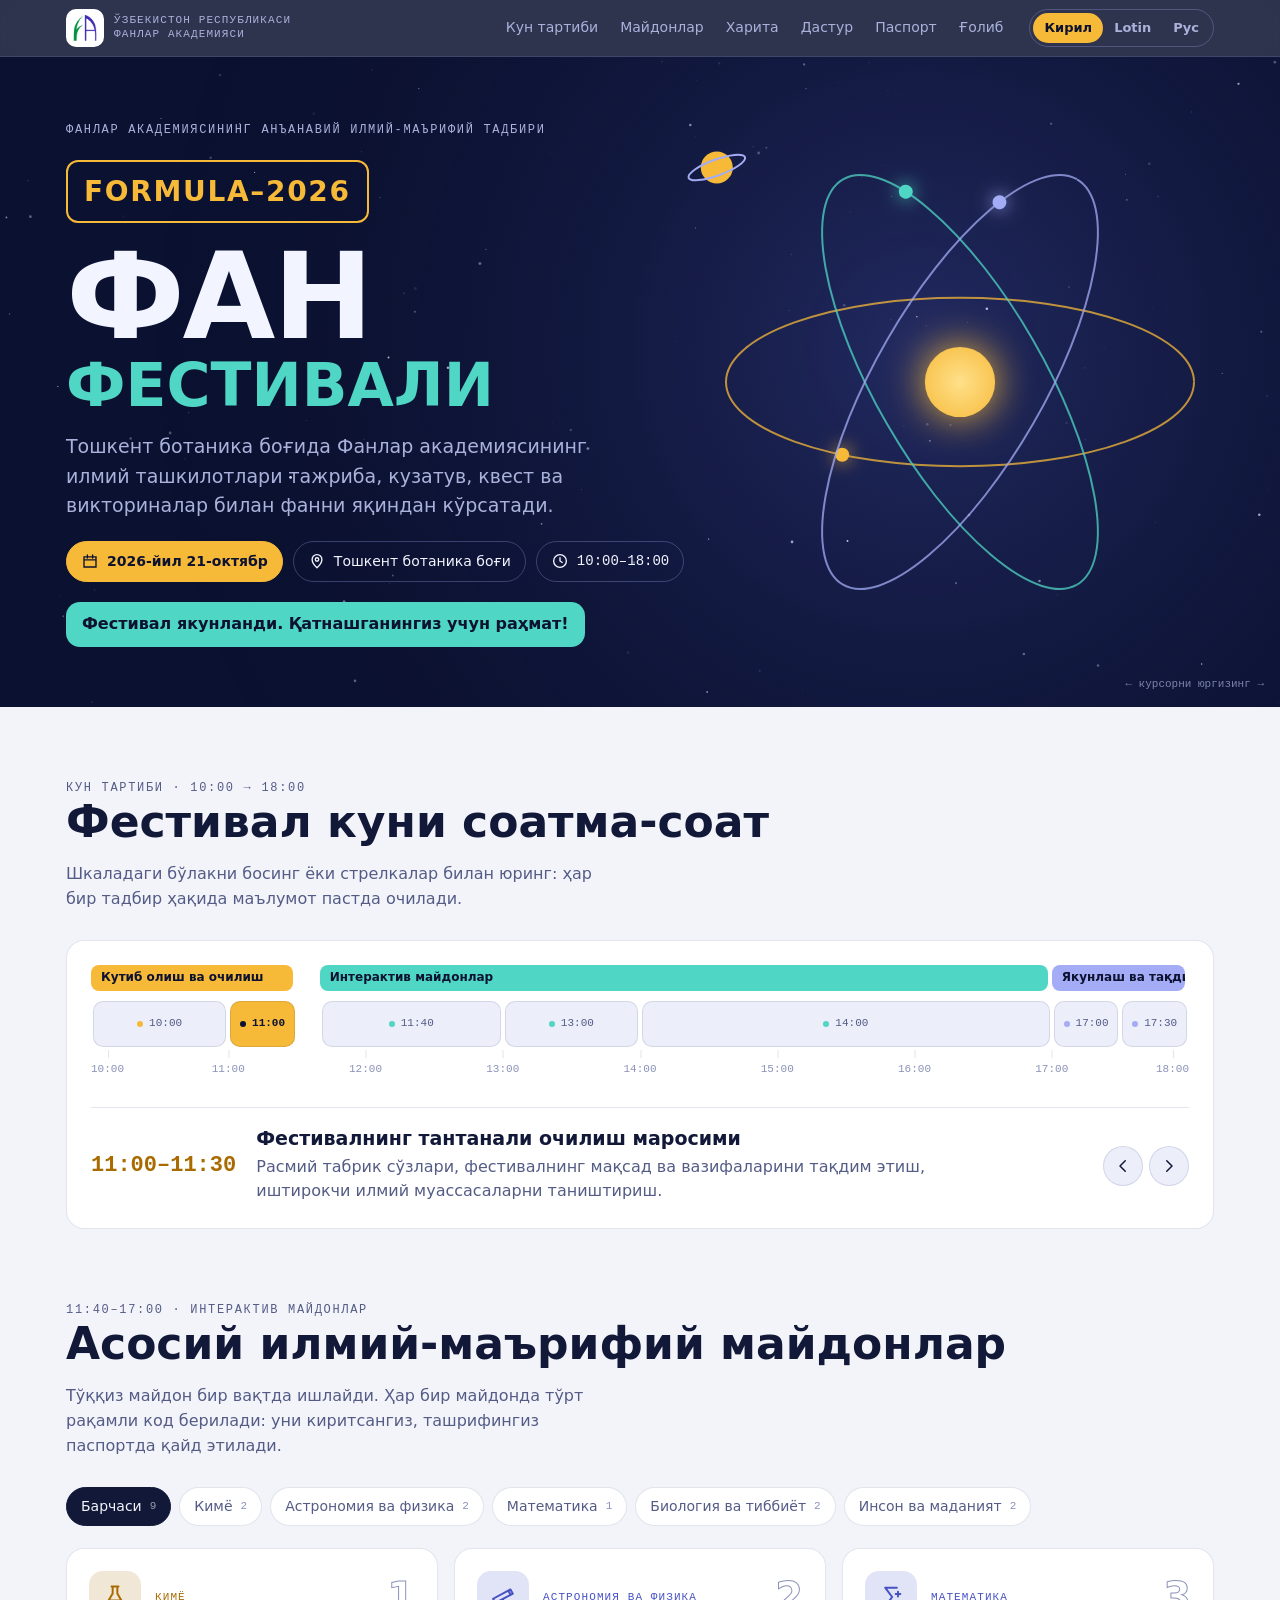
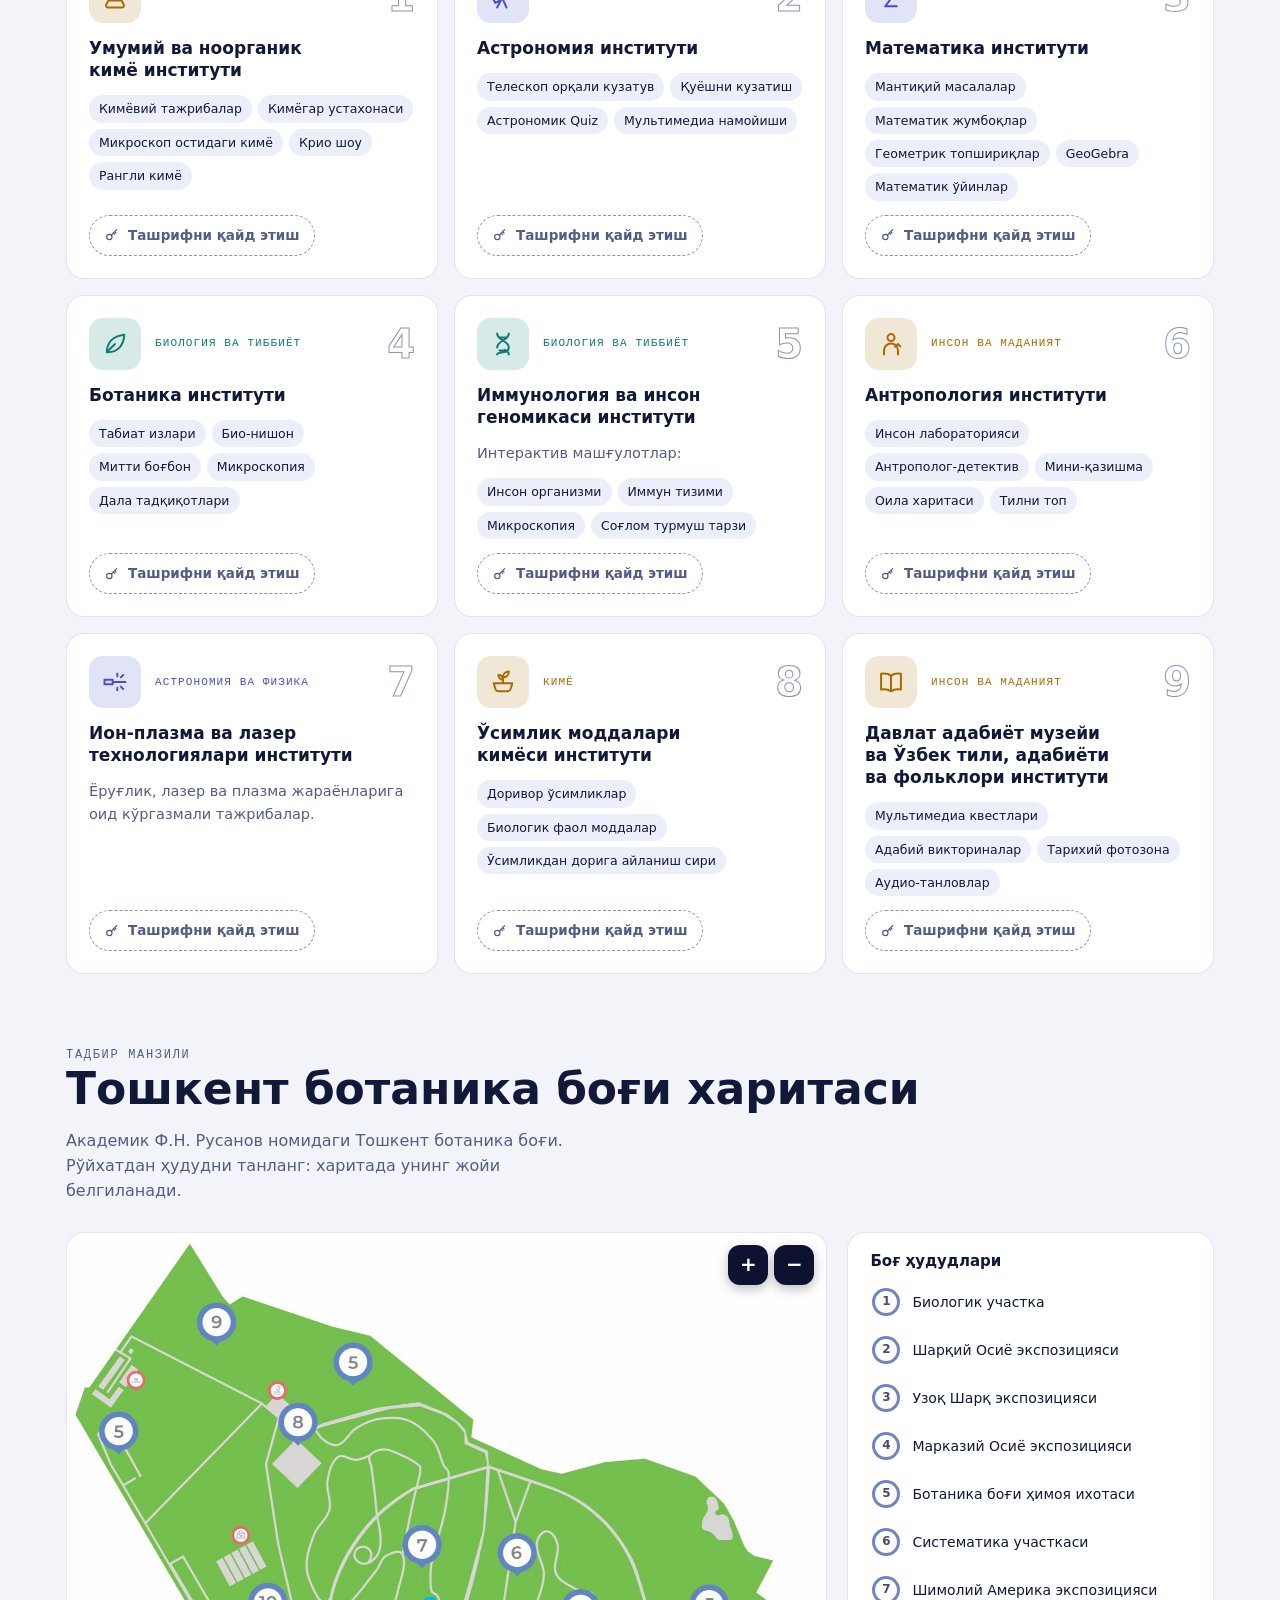
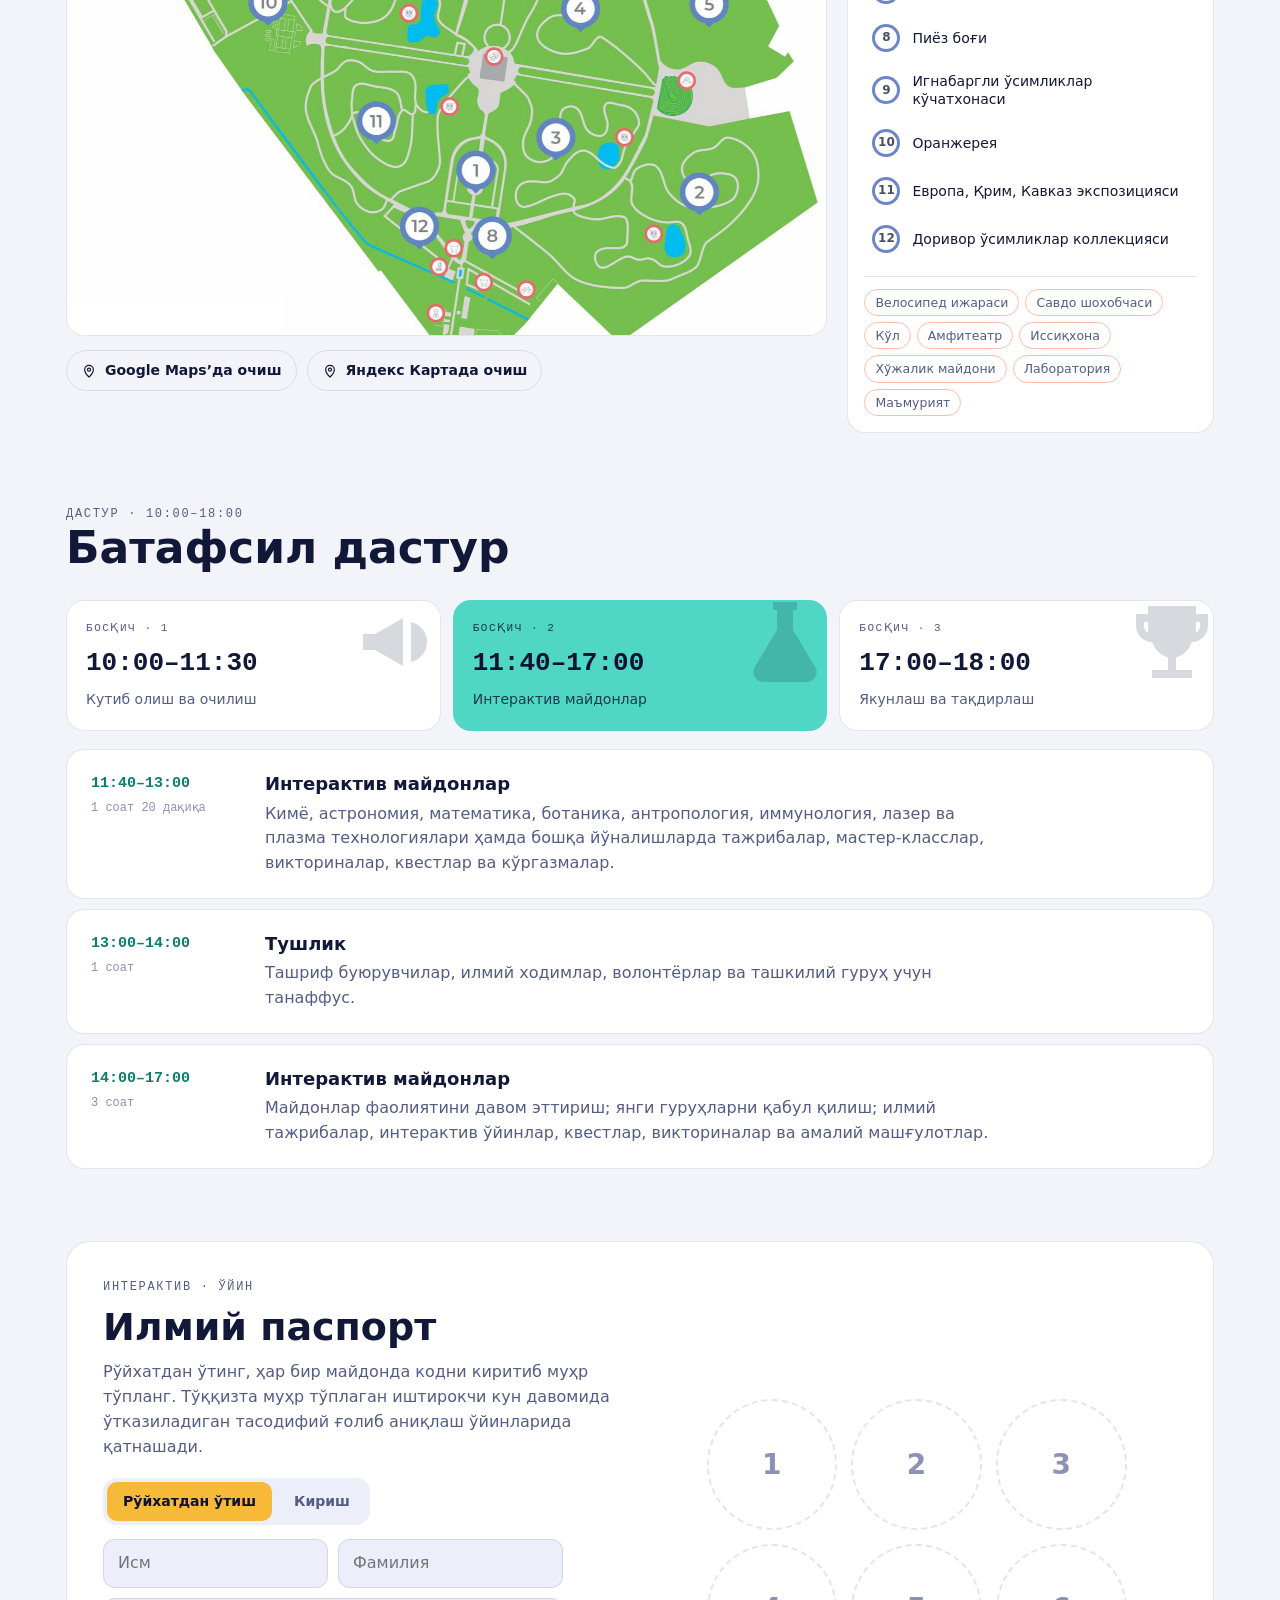
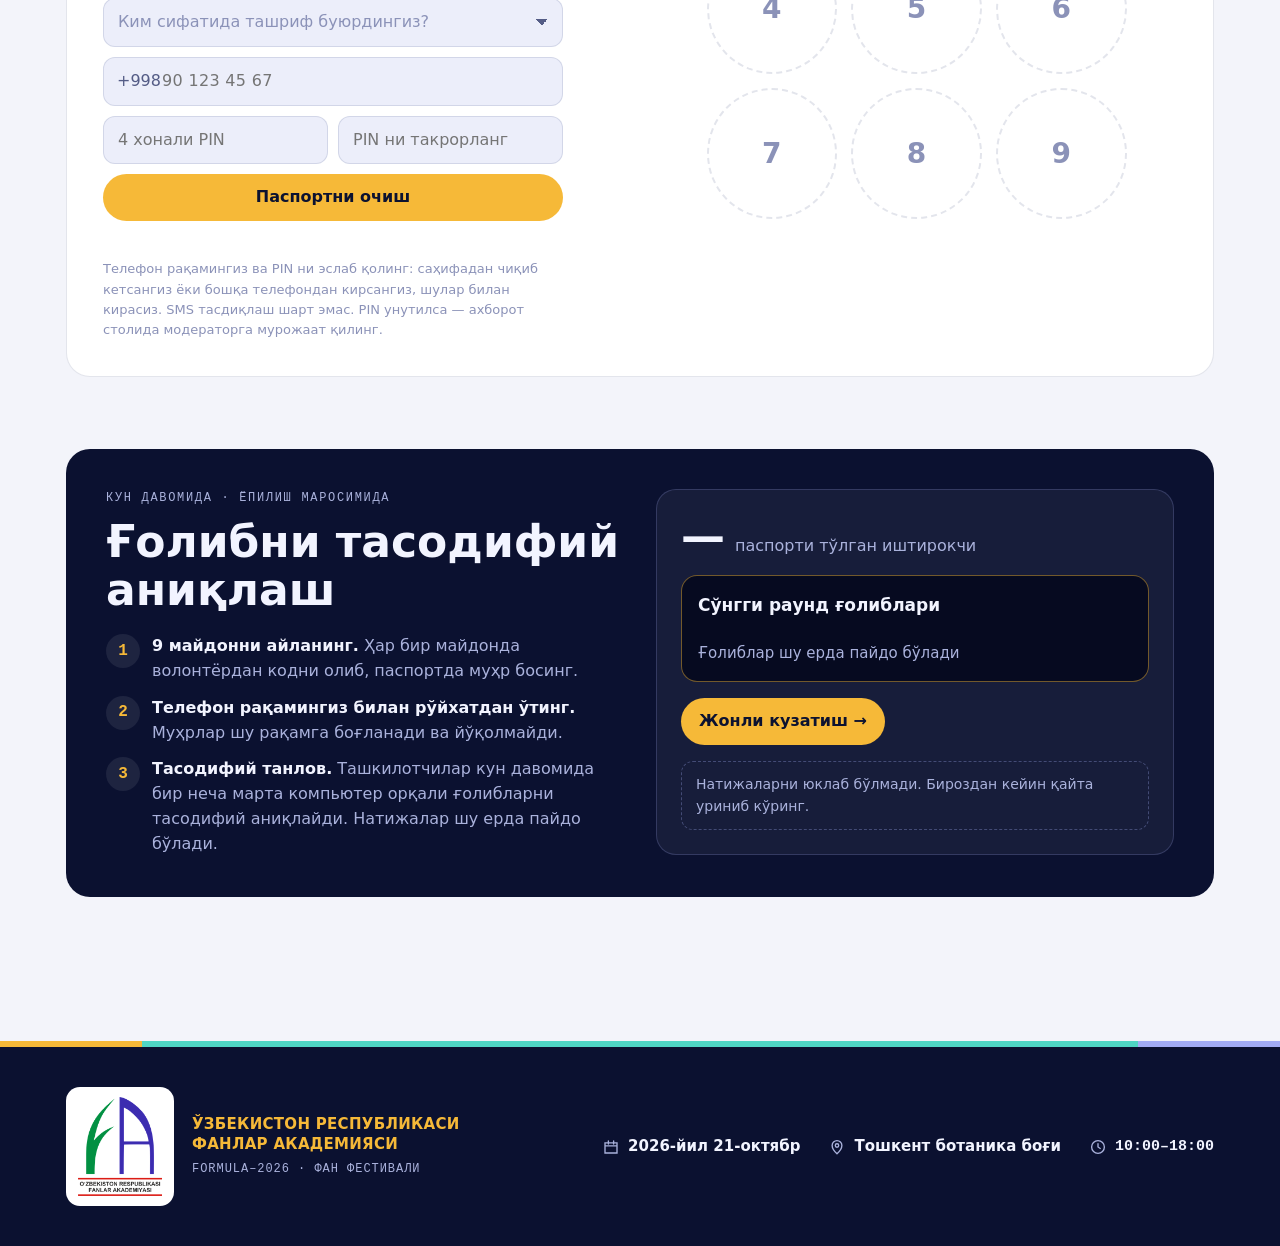
==== commit c0246fc2: "text" ====
--- a/public/index.html
+++ b/public/index.html
@@ -11,7 +11,7 @@
 <link rel="preload" href="/fonts/unbounded-cyrillic.woff2" as="font" type="font/woff2" crossorigin>
 <link rel="preload" href="/fonts/unbounded-cyrillic-ext.woff2" as="font" type="font/woff2" crossorigin>
 <link rel="stylesheet" href="/fonts/fonts.css">
-<script src="/ru.js?v=1"></script>
+<script src="/ru.js?v=2"></script>
 <style>
 /* Layout: night-sky cover with countdown → day clock → nine pavilion lab cards (code check-in) → garden map → program → passport → prize draw. Dark-first. */
 :root{
@@ -394,7 +394,7 @@
         <div class="eyebrow">Фанлар академиясининг анъанавий илмий-маърифий тадбири</div>
         <div class="formula">FORMULA–2026</div>
         <h1 class="title">ФАН<span class="l2">ФЕСТИВАЛИ</span></h1>
-        <p class="lead">Тошкент ботаника боғида 9 та илмий муассаса тажриба, кузатув, квест ва викториналар билан фанни яқиндан кўрсатади.</p>
+        <p class="lead">Тошкент ботаника боғида Фанлар академиясининг илмий ташкилотлари тажриба, кузатув, квест ва викториналар билан фанни яқиндан кўрсатади.</p>
         <div class="facts">
           <span class="fact hl"><svg width="18" height="18"><use href="#i-cal"/></svg>2026-йил 21-октябр</span>
           <a class="fact" href="#xarita"><svg width="18" height="18"><use href="#i-pin"/></svg>Тошкент ботаника боғи</a>
